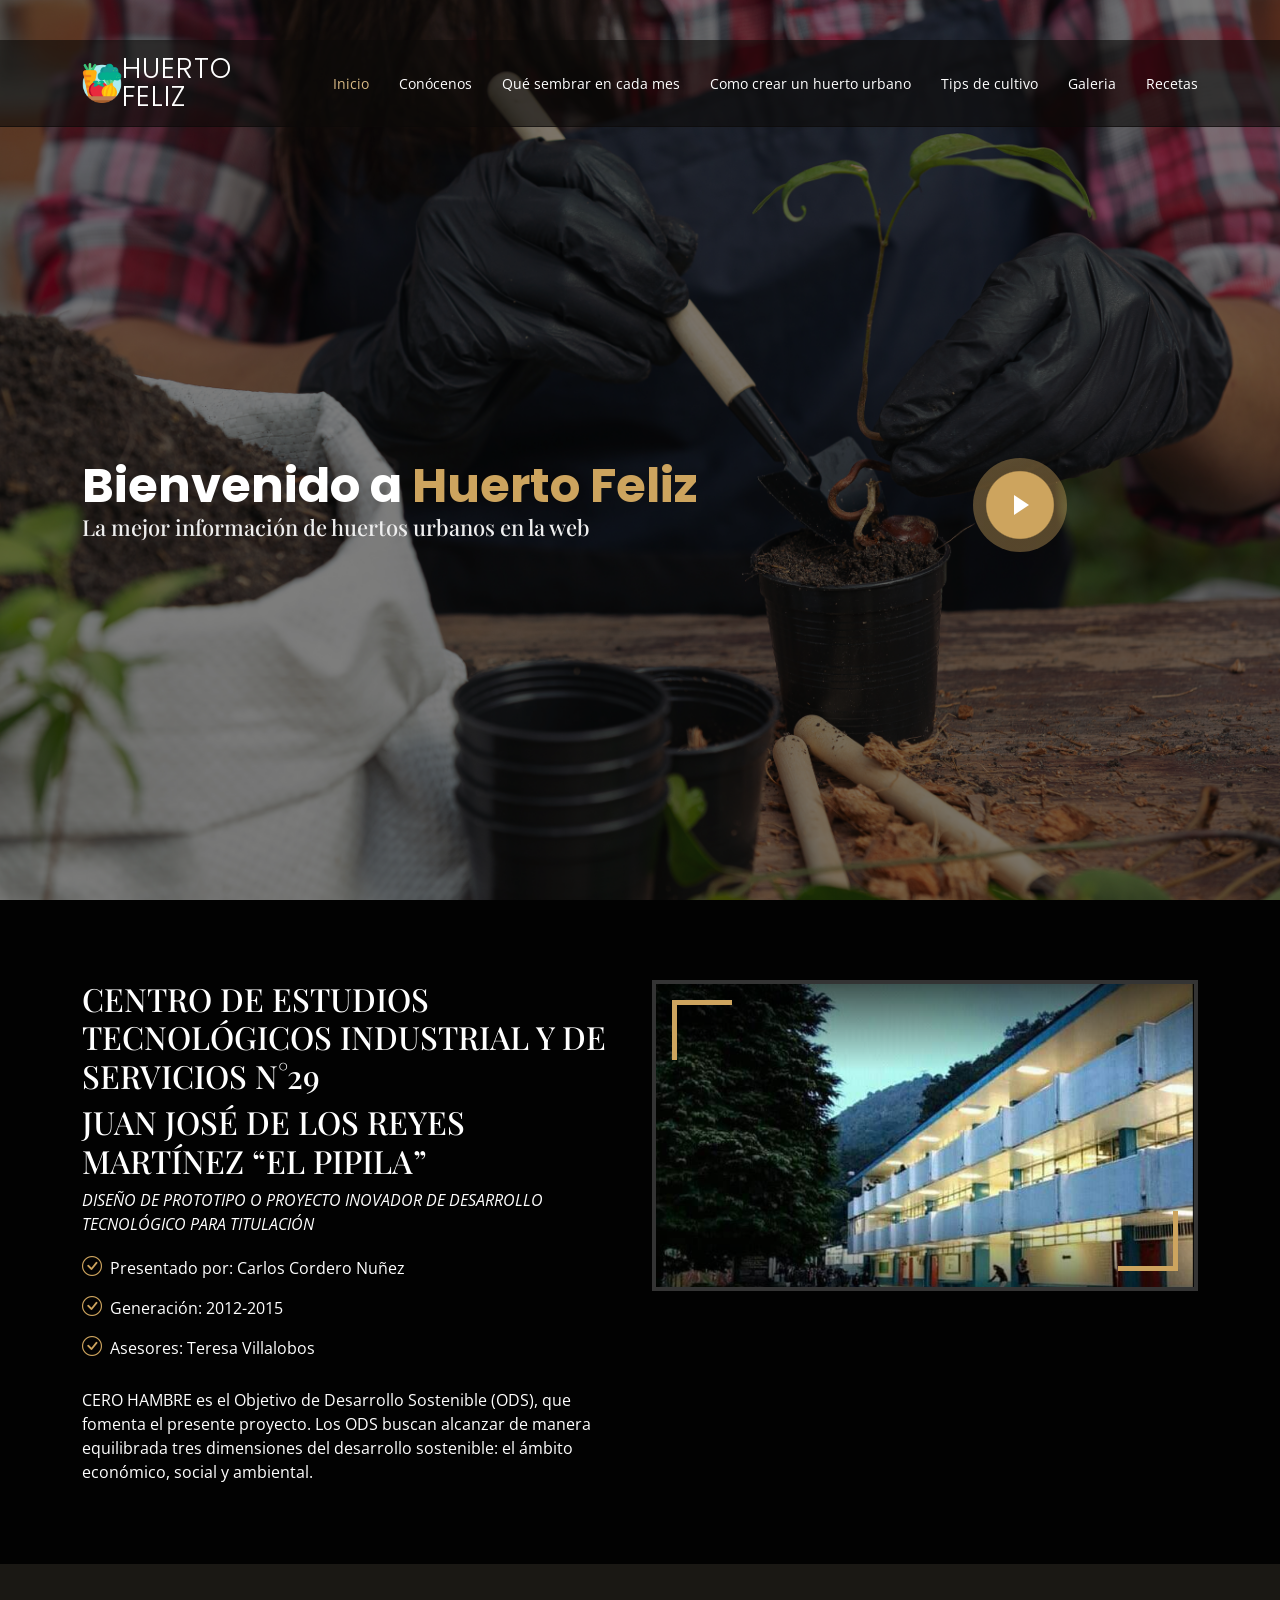
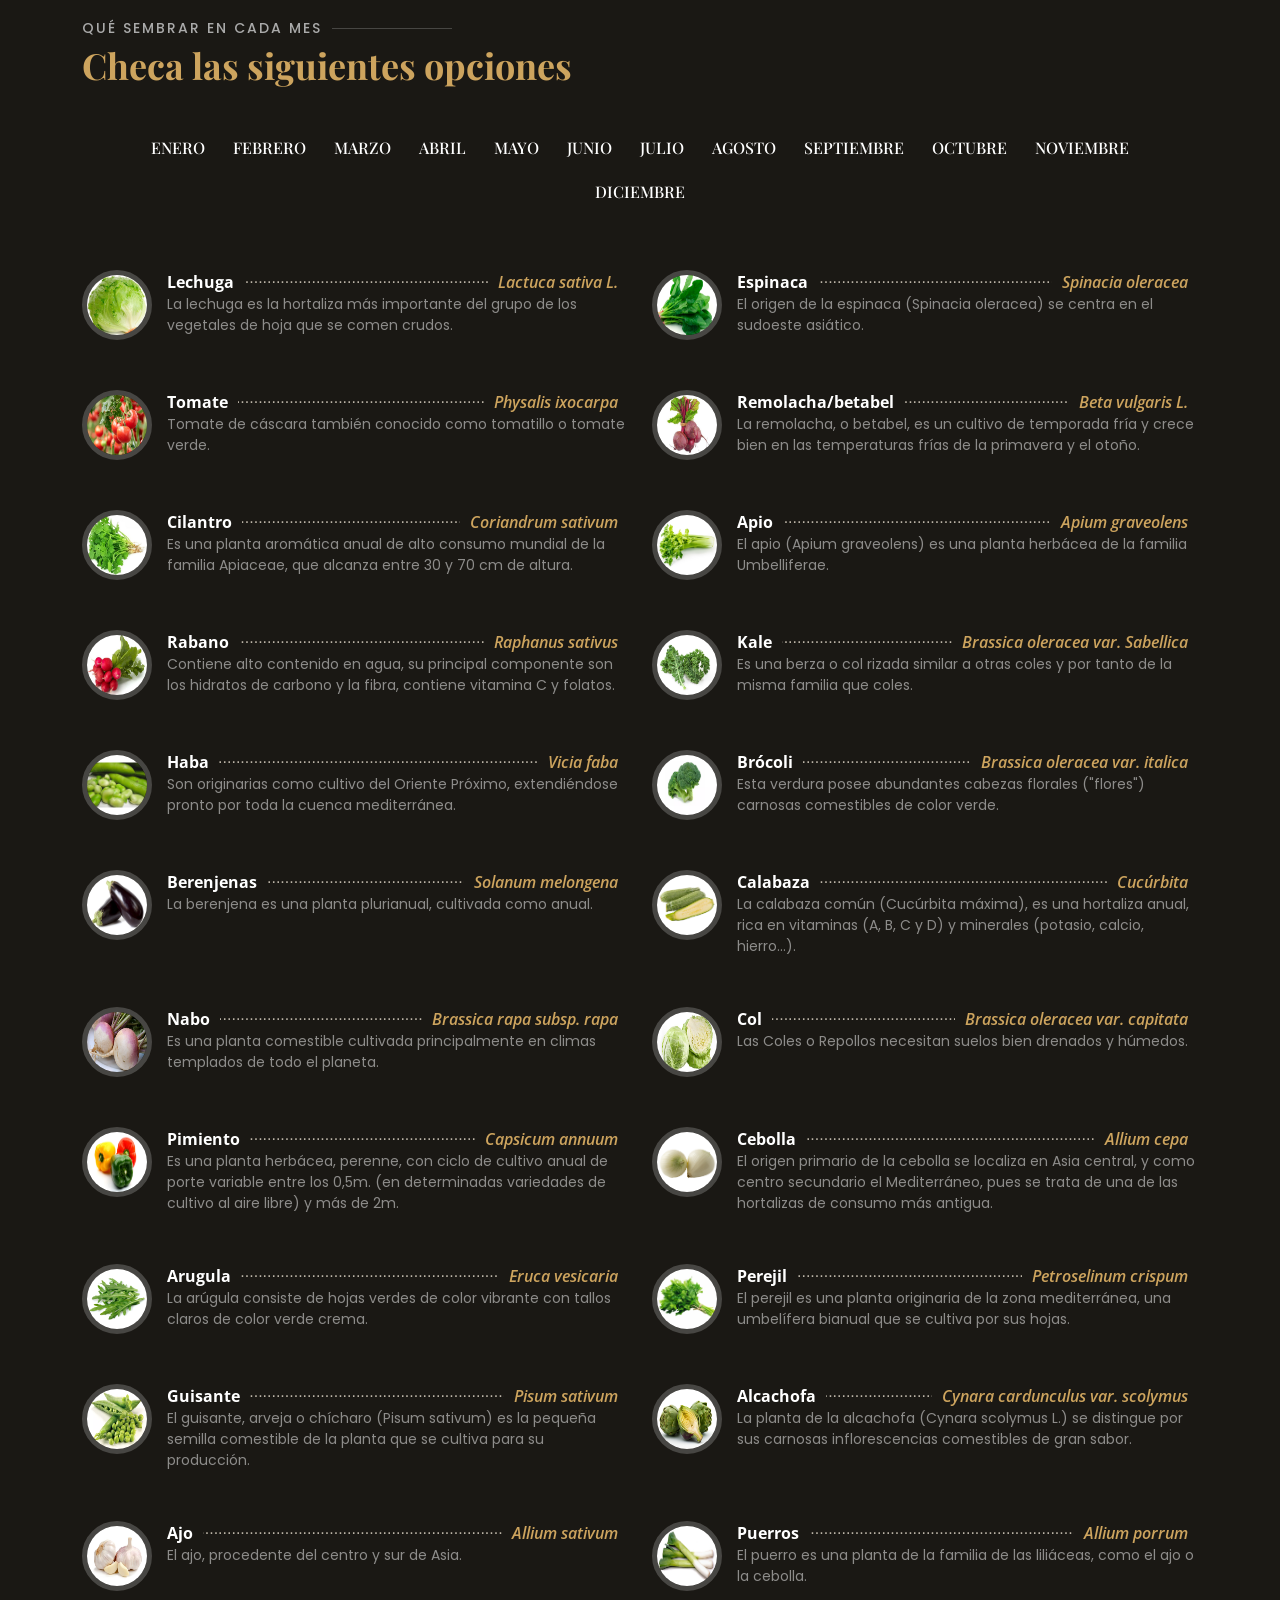
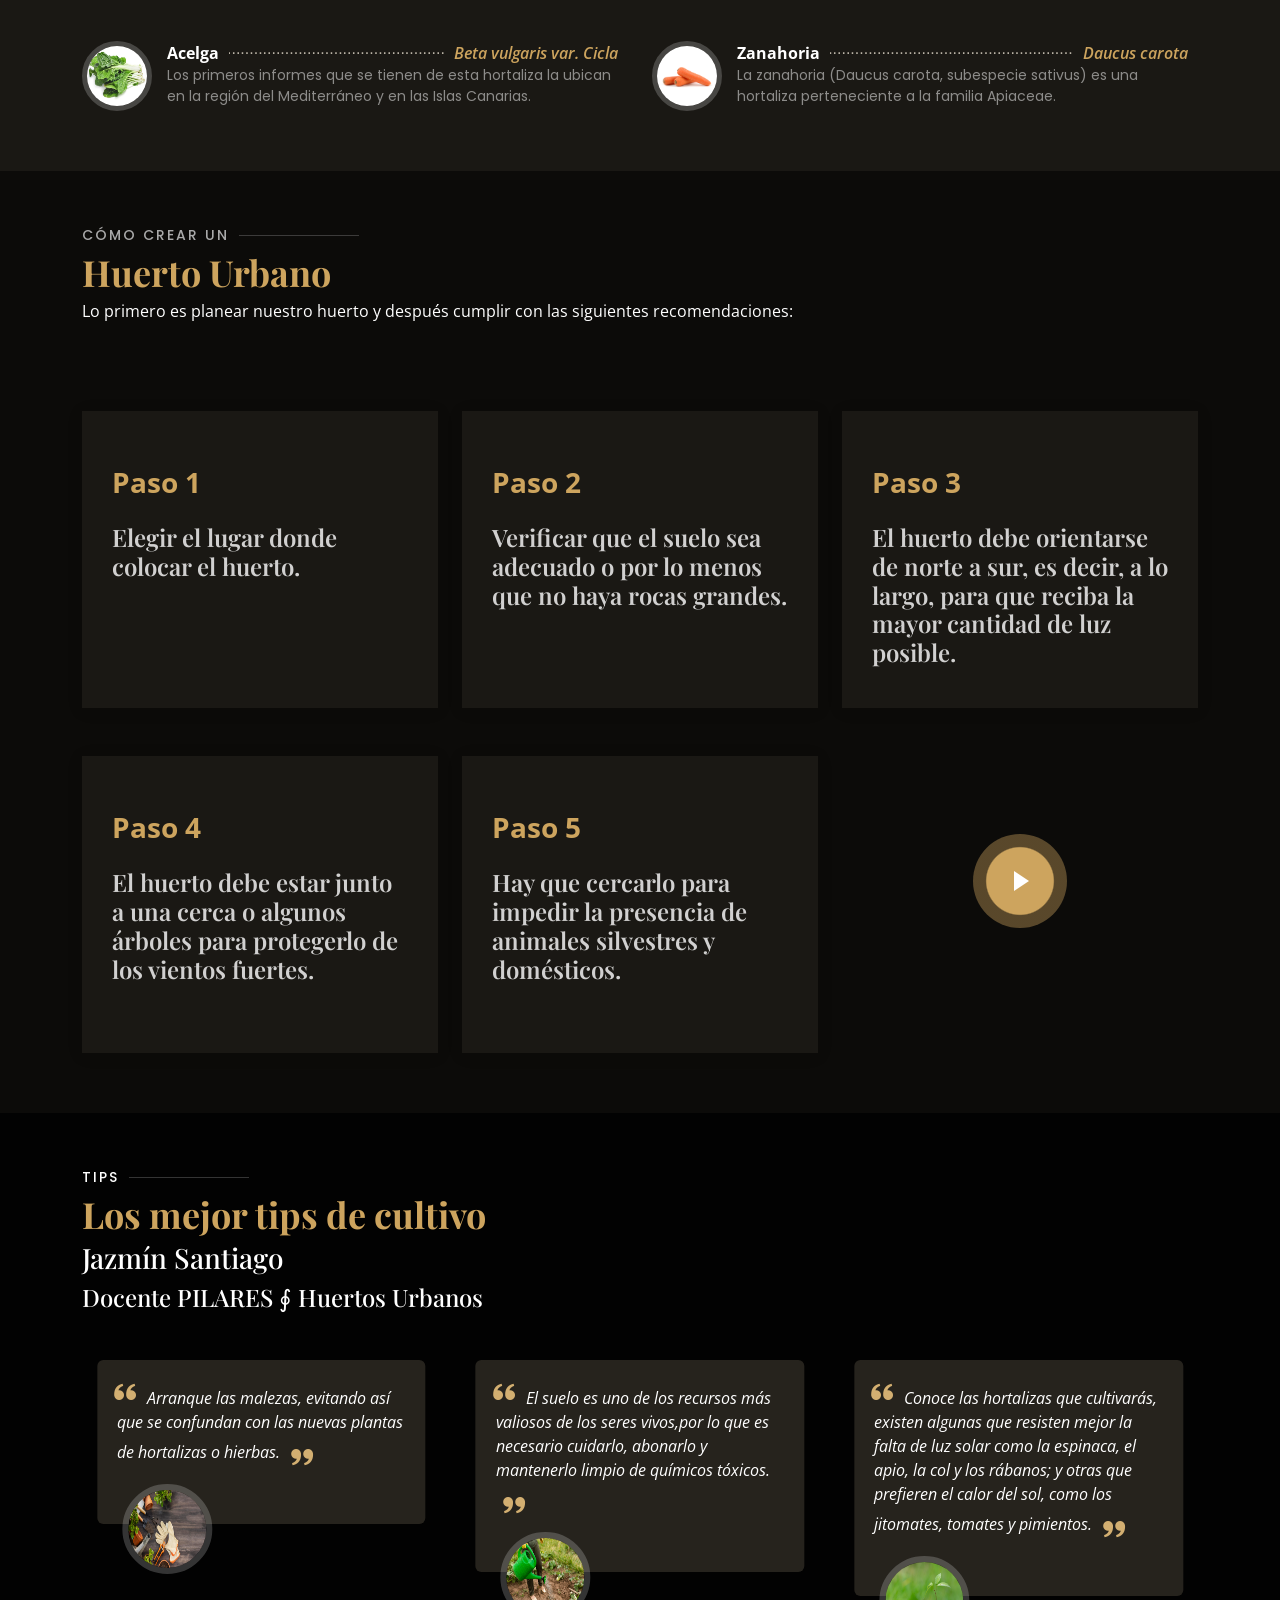
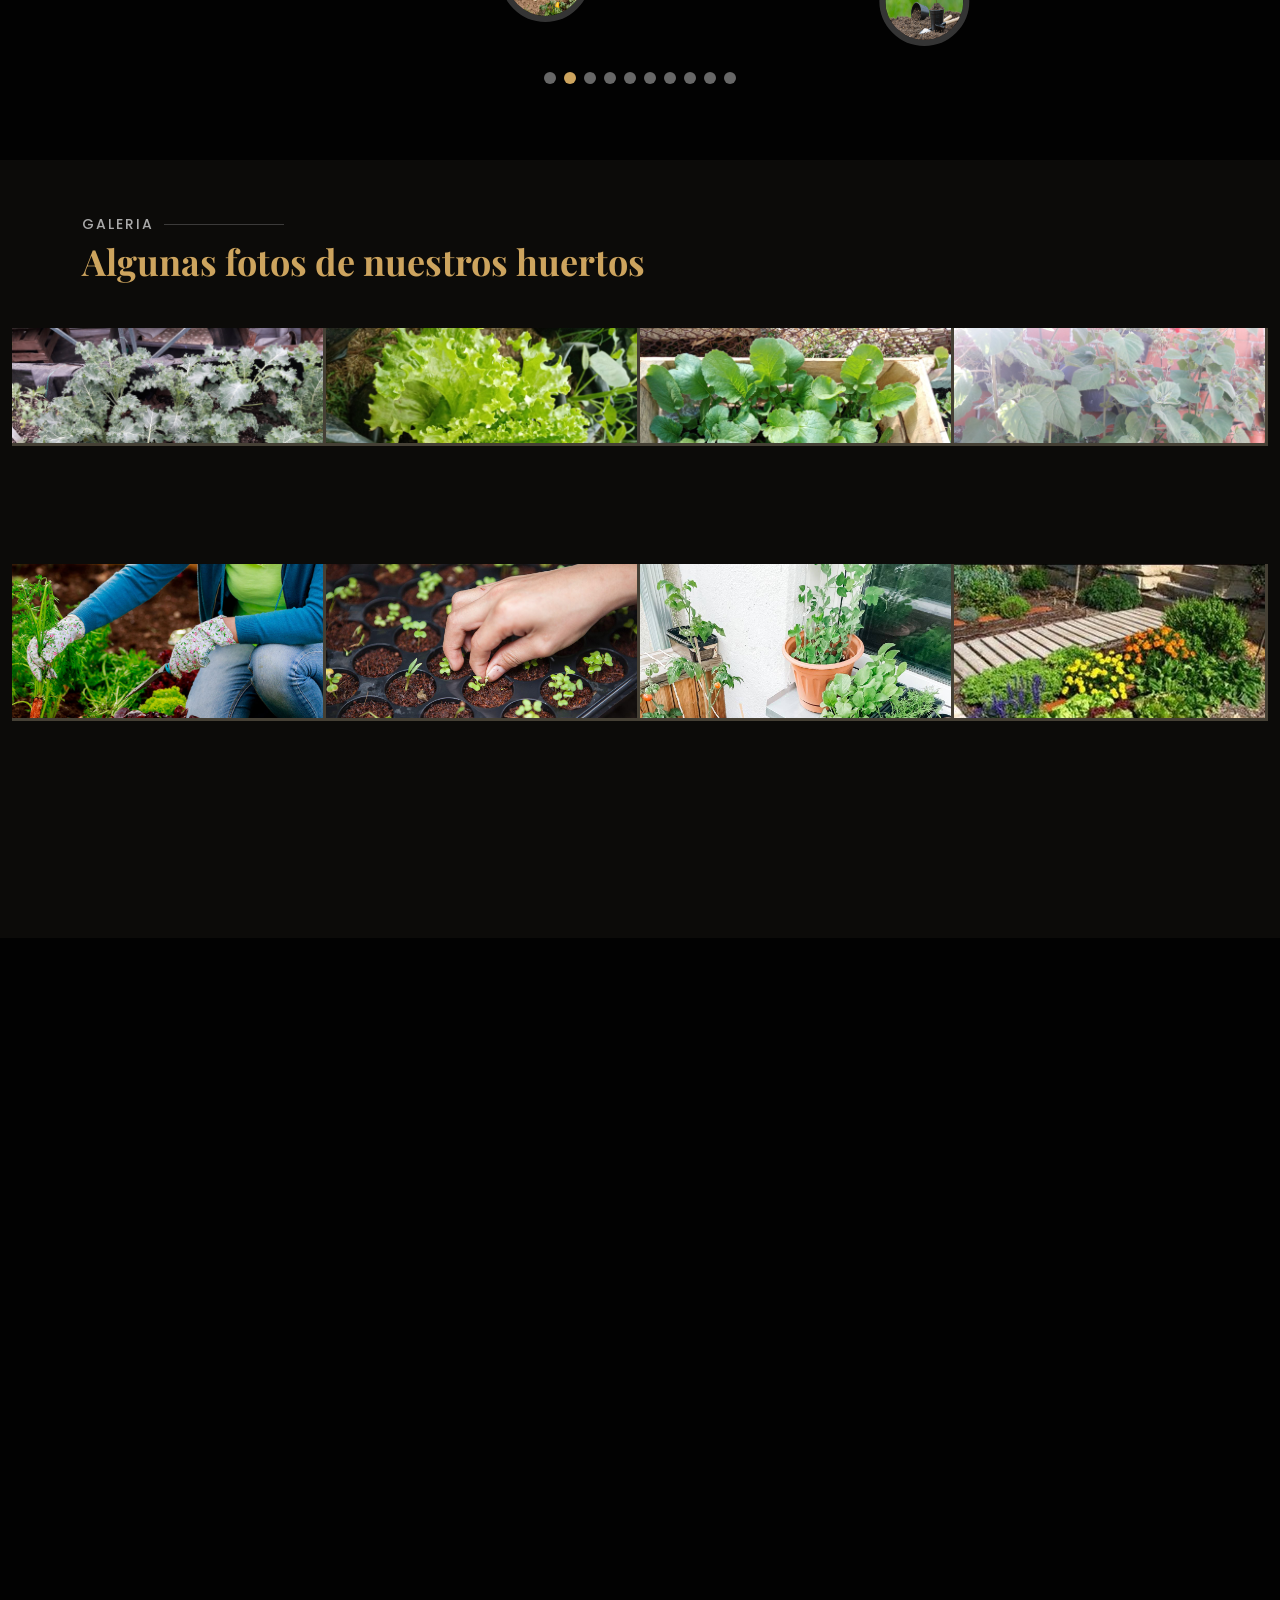
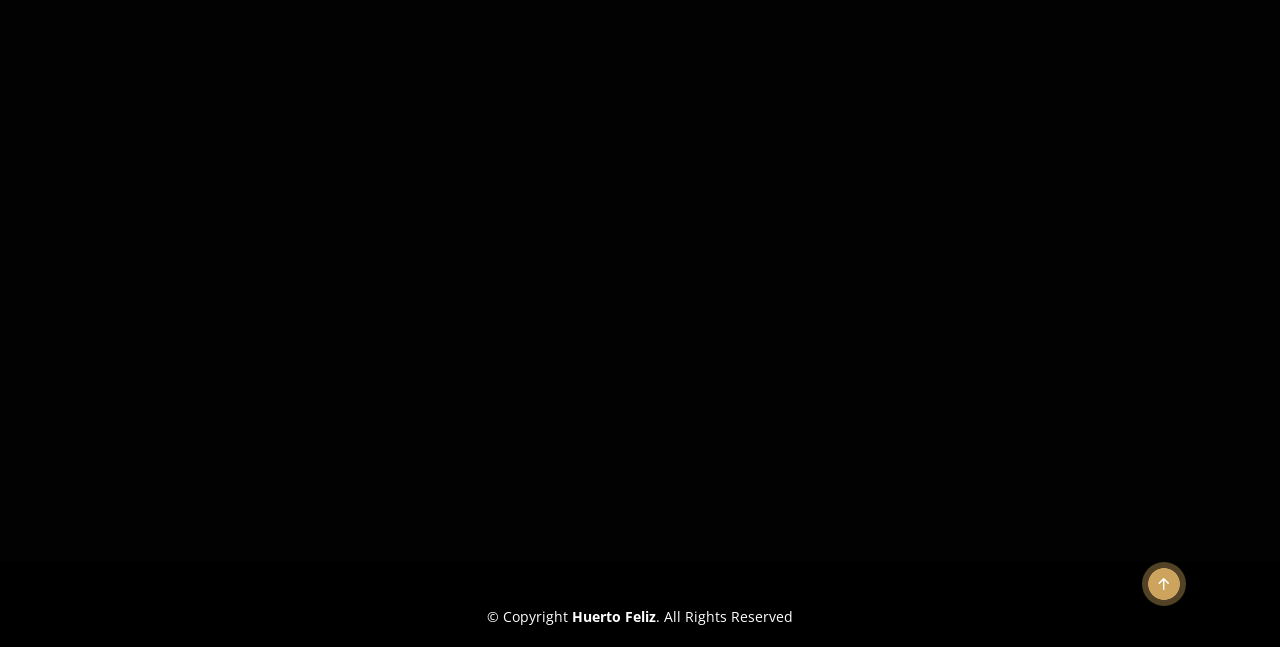
==== Huerto_Feliz.github.io-main/index.html @ 5f6f4ed0 "Cambio mas reciente" ====
<!DOCTYPE html>
<html lang="es">

<head>
  <meta charset="utf-8">
  <meta content="width=device-width, initial-scale=1.0" name="viewport">

  <title>DISEÑO PROTOTIPO - HUERTO FELIZ</title>
  <meta content="" name="description">
  <meta content="" name="keywords">

  <!-- Favicons -->
  <link href="assets/img/favicon.png" rel="icon">

  <!-- Google Fonts -->
  <link href="https://fonts.googleapis.com/css?family=Open+Sans:300,300i,400,400i,600,600i,700,700i|Playfair+Display:ital,wght@0,400;0,500;0,600;0,700;1,400;1,500;1,600;1,700|Poppins:300,300i,400,400i,500,500i,600,600i,700,700i"
    rel="stylesheet">

  <!-- Vendor CSS Files -->
  <link href="assets/vendor/animate.css/animate.min.css" rel="stylesheet">
  <link href="assets/vendor/aos/aos.css" rel="stylesheet">
  <link href="assets/vendor/bootstrap/css/bootstrap.min.css" rel="stylesheet">
  <link href="assets/vendor/bootstrap-icons/bootstrap-icons.css" rel="stylesheet">
  <link href="assets/vendor/boxicons/css/boxicons.min.css" rel="stylesheet">
  <link href="assets/vendor/glightbox/css/glightbox.min.css" rel="stylesheet">
  <link href="assets/vendor/swiper/swiper-bundle.min.css" rel="stylesheet">

  <!-- Bootstrap CSS -->
  <link href="https://cdn.jsdelivr.net/npm/bootstrap@5.0.2/dist/css/bootstrap.min.css" rel="stylesheet" integrity="sha384-EVSTQN3/azprG1Anm3QDgpJLIm9Nao0Yz1ztcQTwFspd3yD65VohhpuuCOmLASjC" crossorigin="anonymous">

  <!-- Link de la CSS de main -->
  <link href="assets/css/style.css" rel="stylesheet">
</head>

<body>
  <!-- ======= Header ======= -->
  <header id="header" class="fixed-top d-flex align-items-cente">
    <div class="container-fluid container-xl d-flex align-items-center justify-content-lg-between">
      <!-- Logo -->
      <a href="index.html" class="logo me-auto me-lg-0"><img src="assets/img/favicon.png" alt="" class="img-fluid"></a>
      <!--Nombre-->
      <h1 class="logo me-auto me-lg-0"><a href="index.html">Huerto Feliz</a></h1>
      <!--Menú-->
      <nav id="navbar" class="navbar order-last order-lg-0">
        <ul>
          <li><a class="nav-link scrollto active" href="#hero">Inicio</a></li>
          <li><a class="nav-link scrollto" href="#about">Conócenos</a></li>
          <li><a class="nav-link scrollto" href="#sembrarMes">Qué sembrar en cada mes</a></li>
          <li><a class="nav-link scrollto" href="#crearHuerto">Como crear un huerto urbano</a></li>
          <li><a class="nav-link scrollto" href="#tips">Tips de cultivo</a></li>
          <li><a class="nav-link scrollto" href="#gallery">Galeria</a></li>
          <li><a class="nav-link scrollto" href="#receta">Recetas</a></li>
        </ul>
        <i class="bi bi-list mobile-nav-toggle"></i>
      </nav><!-- .navbar -->
    </div>
  </header>
  <!-- Fin Header -->

  <!-- ======= Sección Hero  ======= -->
  <section id="hero" class="d-flex align-items-center">
    <div class="container position-relative text-center text-lg-start" data-aos="zoom-in" data-aos-delay="100">
      <div class="row">
        <div class="col-lg-8">
          <h1>Bienvenido a <span>Huerto Feliz</span></h1>
          <h2>La mejor información de huertos urbanos en la web</h2>
        </div>
        <!--Video-->
        <div class="col-lg-4 d-flex align-items-center justify-content-center position-relative" data-aos="zoom-in"
          data-aos-delay="200">
          <a href="https://www.youtube.com/watch?v=n7mdTPshbgM" class="glightbox play-btn"></a>
        </div>
      </div>
    </div>
  </section>
  <!-- Fin Hero -->

  <!-- Inicio Contenido de la página-->
  <main id="main">
    <!-- ======= Sección Conocénos ======= -->
    <section id="about" class="about">
      <div class="container" data-aos="fade-up">
        <div class="row">
          <div class="col-lg-6 order-1 order-lg-2" data-aos="zoom-in" data-aos-delay="100">
            <div class="about-img">
              <img src="assets/img/about.png" alt="">
            </div>
          </div>
          <div class="col-lg-6 pt-4 pt-lg-0 order-2 order-lg-1 content">
            <h2>CENTRO DE ESTUDIOS TECNOLÓGICOS INDUSTRIAL Y DE SERVICIOS N°29</h2>
            <h2>JUAN JOSÉ DE LOS REYES MARTÍNEZ “EL PIPILA”</h2>
            <p class="fst-italic">
              DISEÑO DE PROTOTIPO O PROYECTO INOVADOR DE DESARROLLO TECNOLÓGICO PARA TITULACIÓN
            </p>
            <ul>
              <li><i class="bi bi-check-circle"></i> Presentado por: Carlos Cordero Nuñez</li>
              <li><i class="bi bi-check-circle"></i> Generación: 2012-2015</li>
              <li><i class="bi bi-check-circle"></i> Asesores: Teresa Villalobos </li>
            </ul>
            <p>
              CERO HAMBRE es el Objetivo de Desarrollo Sostenible (ODS), que fomenta el presente proyecto.
              Los ODS buscan alcanzar de manera equilibrada tres dimensiones del desarrollo sostenible: el ámbito
              económico, social y ambiental.
            </p>
          </div>
        </div>
      </div>
    </section>
    <!-- Fin Conocénos -->

    <!-- ======= Sección Qué sembrar en cada mes ======= -->
    <section id="sembrarMes" class="sembrarMes section-bg">
      <div class="container" data-aos="fade-up">
        <div class="section-title">
          <h2>Qué sembrar en cada mes</h2>
          <p>Checa las siguientes opciones</p>
        </div>
        <!-- Meses para sembrar-->
        <div class="row" data-aos="fade-up" data-aos-delay="100">
          <div class="col-lg-12 d-flex justify-content-center">
            <ul id="sembrarMes-flters">
              <!--<li data-filter="*" class="sembrar_enero">ENERO</li>-->
              <li data-filter=".sembrar_enero">ENERO</li>
              <li data-filter=".sembrar_febrero">FEBRERO</li>
              <!--filter active-->
              <li data-filter=".sembrar_marzo">MARZO</li>
              <li data-filter=".sembrar_abril">ABRIL</li>
              <li data-filter=".sembrar_mayo">MAYO</li>
              <li data-filter=".sembrar_junio">JUNIO</li>
              <li data-filter=".sembrar_julio">JULIO</li>
              <li data-filter=".sembrar_agosto">AGOSTO</li>
              <li data-filter=".sembrar_septiembre">SEPTIEMBRE</li>
              <li data-filter=".sembrar_octubre">OCTUBRE</li>
              <li data-filter=".sembrar_noviembre">NOVIEMBRE</li>
              <li data-filter=".sembrar_diciembre">DICIEMBRE</li>
            </ul>
          </div>
        </div>

        <!--Carrusel de opciones-->
        <div class="row sembrarMes-container" data-aos="fade-up" data-aos-delay="200">
          <!--Enero-->
            <!--Lechuga-->
          <div class="col-lg-6 sembrarMes-item sembrar_enero">
            <img src="assets/img/sembrar/lechuga5.jpg" class="sembrarMes-img" alt="lechuga" data-bs-toggle="modal" data-bs-target="#ene_lechuga">
            <div class="sembrarMes-content">
              <a href="#" data-bs-toggle="modal" data-bs-target="#ene_lechuga">Lechuga</a><span>Lactuca sativa L.</span>
            </div>
            <div class="sembrarMes-ingredients">
              La lechuga es la hortaliza más importante del grupo de los vegetales de hoja que se comen crudos.
            </div>
          </div>
            <!--Espinaca-->
          <div class="col-lg-6 sembrarMes-item sembrar_enero">
            <img src="assets/img/sembrar/Espinaca.jpg" class="sembrarMes-img" alt="espinaca" data-bs-toggle="modal" data-bs-target="#ene_espinaca">
            <div class="sembrarMes-content">
              <a href="#" data-bs-toggle="modal" data-bs-target="#ene_espinaca">Espinaca</a><span>Spinacia oleracea</span>
            </div>
            <div class="sembrarMes-ingredients">
              El origen de la espinaca (Spinacia oleracea) se centra en el sudoeste asiático.
            </div>
          </div>
          <!--Febrero-->
            <!--tomate-->
          <div class="col-lg-6 sembrarMes-item sembrar_febrero">
            <img src="assets/img/sembrar/Tomate.webp" class="sembrarMes-img" alt="tomate" data-bs-toggle="modal" data-bs-target="#feb_tomate">
            <div class="sembrarMes-content">
              <a href="#" data-bs-toggle="modal" data-bs-target="#feb_tomate">Tomate</a><span>Physalis ixocarpa</span>
            </div>
            <div class="sembrarMes-ingredients">
              Tomate de cáscara también conocido como tomatillo o tomate verde.
            </div>
          </div>
            <!--Remolacha-->
          <div class="col-lg-6 sembrarMes-item sembrar_febrero">
            <img src="assets/img/sembrar/Remolacha.jpg" class="sembrarMes-img" alt="remolacha/betabel" data-bs-toggle="modal" data-bs-target="#feb_remolacha">
            <div class="sembrarMes-content">
              <a href="#" data-bs-toggle="modal" data-bs-target="#feb_remolacha">Remolacha/betabel</a><span>Beta vulgaris L.</span>
            </div>
            <div class="sembrarMes-ingredients">
              La remolacha, o betabel, es un cultivo de temporada fría y crece bien en las temperaturas frías de la
              primavera y el otoño.
            </div>
          </div>
          <!--Marzo-->
            <!--Cilantro-->
          <div class="col-lg-6 sembrarMes-item sembrar_marzo">
            <img src="assets/img/sembrar/Cilantro.jpg" class="sembrarMes-img" alt="cilantro" data-bs-toggle="modal" data-bs-target="#mar_cilantro">
            <div class="sembrarMes-content">
              <a href="#" data-bs-toggle="modal" data-bs-target="#mar_cilantro">Cilantro</a><span>Coriandrum sativum</span>
            </div>
            <div class="sembrarMes-ingredients">
              Es una planta aromática anual de alto consumo mundial de la familia Apiaceae, que alcanza entre 30 y 70 cm
              de altura.
            </div>
          </div>
            <!--Apio-->
          <div class="col-lg-6 sembrarMes-item sembrar_marzo">
            <img src="assets/img/sembrar/Apio.jpg" class="sembrarMes-img" alt="apio" data-bs-toggle="modal" data-bs-target="#mar_apio">
            <div class="sembrarMes-content">
              <a href="#" data-bs-toggle="modal" data-bs-target="#mar_apio">Apio</a><span>Apium graveolens</span>
            </div>
            <div class="sembrarMes-ingredients">
              El apio (Apium graveolens) es una planta herbácea de la familia Umbelliferae.
            </div>
          </div>
          <!--Abril-->
            <!--Rabano-->
          <div class="col-lg-6 sembrarMes-item sembrar_abril">
            <img src="assets/img/sembrar/Rabanos.jpg" class="sembrarMes-img" alt="rabano" data-bs-toggle="modal" data-bs-target="#abr_rabano">
            <div class="sembrarMes-content">
              <a href="#" data-bs-toggle="modal" data-bs-target="#abr_rabano">Rabano</a><span>Raphanus sativus</span>
            </div>
            <div class="sembrarMes-ingredients">
              Contiene alto contenido en agua, su principal componente son los hidratos de carbono y la fibra, contiene
              vitamina C y folatos.
            </div>
          </div>
            <!--Kale-->
          <div class="col-lg-6 sembrarMes-item sembrar_abril">
            <img src="assets/img/sembrar/Kale.jpg" class="sembrarMes-img" alt="kale" data-bs-toggle="modal" data-bs-target="#abr_kale">
            <div class="sembrarMes-content">
              <a href="#" data-bs-toggle="modal" data-bs-target="#abr_kale">Kale</a><span>Brassica oleracea var. Sabellica</span>
            </div>
            <div class="sembrarMes-ingredients">
              Es una berza o col rizada similar a otras coles y por tanto de la misma familia que coles.
            </div>
          </div>
          <!--Mayo-->
            <!--Haba-->
          <div class="col-lg-6 sembrarMes-item sembrar_mayo">
            <img src="assets/img/sembrar/Haba.jpg" class="sembrarMes-img" alt="haba" data-bs-toggle="modal" data-bs-target="#may_haba">
            <div class="sembrarMes-content">
              <a href="#" data-bs-toggle="modal" data-bs-target="#may_haba">Haba</a><span>Vicia faba</span>
            </div>
            <div class="sembrarMes-ingredients">
              Son originarias como cultivo del Oriente Próximo, extendiéndose pronto por toda la cuenca mediterránea.
            </div>
          </div>
            <!--Brócoli-->
          <div class="col-lg-6 sembrarMes-item sembrar_mayo">
            <img src="assets/img/sembrar/Brocoli.webp" class="sembrarMes-img" alt="brócoli" data-bs-toggle="modal" data-bs-target="#may_brocoli">
            <div class="sembrarMes-content">
              <a href="#" data-bs-toggle="modal" data-bs-target="#may_brocoli">Brócoli</a><span>Brassica oleracea var. italica</span>
            </div>
            <div class="sembrarMes-ingredients">
              Esta verdura posee abundantes cabezas florales ("flores") carnosas comestibles de color verde.
            </div>
          </div>
          <!--Junio-->
            <!--Berenjenas-->
          <div class="col-lg-6 sembrarMes-item sembrar_junio">
            <img src="assets/img/sembrar/berenjenas.jpg" class="sembrarMes-img" alt="berenjenas" data-bs-toggle="modal" data-bs-target="#jun_berenjenas">
            <div class="sembrarMes-content">
              <a href="#" data-bs-toggle="modal" data-bs-target="#jun_berenjenas">Berenjenas</a><span>Solanum melongena</span>
            </div>
            <div class="sembrarMes-ingredients">
              La berenjena es una planta plurianual, cultivada como anual.
            </div>
          </div>
            <!--Calabaza-->
          <div class="col-lg-6 sembrarMes-item sembrar_junio">
            <img src="assets/img/sembrar/Calabaza.jpg" class="sembrarMes-img" alt="Calabaza" data-bs-toggle="modal" data-bs-target="#jun_calabaza">
            <div class="sembrarMes-content">
              <a href="#" data-bs-toggle="modal" data-bs-target="#jun_calabaza">Calabaza</a><span>Cucúrbita</span>
            </div>
            <div class="sembrarMes-ingredients">
              La calabaza común (Cucúrbita máxima), es una hortaliza anual, rica en vitaminas (A, B, C y D) y minerales
              (potasio, calcio, hierro...).
            </div>
          </div>
          <!--Julio-->
            <!--Nabo-->
          <div class="col-lg-6 sembrarMes-item sembrar_julio">
            <img src="assets/img/sembrar/Nabo.jpg" class="sembrarMes-img" alt="nabo" data-bs-toggle="modal" data-bs-target="#jul_nabo">
            <div class="sembrarMes-content">
              <a href="#" data-bs-toggle="modal" data-bs-target="#jul_nabo">Nabo</a><span>Brassica rapa subsp. rapa</span>
            </div>
            <div class="sembrarMes-ingredients">
              Es una planta comestible cultivada principalmente en climas templados de todo el planeta.
            </div>
          </div>
            <!--Col-->
          <div class="col-lg-6 sembrarMes-item sembrar_julio">
            <img src="assets/img/sembrar/col.jpg" class="sembrarMes-img" alt="Col" data-bs-toggle="modal" data-bs-target="#jul_col">
            <div class="sembrarMes-content">
              <a href="#" data-bs-toggle="modal" data-bs-target="#jul_col">Col</a><span>Brassica oleracea var. capitata</span>
            </div>
            <div class="sembrarMes-ingredients">
              Las Coles o Repollos necesitan suelos bien drenados y húmedos.
            </div>
          </div>
          <!--Agosto-->
            <!--Pimiento-->
          <div class="col-lg-6 sembrarMes-item sembrar_agosto">
            <img src="assets/img/sembrar/pimiento.jpg" class="sembrarMes-img" alt="pimiento" data-bs-toggle="modal" data-bs-target="#ago_pimiento">
            <div class="sembrarMes-content">
              <a href="#" data-bs-toggle="modal" data-bs-target="#ago_pimiento">Pimiento</a><span>Capsicum annuum</span>
            </div>
            <div class="sembrarMes-ingredients">
              Es una planta herbácea, perenne, con ciclo de cultivo anual de porte variable entre los 0,5m. (en
              determinadas variedades de cultivo al aire libre) y más de 2m.
            </div>
          </div>
            <!--Cebolla-->
          <div class="col-lg-6 sembrarMes-item sembrar_agosto">
            <img src="assets/img/sembrar/Cebolla.jpg" class="sembrarMes-img" alt="cebolla" data-bs-toggle="modal" data-bs-target="#ago_cebolla">
            <div class="sembrarMes-content">
              <a href="#" data-bs-toggle="modal" data-bs-target="#ago_cebolla">Cebolla</a><span>Allium cepa</span>
            </div>
            <div class="sembrarMes-ingredients">
              El origen primario de la cebolla se localiza en Asia central, y como centro secundario el Mediterráneo,
              pues se trata de una de las hortalizas de consumo más antigua.
            </div>
          </div>
          <!--Septiembre-->
            <!--Arugula-->
          <div class="col-lg-6 sembrarMes-item sembrar_septiembre">
            <img src="assets/img/sembrar/Arugula.jpg" class="sembrarMes-img" alt="arugula" data-bs-toggle="modal" data-bs-target="#sep_arugula">
            <div class="sembrarMes-content">
              <a href="#" data-bs-toggle="modal" data-bs-target="#sep_arugula">Arugula</a><span>Eruca vesicaria</span>
            </div>
            <div class="sembrarMes-ingredients">
              La arúgula consiste de hojas verdes de color vibrante con tallos claros de color verde crema.
            </div>
          </div>
            <!--perejil-->
          <div class="col-lg-6 sembrarMes-item sembrar_septiembre">
            <img src="assets/img/sembrar/perejil.webp" class="sembrarMes-img" alt="perejil" data-bs-toggle="modal" data-bs-target="#sep_perejil">
            <div class="sembrarMes-content">
              <a href="#" data-bs-toggle="modal" data-bs-target="#sep_perejil">Perejil</a><span>Petroselinum crispum</span>
            </div>
            <div class="sembrarMes-ingredients">
              El perejil es una planta originaria de la zona mediterránea, una umbelífera bianual que se cultiva por sus
              hojas.
            </div>
          </div>
          <!--Octubre-->
            <!--Guisante-->
          <div class="col-lg-6 sembrarMes-item sembrar_octubre">
            <img src="assets/img/sembrar/guisante chicharo.webp" class="sembrarMes-img" alt="guisante" data-bs-toggle="modal" data-bs-target="#oct_guisante">
            <div class="sembrarMes-content">
              <a href="#" data-bs-toggle="modal" data-bs-target="#oct_guisante">Guisante</a><span>Pisum sativum</span>
            </div>
            <div class="sembrarMes-ingredients">
              El guisante, arveja o chícharo (Pisum sativum) es la pequeña semilla comestible de la planta que se
              cultiva para su producción.
            </div>
          </div>
            <!--Alcachofa-->
          <div class="col-lg-6 sembrarMes-item sembrar_octubre">
            <img src="assets/img/sembrar/alcachofa.jpg" class="sembrarMes-img" alt="alcachofa" data-bs-toggle="modal" data-bs-target="#oct_alcachofa">
            <div class="sembrarMes-content">
              <a href="#" data-bs-toggle="modal" data-bs-target="#oct_alcachofa">Alcachofa</a><span>Cynara cardunculus var. scolymus</span>
            </div>
            <div class="sembrarMes-ingredients">
              La planta de la alcachofa (Cynara scolymus L.) se distingue por sus carnosas inflorescencias comestibles
              de gran sabor.
            </div>
          </div>
          <!--Noviembre-->
            <!--Ajo-->
          <div class="col-lg-6 sembrarMes-item sembrar_noviembre">
            <img src="assets/img/sembrar/Ajo.webp" class="sembrarMes-img" alt="ajo" data-bs-toggle="modal" data-bs-target="#nov_ajo">
            <div class="sembrarMes-content">
              <a href="#" data-bs-toggle="modal" data-bs-target="#nov_ajo">Ajo</a><span>Allium sativum</span>
            </div>
            <div class="sembrarMes-ingredients">
              El ajo, procedente del centro y sur de Asia.
            </div>
          </div>
            <!--Puerros-->
          <div class="col-lg-6 sembrarMes-item sembrar_noviembre">
            <img src="assets/img/sembrar/puerros.jpeg" class="sembrarMes-img" alt="puerros" data-bs-toggle="modal" data-bs-target="#nov_puerros">
            <div class="sembrarMes-content">
              <a href="#" data-bs-toggle="modal" data-bs-target="#nov_puerros">Puerros</a><span>Allium porrum</span>
            </div>
            <div class="sembrarMes-ingredients">
              El puerro es una planta de la familia de las liliáceas, como el ajo o la cebolla.
            </div>
          </div>
          <!--Diciembre-->
            <!--Acelga-->
          <div class="col-lg-6 sembrarMes-item sembrar_diciembre">
            <img src="assets/img/sembrar/Acelga.jpg" class="sembrarMes-img" alt="acelga" data-bs-toggle="modal" data-bs-target="#dic_acelga">
            <div class="sembrarMes-content">
              <a href="#" data-bs-toggle="modal" data-bs-target="#dic_acelga">Acelga</a><span>Beta vulgaris var. Cicla</span>
            </div>
            <div class="sembrarMes-ingredients">
              Los primeros informes que se tienen de esta hortaliza la ubican en la región del Mediterráneo y en las
              Islas Canarias.
            </div>
          </div>
            <!--Zanahoria-->
          <div class="col-lg-6 sembrarMes-item sembrar_diciembre">
            <img src="assets/img/sembrar/zanahoria.jpg" class="sembrarMes-img" alt="zanahoria" data-bs-toggle="modal" data-bs-target="#dic_zanahoria">
            <div class="sembrarMes-content">
              <a href="#" data-bs-toggle="modal" data-bs-target="#dic_zanahoria">Zanahoria</a><span>Daucus carota</span>
            </div>
            <div class="sembrarMes-ingredients">
              La zanahoria (Daucus carota, subespecie sativus) es una hortaliza perteneciente a la familia Apiaceae.
            </div>
          </div>
        </div>
      </div>
    </section>
    <!-- Fin Qué sembrar en cada mes-->

  <!-- ======= Ficha Modal Cada Mes ======= -->
    <!-- Enero-Lechuga. -->
    <div class="modal fade" id="ene_lechuga" tabindex="-1">
      <div class="modal-dialog modal-xl">
        <div class="modal-content cssModal">
          <div class="modal-header ">
            <div class="container" data-aos="fade-up">
              <div class="section-title">
                <h2>Enero</h2>
                <p>Lechuga</p>
              </div>
            </div>
          </div>
          <div class="modal-body">
            <div class="container" data-aos="fade-up">
              <div class="row" data-aos="fade-up" data-aos-delay="100">
                <div class="col-lg-3">
                  <ul class="nav nav-tabs flex-column">
                    <li class="nav-item">
                      <a class="nav-link active show" data-bs-toggle="tab" href="#tab-1-lechuga">Descripción</a>
                    </li>
                    <li class="nav-item">
                      <a class="nav-link" data-bs-toggle="tab" href="#tab-2-lechuga">Suelo</a>
                    </li>
                    <li class="nav-item">
                      <a class="nav-link" data-bs-toggle="tab" href="#tab-3-lechuga">Temperatura</a>
                    </li>
                    <li class="nav-item">
                      <a class="nav-link" data-bs-toggle="tab" href="#tab-4-lechuga">Siembra</a>
                    </li>
                    <li class="nav-item">
                      <a class="nav-link" data-bs-toggle="tab" href="#tab-5-lechuga">Riego</a>
                    </li>
                  </ul>
                </div>
                <div class="col-lg-9 mt-4 mt-lg-0">
                  <div class="tab-content">
                    <div class="tab-pane active show" id="tab-1-lechuga">
                      <div class="row">
                        <div class="col-lg-8 details order-2 order-lg-1">
                          <h3 class="cursiva">Lactuca sativa L</h3>
                          <p class="justificado">La lechuga es la hortaliza más importante del grupo de los vegetales de hoja que se comen crudos, esta planta proviene de la India y de Asia Central. En 1565 se inició el cultivo en América.
                            Es rica en betacaróteno, pectina, fibra, lactucina y vitaminas como: A, E, C, B1, B2 y B3, además contiene calcio, magnesio, potasio y sodio. Tiene antioxidantes que ayudan a disminuir el envejecimiento celular, los niveles de colesterol y a mejorar la circulación. Es ideal para las personas diabéticas ya que regula los niveles de azúcar en la sangre.</p>
                        </div>
                        <div class="col-lg-4 text-center order-1 order-lg-2">
                          <img src="assets/img/sembrar/lechuga5.jpg" alt="lechuga" class="img-fluid">
                        </div>
                      </div>
                    </div>
                    <div class="tab-pane" id="tab-2-lechuga">
                      <div class="row">
                        <div class="col-lg-8 details order-2 order-lg-1">
                          <p class="justificado">Durante la preparación del suelo se acostumbra a realizar el abonado o la incorporación de materia orgánica a través del voleo, es decir, de esparcir uniformemente en todo el campo el abono y luego mezclar con la tierra.
                            Entre las características que debe tener el suelo para el cultivo, este debe de ser profundo, realizando una mezcla de tierra negra, tierra de hoja y materia orgánica, fácil de trabajar, tener un buen drenaje y buena capacidad para retener nutrientes minerales (ser de color negro).</p>
                        </div>
                        <div class="col-lg-4 text-center order-1 order-lg-2">
                          <img src="assets/img/sembrar/lechuga5.jpg" alt="lechuga" class="img-fluid">
                        </div>
                      </div>
                    </div>
                    <div class="tab-pane" id="tab-3-lechuga">
                      <div class="row">
                        <div class="col-lg-8 details order-2 order-lg-1">
                          <p class="justificado">15°C y 25°C.</p>
                        </div>
                        <div class="col-lg-4 text-center order-1 order-lg-2">
                          <img src="assets/img/sembrar/lechuga5.jpg" alt="lechuga" class="img-fluid">
                        </div>
                      </div>
                    </div>
                    <div class="tab-pane" id="tab-4-lechuga">
                      <div class="row">
                        <div class="col-lg-8 details order-2 order-lg-1">
                          <p class="justificado">El cultivo de lechuga sobre todo en las horas del día donde la temperatura no debe de aumentar a más de 25ºC y una mínima durante la noche de 4°C.</p>
                        </div>
                        <div class="col-lg-4 text-center order-1 order-lg-2">
                          <img src="assets/img/sembrar/lechuga5.jpg" alt="lechuga" class="img-fluid">
                        </div>
                      </div>
                    </div>
                    <div class="tab-pane" id="tab-5-lechuga">
                      <div class="row">
                        <div class="col-lg-8 details order-2 order-lg-1">
                          <p class="justificado">Las semillas deben sembrarse de manera indirecta, en semilleros de plástico (charolas de plástico). Si utilizas charolas, recuerda que requieren de sustrato como tierra negra con hoja bien cernida, previamente humedecidos.
                            Con cuidado, debes colocar de una a dos semillas en cada cavidad del semillero para cubrirlas con un poco de sustrato, por último, riega.
                            El trasplante se realizará después de 30 o 40 días de la siembra o cuando la plántula tenga de 4 a 5 hojas verdaderas.</p>
                        </div>
                        <div class="col-lg-4 text-center order-1 order-lg-2">
                          <img src="assets/img/sembrar/lechuga5.jpg" alt="lechuga" class="img-fluid">
                        </div>
                      </div>
                    </div>
                  </div>
                </div>
              </div>
            </div>
          </div>
          <div class="modal-footer">
            <button class="btn btn-secondary" data-bs-dismiss="modal">Cerrar</button>
          </div>
        </div>
      </div>
    </div>
    <!-- Enero-Espinaca -->
    <div class="modal fade" id="ene_espinaca" tabindex="-1">
      <div class="modal-dialog modal-xl">
        <div class="modal-content cssModal">
          <div class="modal-header ">
            <div class="container" data-aos="fade-up">
              <div class="section-title">
                <h2>Enero</h2>
                <p>Espinaca</p>
              </div>
            </div>
          </div>
          <div class="modal-body">
            <div class="container" data-aos="fade-up">
              <div class="row" data-aos="fade-up" data-aos-delay="100">
                <div class="col-lg-3">
                  <ul class="nav nav-tabs flex-column">
                    <li class="nav-item">
                      <a class="nav-link active show" data-bs-toggle="tab" href="#tab-1-espinaca">Descripción</a>
                    </li>
                    <li class="nav-item">
                      <a class="nav-link" data-bs-toggle="tab" href="#tab-2-espinaca">Suelo</a>
                    </li>
                    <li class="nav-item">
                      <a class="nav-link" data-bs-toggle="tab" href="#tab-3-espinaca">Temperatura</a>
                    </li>
                    <li class="nav-item">
                      <a class="nav-link" data-bs-toggle="tab" href="#tab-4-espinaca">Siembra</a>
                    </li>
                    <li class="nav-item">
                      <a class="nav-link" data-bs-toggle="tab" href="#tab-5-espinaca">Riego</a>
                    </li>
                  </ul>
                </div>
                <div class="col-lg-9 mt-4 mt-lg-0">
                  <div class="tab-content">
                    <div class="tab-pane active show" id="tab-1-espinaca">
                      <div class="row">
                        <div class="col-lg-8 details order-2 order-lg-1">
                          <h3 class="cursiva">Spinacia oleracea</h3>
                          <p class="justificado">El origen de la espinaca (Spinacia oleracea) se centra en el sudoeste asiático. Se estima que la espinaca ha sido cultivada por los árabes y los persas hace 2.000 años. Durante la invasión mora a España la introdujeron en el continente europeo, donde se extendió a otras partes del mundo. El término “espinaca” hace referencia a las espinas que presentan sus frutos maduros. Pertenece a la familia de las Quenopodiáceas, es una verdura con hojas anchas de color verde. Tiene tallo redondo, muy suave y delicado. Las hojas son alternas, suculentas, carnosas, muy suave y de color verde oscuro.</p>
                        </div>
                        <div class="col-lg-4 text-center order-1 order-lg-2">
                          <img src="assets/img/sembrar/Espinaca.jpg" alt="espinaca" class="img-fluid">
                        </div>
                      </div>
                    </div>
                    <div class="tab-pane" id="tab-2-espinaca">
                      <div class="row">
                        <div class="col-lg-8 details order-2 order-lg-1">
                          <p class="justificado">Se puede sembrar en todo tipo de suelos, preferiblemente áridos, secos, ligeros, permeables, bien drenados y ricos en materia orgánica. Se adapta también a suelos más pobres, pero no le convienen suelos arcillosos compactos.</p>
                        </div>
                        <div class="col-lg-4 text-center order-1 order-lg-2">
                          <img src="assets/img/sembrar/Espinaca.jpg" alt="espinaca" class="img-fluid">
                        </div>
                      </div>
                    </div>
                    <div class="tab-pane" id="tab-3-espinaca">
                      <div class="row">
                        <div class="col-lg-8 details order-2 order-lg-1">
                          <p class="justificado">La planta crece y produce en un amplio rango de temperaturas, desde 5 a 24°C, pero el crecimiento es más rápido entre 15 y 18°C; puede también soportar temperaturas de –9 a –6°C sin mayor daño, siempre que no esté muy pequeña o cercana a la madurez.</p>
                        </div>
                        <div class="col-lg-4 text-center order-1 order-lg-2">
                          <img src="assets/img/sembrar/Espinaca.jpg" alt="espinaca" class="img-fluid">
                        </div>
                      </div>
                    </div>
                    <div class="tab-pane" id="tab-4-espinaca">
                      <div class="row">
                        <div class="col-lg-8 details order-2 order-lg-1">
                          <p class="justificado">Se puede realizar la siembra directa o indirecta, en este caso sembraremos indirectamente con ayuda de semilleros. Coloca en cada orificio del semillero un poco de sustrato, el cual debe ser adecuado, entre las características que debe tener el suelo para el cultivo, este debe de ser profundo, realizando una mezcla de tierra negra, tierra de hoja y materia orgánica, fácil de trabajar, tener un buen drenaje y buena capacidad para retener nutrientes minerales (ser de color negro). a continuación, se introduce una semilla por cada cavidad con el sustrato previamente humedecido, cubre la semilla y pon el germinador en un lugar oscuro. Es importante mantener el sustrato siempre húmedo, recuerda que los riegos son solo con agua.</p>
                        </div>
                        <div class="col-lg-4 text-center order-1 order-lg-2">
                          <img src="assets/img/sembrar/Espinaca.jpg" alt="espinaca" class="img-fluid">
                        </div>
                      </div>
                    </div>
                    <div class="tab-pane" id="tab-5-espinaca">
                      <div class="row">
                        <div class="col-lg-8 details order-2 order-lg-1">
                          <p class="justificado">Se recomienda el riego, aproximadamente cada planta debe de recibir 450 ml de agua al día o cada tercer día, este dato depende del clima, del tipo de sustrato, la temporada, entre otros factores, por lo que el riego lo debes adecuar tú, solo asegúrate de tener el sustrato húmedo no inundado, ni muy seco.</p>
                        </div>
                        <div class="col-lg-4 text-center order-1 order-lg-2">
                          <img src="assets/img/sembrar/Espinaca.jpg" alt="espinaca" class="img-fluid">
                        </div>
                      </div>
                    </div>
                  </div>
                </div>
              </div>
            </div>
          </div>
          <div class="modal-footer">
            <button class="btn btn-secondary" data-bs-dismiss="modal">Cerrar</button>
          </div>
        </div>
      </div>
    </div>
    <!-- Febrero-Tomate -->
    <div class="modal fade" id="feb_tomate" tabindex="-1">
      <div class="modal-dialog modal-xl">
        <div class="modal-content cssModal">
          <div class="modal-header ">
            <div class="container" data-aos="fade-up">
              <div class="section-title">
                <h2>Febrero</h2>
                <p>Tomate</p>
              </div>
            </div>
          </div>
          <div class="modal-body">
            <div class="container" data-aos="fade-up">
              <div class="row" data-aos="fade-up" data-aos-delay="100">
                <div class="col-lg-3">
                  <ul class="nav nav-tabs flex-column">
                    <li class="nav-item">
                      <a class="nav-link active show" data-bs-toggle="tab" href="#tab-1-tomate">Descripción</a>
                    </li>
                    <li class="nav-item">
                      <a class="nav-link" data-bs-toggle="tab" href="#tab-2-tomate">Suelo</a>
                    </li>
                    <li class="nav-item">
                      <a class="nav-link" data-bs-toggle="tab" href="#tab-3-tomate">Temperatura</a>
                    </li>
                    <li class="nav-item">
                      <a class="nav-link" data-bs-toggle="tab" href="#tab-4-tomate">Siembra</a>
                    </li>
                    <li class="nav-item">
                      <a class="nav-link" data-bs-toggle="tab" href="#tab-5-tomate">Riego</a>
                    </li>
                  </ul>
                </div>
                <div class="col-lg-9 mt-4 mt-lg-0">
                  <div class="tab-content">
                    <div class="tab-pane active show" id="tab-1-tomate">
                      <div class="row">
                        <div class="col-lg-8 details order-2 order-lg-1">
                          <h3 class="cursiva">Physalis ixocarpa</h3>
                          <p class="justificado">El tomate verde es una especie originaria de México, perteneciente a la familia Solanácea y que también se le conoce con los nombres de tomatillo, tomate de cáscara o tomate de milpa. Los principales estados productores son Sinaloa, Zacatecas y Michoacán. El tomate verde es una planta de tipo arbustivo, de porte bajo y con una altura de 1 m aproximadamente. Tiene un tallo largo y hojas alternas, produce flores de un solo pétalo de color amarillo que aparecen alrededor de 60 días después de la siembra y dan origen a un fruto redondo que varía en tamaño según la variedad.</p>
                        </div>
                        <div class="col-lg-4 text-center order-1 order-lg-2">
                          <img src="assets/img/sembrar/Tomate.webp" alt="tomate" class="img-fluid">
                        </div>
                      </div>
                    </div>
                    <div class="tab-pane" id="tab-2-tomate">
                      <div class="row">
                        <div class="col-lg-8 details order-2 order-lg-1">
                          <p class="justificado">La rúcula no es una planta exigente: requiere un suelo húmedo, permeable y bien abonado. Puedes sembrarla tanto en semillero como en maceta.</p>
                        </div>
                        <div class="col-lg-4 text-center order-1 order-lg-2">
                          <img src="assets/img/sembrar/Tomate.webp" alt="tomate" class="img-fluid">
                        </div>
                      </div>
                    </div>
                    <div class="tab-pane" id="tab-3-tomate">
                      <div class="row">
                        <div class="col-lg-8 details order-2 order-lg-1">
                          <p class="justificado">15°C y 25°C.</p>
                        </div>
                        <div class="col-lg-4 text-center order-1 order-lg-2">
                          <img src="assets/img/sembrar/Tomate.webp" alt="tomate" class="img-fluid">
                        </div>
                      </div>
                    </div>
                    <div class="tab-pane" id="tab-4-tomate">
                      <div class="row">
                        <div class="col-lg-8 details order-2 order-lg-1">
                          <p class="justificado">Hacer una siembra directa y no trasplantar la arúgula aunque no pasa nada, puedes germinar la planta y luego trasplantarla.</p>
                        </div>
                        <div class="col-lg-4 text-center order-1 order-lg-2">
                          <img src="assets/img/sembrar/Tomate.webp" alt="tomate" class="img-fluid">
                        </div>
                      </div>
                    </div>
                    <div class="tab-pane" id="tab-5-tomate">
                      <div class="row">
                        <div class="col-lg-8 details order-2 order-lg-1">
                          <p class="justificado">A principio de la siembra la tierra debe estar muy húmeda, cuando comiencen a salir los brotes riega 1 vez al día o cada dos dependiendo el clima, si la tierra se pone muy dura y seca, riega.</p>
                        </div>
                        <div class="col-lg-4 text-center order-1 order-lg-2">
                          <img src="assets/img/sembrar/Tomate.webp" alt="tomate" class="img-fluid">
                        </div>
                      </div>
                    </div>
                  </div>
                </div>
              </div>
            </div>
          </div>
          <div class="modal-footer">
            <button class="btn btn-secondary" data-bs-dismiss="modal">Cerrar</button>
          </div>
        </div>
      </div>
    </div>
    <!-- Marzo-Cilantro -->
    <div class="modal fade" id="mar_cilantro" tabindex="-1">
      <div class="modal-dialog modal-xl">
        <div class="modal-content cssModal">
          <div class="modal-header ">
            <div class="container" data-aos="fade-up">
              <div class="section-title">
                <h2>Marzo</h2>
                <p>Cilantro</p>
              </div>
            </div>
          </div>
          <div class="modal-body">
            <div class="container" data-aos="fade-up">
              <div class="row" data-aos="fade-up" data-aos-delay="100">
                <div class="col-lg-3">
                  <ul class="nav nav-tabs flex-column">
                    <li class="nav-item">
                      <a class="nav-link active show" data-bs-toggle="tab" href="#tab-1-cilantro">Descripción</a>
                    </li>
                    <li class="nav-item">
                      <a class="nav-link" data-bs-toggle="tab" href="#tab-2-cilantro">Suelo</a>
                    </li>
                    <li class="nav-item">
                      <a class="nav-link" data-bs-toggle="tab" href="#tab-3-cilantro">Temperatura</a>
                    </li>
                    <li class="nav-item">
                      <a class="nav-link" data-bs-toggle="tab" href="#tab-4-cilantro">Siembra</a>
                    </li>
                    <li class="nav-item">
                      <a class="nav-link" data-bs-toggle="tab" href="#tab-5-cilantro">Riego</a>
                    </li>
                  </ul>
                </div>
                <div class="col-lg-9 mt-4 mt-lg-0">
                  <div class="tab-content">
                    <div class="tab-pane active show" id="tab-1-cilantro">
                      <div class="row">
                        <div class="col-lg-8 details order-2 order-lg-1">
                          <h3 class="cursiva">Coriandrum sativum</h3>
                          <!-- Descripción -->
                          <p class="justificado">El cilantro (Coriandrum sativum L.) es una planta aromática anual de alto consumo mundial de la familia Apiaceae, que alcanza entre 30 y 70 cm de altura. Las hojas, tallos y frutos se usan enteros o molidos como saborizante y/o especia. Las hojas también pueden consumirse en fresco en una diversidad de platillos.</p>
                          <p class="justificado">Su sistema radical es fino y sencillo, la raíz principal es pivotante, muy delgada y altamente ramificada. Mientras que el tallo es ramificado, delgado, cilíndrico, hueco, suave, herbáceo y erecto. Las hojas son compuestas, con dos tipos de foliolos: los inferiores, son anchos, ovales y provistos de lóbulos dentados; los superiores, están divididos en cuatro o cinco segmentos largos y estrechos.</p>
                        </div>
                        <div class="col-lg-4 text-center order-1 order-lg-2">
                          <img src="assets/img/sembrar/Cilantro.jpg" alt="cilantro" class="img-fluid">
                        </div>
                      </div>
                    </div>
                    <div class="tab-pane" id="tab-2-cilantro">
                      <div class="row">
                        <div class="col-lg-8 details order-2 order-lg-1">
                          <!-- Suelo -->
                          <p class="justificado">Requiere de un suelo completamente mullido y bien nivelado. La siembra se realiza entre 2 a 5 cm de profundidad y con una densidad que oscila entre los 15 y 25 kg/ha, pero incluso se han reportado densidades de siembra de hasta 50, 80 y 100 kg/ha de semilla. La siembra es directa principalmente en surcos, melgas o en plano. Existen dos principales sistemas para su siembra.</p>
                        </div>
                        <div class="col-lg-4 text-center order-1 order-lg-2">
                          <img src="assets/img/sembrar/Cilantro.jpg" alt="cilantro" class="img-fluid">
                        </div>
                      </div>
                    </div>
                    <div class="tab-pane" id="tab-3-cilantro">
                      <div class="row">
                        <div class="col-lg-8 details order-2 order-lg-1">
                          <!-- Temperatura -->
                          <p class="justificado">Esta planta puede soportar temperaturas de 13 a 24ºC, sin embargo, para un óptimo crecimiento y desarrollo, se recomienda que la siembres en lugares templados preferentemente de 18 a 20ºC.</p>
                        </div>
                        <div class="col-lg-4 text-center order-1 order-lg-2">
                          <img src="assets/img/sembrar/Cilantro.jpg" alt="cilantro" class="img-fluid">
                        </div>
                      </div>
                    </div>
                    <div class="tab-pane" id="tab-4-cilantro">
                      <div class="row">
                        <div class="col-lg-8 details order-2 order-lg-1">
                          <!-- Siembra -->
                          <p class="justificado">La siembra es directa principalmente en surcos, melgas o en plano. Existen dos principales sistemas para su siembra que son: 1) Mateado a doble hilera en un diseño a “tres bolillo” colocando una cantidad indeterminada de semillas por golpe y una separación entre matas de 18 a 25 cm. 2) A “chorrillo” a doble hilera, separada a 20 o 30 cm. Una siembra escalonada permite tener producción de cilantro todo el año.</p>
                        </div>
                        <div class="col-lg-4 text-center order-1 order-lg-2">
                          <img src="assets/img/sembrar/Cilantro.jpg" alt="cilantro" class="img-fluid">
                        </div>
                      </div>
                    </div>
                    <div class="tab-pane" id="tab-5-cilantro">
                      <div class="row">
                        <div class="col-lg-8 details order-2 order-lg-1">
                          <!-- Riego -->
                          <p class="justificado">Se recomiendan realizar los riegos de forma calendarizada, el primero al momento de la siembra, posteriormente se recomiendan riegos ligeros cada 5 o 6 días. Después de los 20 dds, los riegos se aplican una vez por semana; contabilizando entre 6 a 11 riegos en el ciclo, dependiendo de las condiciones ambientales. Se ha reportado que para lograr altos rendimientos de follaje en cilantro se necesita una lámina de riego de 350 mm.</p>
                        </div>
                        <div class="col-lg-4 text-center order-1 order-lg-2">
                          <img src="assets/img/sembrar/Cilantro.jpg" alt="cilantro" class="img-fluid">
                        </div>
                      </div>
                    </div>
                  </div>
                </div>
              </div>
            </div>
          </div>
          <div class="modal-footer">
            <button class="btn btn-secondary" data-bs-dismiss="modal">Cerrar</button>
          </div>
        </div>
      </div>
    </div>
    <!-- Marzo-Apio -->
    <div class="modal fade" id="mar_apio" tabindex="-1">
      <div class="modal-dialog modal-xl">
        <div class="modal-content cssModal">
          <div class="modal-header ">
            <div class="container" data-aos="fade-up">
              <div class="section-title">
                <h2>Marzo</h2>
                <p>Apio</p>
              </div>
            </div>
          </div>
          <div class="modal-body">
            <div class="container" data-aos="fade-up">
              <div class="row" data-aos="fade-up" data-aos-delay="100">
                <div class="col-lg-3">
                  <ul class="nav nav-tabs flex-column">
                    <li class="nav-item">
                      <a class="nav-link active show" data-bs-toggle="tab" href="#tab-1-apio">Descripción</a>
                    </li>
                    <li class="nav-item">
                      <a class="nav-link" data-bs-toggle="tab" href="#tab-2-apio">Suelo</a>
                    </li>
                    <li class="nav-item">
                      <a class="nav-link" data-bs-toggle="tab" href="#tab-3-apio">Temperatura</a>
                    </li>
                    <li class="nav-item">
                      <a class="nav-link" data-bs-toggle="tab" href="#tab-4-apio">Siembra</a>
                    </li>
                    <li class="nav-item">
                      <a class="nav-link" data-bs-toggle="tab" href="#tab-5-apio">Riego</a>
                    </li>
                  </ul>
                </div>
                <div class="col-lg-9 mt-4 mt-lg-0">
                  <div class="tab-content">
                    <div class="tab-pane active show" id="tab-1-apio">
                      <div class="row">
                        <div class="col-lg-8 details order-2 order-lg-1">
                          <h3 class="cursiva">Apium graveolens</h3>
                          <!-- Descripción -->
                          <p class="justificado">El apio (Apium graveolens) es una planta herbácea de la familia Umbelliferae. Es un cultivo de alto valor comercial y nutricional por sus hojas y tallos comestibles ricos en fibra dietética, vitaminas y minerales; además de ser considerado un buen diurético debido al alto porcentaje de agua. En México el apio se encuentra entre las 37 hortalizas más importantes. Los principales estados productores de apio son: Guanajuato, Sinaloa, Puebla y Baja California Norte.</p>
                        </div>
                        <div class="col-lg-4 text-center order-1 order-lg-2">
                          <img src="assets/img/sembrar/Apio.jpg" alt="apio" class="img-fluid">
                        </div>
                      </div>
                    </div>
                    <div class="tab-pane" id="tab-2-apio">
                      <div class="row">
                        <div class="col-lg-8 details order-2 order-lg-1">
                          <!-- Suelo -->
                          <p class="justificado">El apio se desarrolla mejor en suelos arcillosos, ya que requiere de mucha humedad.</p>
                        </div>
                        <div class="col-lg-4 text-center order-1 order-lg-2">
                          <img src="assets/img/sembrar/Apio.jpg" alt="apio" class="img-fluid">
                        </div>
                      </div>
                    </div>
                    <div class="tab-pane" id="tab-3-apio">
                      <div class="row">
                        <div class="col-lg-8 details order-2 order-lg-1">
                          <!-- Temperatura -->
                          <p class="justificado">El apio es una hortaliza de clima templado, que puede llegar a tolerar heladas muy ligeras. Debe contar con una temperatura media mensual de 16 a 21 °C para un buen crecimiento y desarrollo del apio.</p>
                        </div>
                        <div class="col-lg-4 text-center order-1 order-lg-2">
                          <img src="assets/img/sembrar/Apio.jpg" alt="apio" class="img-fluid">
                        </div>
                      </div>
                    </div>
                    <div class="tab-pane" id="tab-4-apio">
                      <div class="row">
                        <div class="col-lg-8 details order-2 order-lg-1">
                          <!-- Siembra -->
                          <p class="justificado">Debido a las dificultades en la germinación de la semilla de apio prácticamente no se realiza en siembra directa, las semillas deben sembrarse de manera indirecta, en semilleros de plástico si utilizas charolas, recuerda que requieren de sustrato previamente humedecidos. Coloca con cuidado dos semillas en cada cavidad del semillero, según la información disponible en bajas temperaturas (10-15º) las semillas de apio germinan en oscuridad; a temperaturas mayores a los 18 ºC, las semillas permanecen dormidas en la oscuridad y la germinación requiere de luz.</p>
                          <p class="justificado">Entre las características que debe tener el suelo para el cultivo, este debe de ser profundo, realizando una mezcla de tierra negra, tierra de hoja y materia orgánica, fácil de trabajar, tener un buen drenaje y buena capacidad para retener nutrientes minerales (ser de color negro).</p>
                        </div>
                        <div class="col-lg-4 text-center order-1 order-lg-2">
                          <img src="assets/img/sembrar/Apio.jpg" alt="apio" class="img-fluid">
                        </div>
                      </div>
                    </div>
                    <div class="tab-pane" id="tab-5-apio">
                      <div class="row">
                        <div class="col-lg-8 details order-2 order-lg-1">
                          <!-- Riego -->
                          <p class="justificado">Los requerimientos de humedad para el apio son elevados, por lo que los riegos pesados son usuales. Aunque en algunas ocasiones y solo en algunas variedades, pueden producir un ahuecado de peciolos como consecuencia de un exceso de humedad en el suelo. Cuando está en las primeras fases del desarrollo, el riego debe ser abundante y regular, ya que la plántula debe tener un crecimiento continuo.</p>
                        </div>
                        <div class="col-lg-4 text-center order-1 order-lg-2">
                          <img src="assets/img/sembrar/Apio.jpg" alt="apio" class="img-fluid">
                        </div>
                      </div>
                    </div>
                  </div>
                </div>
              </div>
            </div>
          </div>
          <div class="modal-footer">
            <button class="btn btn-secondary" data-bs-dismiss="modal">Cerrar</button>
          </div>
        </div>
      </div>
    </div>
    <!-- Abril-Rabano repite fotografia en suelo-->
    <div class="modal fade" id="abr_rabano" tabindex="-1">
      <div class="modal-dialog modal-xl">
        <div class="modal-content cssModal">
          <div class="modal-header ">
            <div class="container" data-aos="fade-up">
              <div class="section-title">
                <h2>Abril</h2>
                <p>Rabano</p>
              </div>
            </div>
          </div>
          <div class="modal-body">
            <div class="container" data-aos="fade-up">
              <div class="row" data-aos="fade-up" data-aos-delay="100">
                <div class="col-lg-3">
                  <ul class="nav nav-tabs flex-column">
                    <li class="nav-item">
                      <a class="nav-link active show" data-bs-toggle="tab" href="#tab-1-rabajo">Descripción</a>
                    </li>
                    <li class="nav-item">
                      <a class="nav-link" data-bs-toggle="tab" href="#tab-2-rabano">Suelo</a>
                    </li>
                    <li class="nav-item">
                      <a class="nav-link" data-bs-toggle="tab" href="#tab-3-rabano">Temperatura</a>
                    </li>
                    <li class="nav-item">
                      <a class="nav-link" data-bs-toggle="tab" href="#tab-4-rabano">Siembra</a>
                    </li>
                    <li class="nav-item">
                      <a class="nav-link" data-bs-toggle="tab" href="#tab-5-rabano">Riego</a>
                    </li>
                  </ul>
                </div>
                <div class="col-lg-9 mt-4 mt-lg-0">
                  <div class="tab-content">
                    <div class="tab-pane active show" id="tab-1-rabano">
                      <div class="row">
                        <div class="col-lg-8 details order-2 order-lg-1">
                          <h3 class="cursiva">Raphanus sativus</h3>
                          <!-- Descripción -->
                          <p class="justificado">El origen y la procedencia de los rábanos aún se investiga, sin embargo, existen numerosas hipótesis que consideran a China como la posible cuna de este alimento. Se cultivan desde la antigüedad tanto en Grecia como en Egipto, en la actualidad es una hortaliza que se cultiva a nivel mundial.</p>
                          <p class="justificado">El rábano es un alimento con un bajo aporte calórico, gracias a su alto contenido en agua, su principal componente son los hidratos de carbono y la fibra, contiene vitamina C y folatos. Los minerales más abundantes en su composición son el potasio y el yodo, además contiene cantidades significativas de calcio y fósforo. El magnesio está presente, pero en menor proporción. En la composición de los rábanos destaca la presencia de compuestos de azufre de acción antioxidante.</p>
                        </div>
                        <div class="col-lg-4 text-center order-1 order-lg-2">
                          <img src="assets/img/sembrar/Rabanos.jpg" alt="rabano" class="img-fluid">
                        </div>
                      </div>
                    </div>
                    <div class="tab-pane" id="tab-2-rabano">
                      <div class="row">
                        <div class="col-lg-8 details order-2 order-lg-1">
                          <!-- Suelo -->
                          <p class="justificado">Entre las características que debe tener el suelo para el cultivo, este debe de ser profundo, realizando una mezcla de tierra negra, tierra de hoja y materia orgánica, fácil de trabajar, tener un buen drenaje y buena capacidad para retener nutrientes minerales (ser de color negro).</p>
                        </div>
                        <div class="col-lg-4 text-center order-1 order-lg-2">
                          <img src="assets/img/sembrar/Rabanos.jpg" alt="rabano" class="img-fluid">
                        </div>
                      </div>
                    </div>
                    <div class="tab-pane" id="tab-3-rabano">
                      <div class="row">
                        <div class="col-lg-8 details order-2 order-lg-1">
                          <!-- Temperatura -->
                          <p class="justificado">El desarrollo vegetativo tiene lugar entre los 6 y los 30º C. La temperatura óptima de germinación está entre 20 y 25º C.</p>
                        </div>
                        <div class="col-lg-4 text-center order-1 order-lg-2">
                          <img src="assets/img/sembrar/Rabanos.jpg" alt="rabano" class="img-fluid">
                        </div>
                      </div>
                    </div>
                    <div class="tab-pane" id="tab-4-rabano">
                      <div class="row">
                        <div class="col-lg-8 details order-2 order-lg-1">
                          <!-- Siembra -->
                          <p class="justificado">Una vez elegidas las semillas procederemos a sembrarla, puedes hacerlo de dos formas:
                            Siembra directa: Colocar en un contenedor (bolsa, cama de cultivo u otro) con sustrato previamente humedecido las semillas, esparciéndose de manera uniforme (como si espolvorearas las semillas en el sustrato), después se deben cubrir con un poco más de sustrato.
                            En campo, la semilla de rabanito generalmente se esparce a voleo a razón de 12 kg de semilla por hectárea. En cambio, los rábanos se suelen sembrar en líneas a 50 cm, empleando unos 8 kg por hectárea.
                            Cuando se cultivan rabanitos debido a su rápido crecimiento, es frecuente que se hagan asociaciones, intercalando otras hortalizas de ciclo más largo, tales como zanahoria, remolacha, etc.
                            Siembra indirecta: Se utilizará una charola germinadora, la cual tendrá como sustrato Peat moss o Fibra de Coco especial para germinación, colocando una o dos semillas por cada orificio de la charola.
                            Puedes colocar el contenedor o la charola en un lugar oscuro para estimular la germinación. Se riegan únicamente con agua, por medio de un aspersor o atomizador, procurando mantener el sustrato siempre húmedo. La temperatura óptima de germinación está entre 20-25ºC.
                            </p>
                        </div>
                        <div class="col-lg-4 text-center order-1 order-lg-2">
                          <img src="assets/img/sembrar/Rabanos.jpg" alt="rabano" class="img-fluid">
                        </div>
                      </div>
                    </div>
                    <div class="tab-pane" id="tab-5-rabano">
                      <div class="row">
                        <div class="col-lg-8 details order-2 order-lg-1">
                          <!-- Riego -->
                          <p class="justificado">Se recomiendan realizar los riegos de forma calendarizada, el primero al momento de la siembra, posteriormente se recomiendan riegos ligeros cada 5 o 6 días. Después de los 20 dds, los riegos se aplican una vez por semana; contabilizando entre 6 a 11 riegos en el ciclo, dependiendo de las condiciones ambientales. Se ha reportado que para lograr altos rendimientos de follaje en cilantro se necesita una lámina de riego de 350 mm.</p>
                        </div>
                        <div class="col-lg-4 text-center order-1 order-lg-2">
                          <img src="assets/img/sembrar/Rabanos.jpg" alt="rabano" class="img-fluid">
                        </div>
                      </div>
                    </div>
                  </div>
                </div>
              </div>
            </div>
          </div>
          <div class="modal-footer">
            <button class="btn btn-secondary" data-bs-dismiss="modal">Cerrar</button>
          </div>
        </div>
      </div>
    </div>
    <!-- Abril-Kale -->
    <div class="modal fade" id="abr_kale" tabindex="-1">
      <div class="modal-dialog modal-xl">
        <div class="modal-content cssModal">
          <div class="modal-header ">
            <div class="container" data-aos="fade-up">
              <div class="section-title">
                <h2>Abril</h2>
                <p>Kale</p>
              </div>
            </div>
          </div>
          <div class="modal-body">
            <div class="container" data-aos="fade-up">
              <div class="row" data-aos="fade-up" data-aos-delay="100">
                <div class="col-lg-3">
                  <ul class="nav nav-tabs flex-column">
                    <li class="nav-item">
                      <a class="nav-link active show" data-bs-toggle="tab" href="#tab-1-kale">Descripción</a>
                    </li>
                    <li class="nav-item">
                      <a class="nav-link" data-bs-toggle="tab" href="#tab-2-kale">Suelo</a>
                    </li>
                    <li class="nav-item">
                      <a class="nav-link" data-bs-toggle="tab" href="#tab-3-kale">Temperatura</a>
                    </li>
                    <li class="nav-item">
                      <a class="nav-link" data-bs-toggle="tab" href="#tab-4-kale">Siembra</a>
                    </li>
                    <li class="nav-item">
                      <a class="nav-link" data-bs-toggle="tab" href="#tab-5-kale">Riego</a>
                    </li>
                  </ul>
                </div>
                <div class="col-lg-9 mt-4 mt-lg-0">
                  <div class="tab-content">
                    <div class="tab-pane active show" id="tab-1-kale">
                      <div class="row">
                        <div class="col-lg-8 details order-2 order-lg-1">
                          <h3 class="cursiva">Brassica oleracea var. Sabellica</h3>
                          <!-- Descripción -->
                          <p class="justificado">La kale (Brassica oleracea) es una berza o col rizada similar a otras coles y por tanto de la misma familia que coles, repollos, brócolis o coliflores por ejemplo (familia Crucíferas), que podemos cultivar en el huerto de forma sencilla. Sus múltiples propiedades nutricionales la han puesto de moda últimamente y algunos hablan de esta col rizada como un superalimento. Si aun no la conoces, te contamos cómo cultivar kale en tu huerto urbano para que puedas disfrutar de sus múltiples beneficios.</p>
                        </div>
                        <div class="col-lg-4 text-center order-1 order-lg-2">
                          <img src="assets/img/sembrar/Kale.jpg" alt="kale" class="img-fluid">
                        </div>
                      </div>
                    </div>
                    <div class="tab-pane" id="tab-2-kale">
                      <div class="row">
                        <div class="col-lg-8 details order-2 order-lg-1">
                          <!-- Suelo -->
                          <p class="justificado">Entre las características que debe tener el suelo para el cultivo, este debe de ser profundo, realizando una mezcla de tierra negra, tierra de hoja y materia orgánica, fácil de trabajar, tener un buen drenaje y buena capacidad para retener nutrientes minerales (ser de color negro).</p>
                        </div>
                        <div class="col-lg-4 text-center order-1 order-lg-2">
                          <img src="assets/img/sembrar/Kale.jpg" alt="kale" class="img-fluid">
                        </div>
                      </div>
                    </div>
                    <div class="tab-pane" id="tab-3-kale">
                      <div class="row">
                        <div class="col-lg-8 details order-2 order-lg-1">
                          <!-- Temperatura -->
                          <p class="justificado">La kale es un cultivo típico del otoño y el invierno, que prefiere climas templados y fríos con una temperatura óptima de cultivo entre los 10 y los 20ºC, si bien soporta las heladas del invierno. Lo que no le gusta al kale es el calor y la sequía.
                            Si deseas plantarla en pleno verano, ubícala en zonas sombrías, orientadas al norte, ya que le gusta la luz pero no las temperaturas elevadas. Se desarrollará bien si vives en zonas templadas o frías.
                            </p>
                        </div>
                        <div class="col-lg-4 text-center order-1 order-lg-2">
                          <img src="assets/img/sembrar/Kale.jpg" alt="kale" class="img-fluid">
                        </div>
                      </div>
                    </div>
                    <div class="tab-pane" id="tab-4-kale">
                      <div class="row">
                        <div class="col-lg-8 details order-2 order-lg-1">
                          <!-- Siembra -->
                          <p class="justificado">Existen diversas variedades de kale aunque todas comparten su forma de siembra y cultivo.
                            Si vas a cultivar en macetas, existe una variedad de kale más compacta, ideal para cultivar en macetas de tan solo unos 25 litros de sustrato. Elige en este caso
                            Si vas a cultivar en bancales sobre el terreno cualquier variedad será apropiada para este espacio.</p>
                        </div>
                        <div class="col-lg-4 text-center order-1 order-lg-2">
                          <img src="assets/img/sembrar/Kale.jpg" alt="kale" class="img-fluid">
                        </div>
                      </div>
                    </div>
                    <div class="tab-pane" id="tab-5-kale">
                      <div class="row">
                        <div class="col-lg-8 details order-2 order-lg-1">
                          <!-- Riego -->
                          <p class="justificado">Es importante mantener la humedad del sustrato o terreno, ya que no soporta la sequía pero sin encharcarlo porque podrían pudrirse las raíces. El riego es importante sobre todo al principio del cultivo, hasta que las temperaturas del día disminuyan.</p>
                        </div>
                        <div class="col-lg-4 text-center order-1 order-lg-2">
                          <img src="assets/img/sembrar/Kale.jpg" alt="kale" class="img-fluid">
                        </div>
                      </div>
                    </div>
                  </div>
                </div>
              </div>
            </div>
          </div>
          <div class="modal-footer">
            <button class="btn btn-secondary" data-bs-dismiss="modal">Cerrar</button>
          </div>
        </div>
      </div>
    </div>
    <!-- Mayo-Haba -->
    <div class="modal fade" id="may_haba" tabindex="-1">
      <div class="modal-dialog modal-xl">
        <div class="modal-content cssModal">
          <div class="modal-header ">
            <div class="container" data-aos="fade-up">
              <div class="section-title">
                <h2>Mayo</h2>
                <p>Haba</p>
              </div>
            </div>
          </div>
          <div class="modal-body">
            <div class="container" data-aos="fade-up">
              <div class="row" data-aos="fade-up" data-aos-delay="100">
                <div class="col-lg-3">
                  <ul class="nav nav-tabs flex-column">
                    <li class="nav-item">
                      <a class="nav-link active show" data-bs-toggle="tab" href="#tab-1-haba">Descripción</a>
                    </li>
                    <li class="nav-item">
                      <a class="nav-link" data-bs-toggle="tab" href="#tab-2-haba">Suelo</a>
                    </li>
                    <li class="nav-item">
                      <a class="nav-link" data-bs-toggle="tab" href="#tab-3-haba">Temperatura</a>
                    </li>
                    <li class="nav-item">
                      <a class="nav-link" data-bs-toggle="tab" href="#tab-4-haba">Siembra</a>
                    </li>
                    <li class="nav-item">
                      <a class="nav-link" data-bs-toggle="tab" href="#tab-5-haba">Riego</a>
                    </li>
                  </ul>
                </div>
                <div class="col-lg-9 mt-4 mt-lg-0">
                  <div class="tab-content">
                    <div class="tab-pane active show" id="tab-1-haba">
                      <div class="row">
                        <div class="col-lg-8 details order-2 order-lg-1">
                          <h3 class="cursiva">Vicia faba</h3>
                          <!-- Descripción -->
                          <p class="justificado">Son originarias como cultivo del Oriente Próximo, extendiéndose pronto por toda la cuenca mediterránea, casi desde el mismo comienzo de la agricultura. Los romanos fueron los que seleccionaron el tipo de haba de grano grande y aplanado que es el que actualmente se emplea para consumo en verde, extendiéndose a través de la Ruta de la Seda hasta China, e introducido en América, tras el descubrimiento del Nuevo Mundo.</p>
                        </div>
                        <div class="col-lg-4 text-center order-1 order-lg-2">
                          <img src="assets/img/sembrar/Haba.jpg" alt="haba" class="img-fluid">
                        </div>
                      </div>
                    </div>
                    <div class="tab-pane" id="tab-2-haba">
                      <div class="row">
                        <div class="col-lg-8 details order-2 order-lg-1">
                          <!-- Suelo -->
                          <p class="justificado">Entre las características que debe tener el suelo para el cultivo, este debe de ser profundo, realizando una mezcla de tierra negra, tierra de hoja y materia orgánica,
                            fácil de trabajar, tener un buen drenaje y buena capacidad para retener nutrientes minerales (ser de color negro)</p>
                        </div>
                        <div class="col-lg-4 text-center order-1 order-lg-2">
                          <img src="assets/img/sembrar/Haba.jpg" alt="haba" class="img-fluid">
                        </div>
                      </div>
                    </div>
                    <div class="tab-pane" id="tab-3-haba">
                      <div class="row">
                        <div class="col-lg-8 details order-2 order-lg-1">
                          <!-- Temperatura -->
                          <p class="justificado">Aunque no es de las más exigentes prefiere temperaturas uniformes templado-cálidas y los climas marítimos mejor que los continentales. En climas fríos su siembra se realiza en primavera.</p>
                        </div>
                        <div class="col-lg-4 text-center order-1 order-lg-2">
                          <img src="assets/img/sembrar/Haba.jpg" alt="haba" class="img-fluid">
                        </div>
                      </div>
                    </div>
                    <div class="tab-pane" id="tab-4-haba">
                      <div class="row">
                        <div class="col-lg-8 details order-2 order-lg-1">
                          <!-- Siembra -->
                          <p class="justificado">Como las semillas son muy gruesas y secas, es conveniente ponerlas a remojo el día anterior, para facilitar su germinación. Se realiza siembra directa, con 2-4 semillas por hoyo a una distancia de 30-40 cm y a una profundidad de 3-5 cm. En 10-12 días germinarán nuestras semillas.</p>
                        </div>
                        <div class="col-lg-4 text-center order-1 order-lg-2">
                          <img src="assets/img/sembrar/Haba.jpg" alt="haba" class="img-fluid">
                        </div>
                      </div>
                    </div>
                    <div class="tab-pane" id="tab-5-haba">
                      <div class="row">
                        <div class="col-lg-8 details order-2 order-lg-1">
                          <!-- Riego -->
                          <p class="justificado">Cómo regar las Habas: las habas no son muy exigente en agua, pero no les gusta pasar sed ni tampoco ahogarse. Lo mejor son los riegos frecuentes y moderados. Hay que tener cuidado con no dejarlas secar, sobre todo entre la floración y el cuajado del fruto (el paso de flor a fruto) pues podemos perder la cosecha.</p>
                        </div>
                        <div class="col-lg-4 text-center order-1 order-lg-2">
                          <img src="assets/img/sembrar/Haba.jpg" alt="haba" class="img-fluid">
                        </div>
                      </div>
                    </div>
                  </div>
                </div>
              </div>
            </div>
          </div>
          <div class="modal-footer">
            <button class="btn btn-secondary" data-bs-dismiss="modal">Cerrar</button>
          </div>
        </div>
      </div>
    </div>
    <!-- Mayo-Brocoli -->
    <div class="modal fade" id="may_brocoli" tabindex="-1">
      <div class="modal-dialog modal-xl">
        <div class="modal-content cssModal">
          <div class="modal-header ">
            <div class="container" data-aos="fade-up">
              <div class="section-title">
                <h2>Mayo</h2>
                <p>Brócoli</p>
              </div>
            </div>
          </div>
          <div class="modal-body">
            <div class="container" data-aos="fade-up">
              <div class="row" data-aos="fade-up" data-aos-delay="100">
                <div class="col-lg-3">
                  <ul class="nav nav-tabs flex-column">
                    <li class="nav-item">
                      <a class="nav-link active show" data-bs-toggle="tab" href="#tab-1-brocoli">Descripción</a>
                    </li>
                    <li class="nav-item">
                      <a class="nav-link" data-bs-toggle="tab" href="#tab-2-brocoli">Suelo</a>
                    </li>
                    <li class="nav-item">
                      <a class="nav-link" data-bs-toggle="tab" href="#tab-3-brocoli">Temperatura</a>
                    </li>
                    <li class="nav-item">
                      <a class="nav-link" data-bs-toggle="tab" href="#tab-4-brocoli">Siembra</a>
                    </li>
                    <li class="nav-item">
                      <a class="nav-link" data-bs-toggle="tab" href="#tab-5-brocoli">Riego</a>
                    </li>
                  </ul>
                </div>
                <div class="col-lg-9 mt-4 mt-lg-0">
                  <div class="tab-content">
                    <div class="tab-pane active show" id="tab-1-brocoli">
                      <div class="row">
                        <div class="col-lg-8 details order-2 order-lg-1">
                          <h3 class="cursiva">Brassica oleracea var. italica</h3>
                          <!-- Descripción -->
                          <p class="justificado">Esta verdura posee abundantes cabezas florales ("flores") carnosos comestibles de color verde, puestas en forma de árbol, sobre ramas que nacen de un grueso tallo; la gran masa de cabezuelas está rodeada de hojas. Es muy parecido a otra variedad botánica de la especie coliflor, pero es de color verde.</p>
                        </div>
                        <div class="col-lg-4 text-center order-1 order-lg-2">
                          <img src="assets/img/sembrar/Brocoli.webp" alt="brócoli" class="img-fluid">
                        </div>
                      </div>
                    </div>
                    <div class="tab-pane" id="tab-2-brocoli">
                      <div class="row">
                        <div class="col-lg-8 details order-2 order-lg-1">
                          <!-- Suelo -->
                          <p class="justificado">Requiere suelos de textura media. Soporta mal la salinidad excesiva del suelo y del agua de riego. En el caso de variedades tempranas pueden emplearse suelos ligeros y son más
                            adecuados los fuertes para las variedades tardías. Es conveniente que el suelo esté en un estado perfecto de humedad de tempero.</p>
                        </div>
                        <div class="col-lg-4 text-center order-1 order-lg-2">
                          <img src="assets/img/sembrar/Brocoli.webp" alt="brócoli" class="img-fluid">
                        </div>
                      </div>
                    </div>
                    <div class="tab-pane" id="tab-3-brocoli">
                      <div class="row">
                        <div class="col-lg-8 details order-2 order-lg-1">
                          <!-- Temperatura -->
                          <p class="justificado">El brócoli se adapta a temperaturas promedio de entre 15 a 25 °C, soportando hasta -2 °C cuando aún no emerge la inflorescencia. Temperaturas muy elevadas pueden ocasionar plantas de tamaño pequeño y cabezas deformes o de color púrpura.</p>
                        </div>
                        <div class="col-lg-4 text-center order-1 order-lg-2">
                          <img src="assets/img/sembrar/Brocoli.webp" alt="brócoli" class="img-fluid">
                        </div>
                      </div>
                    </div>
                    <div class="tab-pane" id="tab-4-brocoli">
                      <div class="row">
                        <div class="col-lg-8 details order-2 order-lg-1">
                          <!-- Siembra -->
                          <p class="justificado">El brócoli es una hortaliza relativamente sencilla de sembrar. Se puede hacer trasplantando plántulas directamente desde el invernadero o mediante semilla. Normalmente, se pueden plantar a unos 2 cm de la superficie del suelo, dejando unos 15 cm entre planta y planta.</p>
                        </div>
                        <div class="col-lg-4 text-center order-1 order-lg-2">
                          <img src="assets/img/sembrar/Brocoli.webp" alt="brócoli" class="img-fluid">
                        </div>
                      </div>
                    </div>
                    <div class="tab-pane" id="tab-5-brocoli">
                      <div class="row">
                        <div class="col-lg-8 details order-2 order-lg-1">
                          <!-- Riego -->
                          <p class="justificado">El riego debe ser abundante y regular en la fase de crecimiento. En la fase de inducción floral y formación de pella, conviene que el suelo esté sin excesiva humedad, pero sí en estado de tempero.</p>
                        </div>
                        <div class="col-lg-4 text-center order-1 order-lg-2">
                          <img src="assets/img/sembrar/Brocoli.webp" alt="brócoli" class="img-fluid">
                        </div>
                      </div>
                    </div>
                  </div>
                </div>
              </div>
            </div>
          </div>
          <div class="modal-footer">
            <button class="btn btn-secondary" data-bs-dismiss="modal">Cerrar</button>
          </div>
        </div>
      </div>
    </div>
    <!-- Junio-Berenjenas -->
    <div class="modal fade" id="jun_berenjenas" tabindex="-1">
      <div class="modal-dialog modal-xl">
        <div class="modal-content cssModal">
          <div class="modal-header ">
            <div class="container" data-aos="fade-up">
              <div class="section-title">
                <h2>Junio</h2>
                <p>Berenjenas</p>
              </div>
            </div>
          </div>
          <div class="modal-body">
            <div class="container" data-aos="fade-up">
              <div class="row" data-aos="fade-up" data-aos-delay="100">
                <div class="col-lg-3">
                  <ul class="nav nav-tabs flex-column">
                    <li class="nav-item">
                      <a class="nav-link active show" data-bs-toggle="tab" href="#tab-1-berenjenas">Descripción</a>
                    </li>
                    <li class="nav-item">
                      <a class="nav-link" data-bs-toggle="tab" href="#tab-2-berenjenas">Suelo</a>
                    </li>
                    <li class="nav-item">
                      <a class="nav-link" data-bs-toggle="tab" href="#tab-3-berenjenas">Temperatura</a>
                    </li>
                    <li class="nav-item">
                      <a class="nav-link" data-bs-toggle="tab" href="#tab-4-berenjenas">Siembra</a>
                    </li>
                    <li class="nav-item">
                      <a class="nav-link" data-bs-toggle="tab" href="#tab-5-berenjenas">Riego</a>
                    </li>
                  </ul>
                </div>
                <div class="col-lg-9 mt-4 mt-lg-0">
                  <div class="tab-content">
                    <div class="tab-pane active show" id="tab-1-berenjenas">
                      <div class="row">
                        <div class="col-lg-8 details order-2 order-lg-1">
                          <h3 class="cursiva">Solanum melongena</h3>
                          <!-- Descripción -->
                          <p class="justificado">La berenjena (Solanum melongena L.) pertenece a la familia Solanaceae, cuyo origen se encuentra en India, Birmania y China.
                            La berenjena es una planta plurianual, cultivada como anual. En lugares donde las condiciones son favorables puede rebrotar y mantenerse más de un año, pero su producción y calidad de frutos es menor. Es una planta que tiene un crecimiento lento y de crecimiento indeterminado, llegando a alcanzar de 2 a 3 m de altura en campo abierto y hasta 4 m bajo invernadero.</p>
                        </div>
                        <div class="col-lg-4 text-center order-1 order-lg-2">
                          <<img src="assets/img/sembrar/berenjenas.jpg" alt="berenjenas" class="img-fluid">
                        </div>
                      </div>
                    </div>
                    <div class="tab-pane" id="tab-2-berenjenas">
                      <div class="row">
                        <div class="col-lg-8 details order-2 order-lg-1">
                          <!-- Suelo -->
                          <p class="justificado">Prefiere suelos sueltos, laboreados en profundidad y bien drenados, con buena presencia de materia orgánica.
                              Es poco exigente en suelo, debido a que posee un potente y profundo sistema radicular. No obstante, los suelos más adecuados son los francos y profundos.</p>
                        </div>
                        <div class="col-lg-4 text-center order-1 order-lg-2">
                          <img src="assets/img/sembrar/berenjenas.jpg" alt="berenjenas" class="img-fluid">
                        </div>
                      </div>
                    </div>
                    <div class="tab-pane" id="tab-3-berenjenas">
                      <div class="row">
                        <div class="col-lg-8 details order-2 order-lg-1">
                          <!-- Temperatura -->
                          <p class="justificado">Necesita unos 25°C de temperatura óptima.</p>
                        </div>
                        <div class="col-lg-4 text-center order-1 order-lg-2">
                          <img src="assets/img/sembrar/berenjenas.jpg" alt="berenjenas" class="img-fluid">
                        </div>
                      </div>
                    </div>
                    <div class="tab-pane" id="tab-4-berenjenas">
                      <div class="row">
                        <div class="col-lg-8 details order-2 order-lg-1">
                          <!-- Siembra -->
                          <p class="justificado">Se transplanta a 35 o 50 cm entre plantas, ya que se trata de una planta grande que forma un tipo de arbusto. El ciclo de plantación a cosecha es de
                            con temperaturas adecuadas (templado cálidas). Se mantiene en cosecha a lo largo de muchos meses si se logra mantenerla erguida mediante tutores.</p>
                        </div>
                        <div class="col-lg-4 text-center order-1 order-lg-2">
                          <img src="assets/img/sembrar/berenjenas.jpg" alt="berenjenas" class="img-fluid">
                        </div>
                      </div>
                    </div>
                    <div class="tab-pane" id="tab-5-berenjenas">
                      <div class="row">
                        <div class="col-lg-8 details order-2 order-lg-1">
                          <!-- Riego -->
                          <p class="justificado">El cultivo de berenjena requiere entre 600 y 900 mm de agua en todo su ciclo. El mejor riego es el localizado, pues permite utilizar mejor el agua y no origina problemas de encharcamiento.</p>
                        </div>
                        <div class="col-lg-4 text-center order-1 order-lg-2">
                          <img src="assets/img/sembrar/berenjenas.jpg" alt="berenjenas" class="img-fluid">
                        </div>
                      </div>
                    </div>
                  </div>
                </div>
              </div>
            </div>
          </div>
          <div class="modal-footer">
            <button class="btn btn-secondary" data-bs-dismiss="modal">Cerrar</button>
          </div>
        </div>
      </div>
    </div>
    <!-- Junio-Calabaza -->
    <div class="modal fade" id="jun_calabaza" tabindex="-1">
      <div class="modal-dialog modal-xl">
        <div class="modal-content cssModal">
          <div class="modal-header ">
            <div class="container" data-aos="fade-up">
              <div class="section-title">
                <h2>Junio</h2>
                <p>Calabaza</p>
              </div>
            </div>
          </div>
          <div class="modal-body">
            <div class="container" data-aos="fade-up">
              <div class="row" data-aos="fade-up" data-aos-delay="100">
                <div class="col-lg-3">
                  <ul class="nav nav-tabs flex-column">
                    <li class="nav-item">
                      <a class="nav-link active show" data-bs-toggle="tab" href="#tab-1-calabaza">Descripción</a>
                    </li>
                    <li class="nav-item">
                      <a class="nav-link" data-bs-toggle="tab" href="#tab-2-calabaza">Suelo</a>
                    </li>
                    <li class="nav-item">
                      <a class="nav-link" data-bs-toggle="tab" href="#tab-3-calabaza">Temperatura</a>
                    </li>
                    <li class="nav-item">
                      <a class="nav-link" data-bs-toggle="tab" href="#tab-4-calabaza">Siembra</a>
                    </li>
                    <li class="nav-item">
                      <a class="nav-link" data-bs-toggle="tab" href="#tab-5-calabaza">Riego</a>
                    </li>
                  </ul>
                </div>
                <div class="col-lg-9 mt-4 mt-lg-0">
                  <div class="tab-content">
                    <div class="tab-pane active show" id="tab-1-calabaza">
                      <div class="row">
                        <div class="col-lg-8 details order-2 order-lg-1">
                          <h3 class="cursiva">Cucúrbita</h3>
                          <!-- Descripción -->
                          <p class="justificado">La calabaza común (Cucúrbita máxima), es una hortaliza anual, rica en vitaminas (A, B, C y D) y minerales (potasio, calcio, hierro...) y cuyo interés radica en sus múltiples propiedades y usos.</p>
                        </div>
                        <div class="col-lg-4 text-center order-1 order-lg-2">
                          <img src="assets/img/sembrar/Calabaza.jpg" alt="calabaza" class="img-fluid">
                        </div>
                      </div>
                    </div>
                    <div class="tab-pane" id="tab-2-calabaza">
                      <div class="row">
                        <div class="col-lg-8 details order-2 order-lg-1">
                          <!-- Suelo -->
                          <p class="justificado">Pese a que tampoco es muy exigente en cuanto al tipo de suelo que necesita, esta planta se desarrolla y crece mejor en suelos ligeros, blandos, bien labrados y frescos.</p>
                        </div>
                        <div class="col-lg-4 text-center order-1 order-lg-2">
                          <img src="assets/img/sembrar/Calabaza.jpg" alt="calabaza" class="img-fluid">
                        </div>
                      </div>
                    </div>
                    <div class="tab-pane" id="tab-3-calabaza">
                      <div class="row">
                        <div class="col-lg-8 details order-2 order-lg-1">
                          <!-- Temperatura -->
                          <p class="justificado">Para su ubicación deberemos escoger un lugar bien soleado.</p>
                        </div>
                        <div class="col-lg-4 text-center order-1 order-lg-2">
                          <img src="assets/img/sembrar/Calabaza.jpg" alt="calabaza" class="img-fluid">
                        </div>
                      </div>
                    </div>
                    <div class="tab-pane" id="tab-4-calabaza">
                      <div class="row">
                        <div class="col-lg-8 details order-2 order-lg-1">
                          <!-- Siembra -->
                          <p class="justificado">Si se vive en regiones templadas o frías, la siembra se llevará a cabo en mayo, y será necesario sembrar en semillero de plastico,
                              Por otro lado, si vivimos en zonas más cálidas, sembraremos los grupos de 2-3 semillas hasta finales de mayo, directamente en el lugar definitivo o bien en semilleros al aire libre. El marco de plantación será de 1 x 2m. Dejando un metro entre hileras y aproximadamente 2 metros entre cada planta ya que las calabazas necesitan mucho espacio.</p>
                        </div>
                        <div class="col-lg-4 text-center order-1 order-lg-2">
                          <img src="assets/img/sembrar/Calabaza.jpg" alt="calabaza" class="img-fluid">
                        </div>
                      </div>
                    </div>
                    <div class="tab-pane" id="tab-5-calabaza">
                      <div class="row">
                        <div class="col-lg-8 details order-2 order-lg-1">
                          <!-- Riego -->
                          <p class="justificado">El riego debe de ser frecuente y regular. Es importante que durante su desarrollo no les falte agua, pero también deberemos tener cuidado de no encharcar el suelo para evitar que las raíces se pudran.</p>
                        </div>
                        <div class="col-lg-4 text-center order-1 order-lg-2">
                          <img src="assets/img/sembrar/Calabaza.jpg" alt="calabaza" class="img-fluid">
                        </div>
                      </div>
                    </div>
                  </div>
                </div>
              </div>
            </div>
          </div>
          <div class="modal-footer">
            <button class="btn btn-secondary" data-bs-dismiss="modal">Cerrar</button>
          </div>
        </div>
      </div>
    </div>
    <!-- Julio-Nabo -->
    <div class="modal fade" id="jul_nabo" tabindex="-1">
      <div class="modal-dialog modal-xl">
        <div class="modal-content cssModal">
          <div class="modal-header ">
            <div class="container" data-aos="fade-up">
              <div class="section-title">
                <h2>Julio</h2>
                <p>Nabo</p>
              </div>
            </div>
          </div>
          <div class="modal-body">
            <div class="container" data-aos="fade-up">
              <div class="row" data-aos="fade-up" data-aos-delay="100">
                <div class="col-lg-3">
                  <ul class="nav nav-tabs flex-column">
                    <li class="nav-item">
                      <a class="nav-link active show" data-bs-toggle="tab" href="#tab-1-nabo">Descripción</a>
                    </li>
                    <li class="nav-item">
                      <a class="nav-link" data-bs-toggle="tab" href="#tab-2-nabo">Suelo</a>
                    </li>
                    <li class="nav-item">
                      <a class="nav-link" data-bs-toggle="tab" href="#tab-3-nabo">Temperatura</a>
                    </li>
                    <li class="nav-item">
                      <a class="nav-link" data-bs-toggle="tab" href="#tab-4-nabo">Siembra</a>
                    </li>
                    <li class="nav-item">
                      <a class="nav-link" data-bs-toggle="tab" href="#tab-5-nabo">Riego</a>
                    </li>
                  </ul>
                </div>
                <div class="col-lg-9 mt-4 mt-lg-0">
                  <div class="tab-content">
                    <div class="tab-pane active show" id="tab-1-nabo">
                      <div class="row">
                        <div class="col-lg-8 details order-2 order-lg-1">
                          <h3 class="cursiva">Brassica rapa subsp. rapa</h3>
                          <!-- Descripción -->
                          <p class="justificado">El nabo (Brassica rapa rapa), también llamado berza, colza, naba, raba, rábano blanco, es una planta comestible cultivada principalmente en climas templados de todo el planeta como alimento de ganado, planta de intersiembra y consumo humano, principalmente por su tallo bulboso.</p>
                        </div>
                        <div class="col-lg-4 text-center order-1 order-lg-2">
                          <img src="assets/img/sembrar/Nabo.jpg" alt="nabo" class="img-fluid">
                        </div>
                      </div>
                    </div>
                    <div class="tab-pane" id="tab-2-nabo">
                      <div class="row">
                        <div class="col-lg-8 details order-2 order-lg-1">
                          <!-- Suelo -->
                          <p class="justificado">Un suelo rico y bien drenado asegurará que sus bulbos crezcan rápidamente y no se pudran.</p>
                        </div>
                        <div class="col-lg-4 text-center order-1 order-lg-2">
                          <img src="assets/img/sembrar/Nabo.jpg" alt="nabo" class="img-fluid">
                        </div>
                      </div>
                    </div>
                    <div class="tab-pane" id="tab-3-nabo">
                      <div class="row">
                        <div class="col-lg-8 details order-2 order-lg-1">
                          <!-- Temperatura -->
                          <p class="justificado">La temperatura óptima diurna va de los 13ºC a los 18ºC.</p>
                          <p class="justificado">La temperatura óptima nocturna se sitúa entre los 10ºC a los 12ºC.</p>
                        </div>
                        <div class="col-lg-4 text-center order-1 order-lg-2">
                          <img src="assets/img/sembrar/Nabo.jpg" alt="nabo" class="img-fluid">
                        </div>
                      </div>
                    </div>
                    <div class="tab-pane" id="tab-4-nabo">
                      <div class="row">
                        <div class="col-lg-8 details order-2 order-lg-1">
                          <!-- Siembra -->
                          <p class="justificado">Los periodos de siembra más comunes del nabo son a finales de verano y en primavera. A la hora de realizar la siembra del nabo es importante que la tierra esté húmeda (antes y después de sembrar). Los nabos no soportan bien los trasplantes por lo que se realizará siempre una siembra directa. Aproximadamente a 1 centímetro de profundidad.</p>
                        </div>
                        <div class="col-lg-4 text-center order-1 order-lg-2">
                          <img src="assets/img/sembrar/Nabo.jpg" alt="nabo" class="img-fluid">
                        </div>
                      </div>
                    </div>
                    <div class="tab-pane" id="tab-5-nabo">
                      <div class="row">
                        <div class="col-lg-8 details order-2 order-lg-1">
                          <!-- Riego -->
                          <p class="justificado">En cuanto al riego de los nabos, es importante que la tierra siempre se mantenga húmeda pero nunca encharcada.</p>
                        </div>
                        <div class="col-lg-4 text-center order-1 order-lg-2">
                          <img src="assets/img/sembrar/Nabo.jpg" alt="nabo" class="img-fluid">
                        </div>
                      </div>
                    </div>
                  </div>
                </div>
              </div>
            </div>
          </div>
          <div class="modal-footer">
            <button class="btn btn-secondary" data-bs-dismiss="modal">Cerrar</button>
          </div>
        </div>
      </div>
    </div>
    <!-- Julio-Col -->
    <div class="modal fade" id="jul_col" tabindex="-1">
      <div class="modal-dialog modal-xl">
        <div class="modal-content cssModal">
          <div class="modal-header ">
            <div class="container" data-aos="fade-up">
              <div class="section-title">
                <h2>Julio</h2>
                <p>Col</p>
              </div>
            </div>
          </div>
          <div class="modal-body">
            <div class="container" data-aos="fade-up">
              <div class="row" data-aos="fade-up" data-aos-delay="100">
                <div class="col-lg-3">
                  <ul class="nav nav-tabs flex-column">
                    <li class="nav-item">
                      <a class="nav-link active show" data-bs-toggle="tab" href="#tab-1-col">Descripción</a>
                    </li>
                    <li class="nav-item">
                      <a class="nav-link" data-bs-toggle="tab" href="#tab-2-col">Suelo</a>
                    </li>
                    <li class="nav-item">
                      <a class="nav-link" data-bs-toggle="tab" href="#tab-3-col">Temperatura</a>
                    </li>
                    <li class="nav-item">
                      <a class="nav-link" data-bs-toggle="tab" href="#tab-4-col">Siembra</a>
                    </li>
                    <li class="nav-item">
                      <a class="nav-link" data-bs-toggle="tab" href="#tab-5-col">Riego</a>
                    </li>
                  </ul>
                </div>
                <div class="col-lg-9 mt-4 mt-lg-0">
                  <div class="tab-content">
                    <div class="tab-pane active show" id="tab-1-col">
                      <div class="row">
                        <div class="col-lg-8 details order-2 order-lg-1">
                          <h3 class="cursiva">Brassica oleracea var. capitata</h3>
                          <!-- Descripción -->
                          <p class="justificado">Planta herbáceas, anuales o perennes, de la familia de las crucíferas. Dependiendo de la variedad, puede llegar a los 300 cm de altura, tallos glabros ascendentes leñosos, con señales foliares.</p>
                        </div>
                        <div class="col-lg-4 text-center order-1 order-lg-2">
                          <img src="assets/img/sembrar/col.jpg" alt="col" class="img-fluid">
                        </div>
                      </div>
                    </div>
                    <div class="tab-pane" id="tab-2-col">
                      <div class="row">
                        <div class="col-lg-8 details order-2 order-lg-1">
                          <!-- Suelo -->
                          <p class="justificado">Las Coles o Repollos necesitan suelos bien drenados y húmedos.</p>
                        </div>
                        <div class="col-lg-4 text-center order-1 order-lg-2">
                          <img src="assets/img/sembrar/col.jpg" alt="col" class="img-fluid">
                        </div>
                      </div>
                    </div>
                    <div class="tab-pane" id="tab-3-col">
                      <div class="row">
                        <div class="col-lg-8 details order-2 order-lg-1">
                          <!-- Temperatura -->
                          <p class="justificado">Las coles gustan de estar a pleno Sol, pero no tienen ningún problema si se la pone en lugares que tengan sombra en algún momento del día.</p>
                        </div>
                        <div class="col-lg-4 text-center order-1 order-lg-2">
                          <img src="assets/img/sembrar/col.jpg" alt="col" class="img-fluid">
                        </div>
                      </div>
                    </div>
                    <div class="tab-pane" id="tab-4-col">
                      <div class="row">
                        <div class="col-lg-8 details order-2 order-lg-1">
                          <!-- Siembra -->
                          <p class="justificado">La col se planta, según la variedad, en primavera o otoño, a temperatura entre 15-28ºC y mantener una distancia de 15 y 30 cm entre plantas.</p>
                        </div>
                        <div class="col-lg-4 text-center order-1 order-lg-2">
                          <img src="assets/img/sembrar/col.jpg" alt="col" class="img-fluid">
                        </div>
                      </div>
                    </div>
                    <div class="tab-pane" id="tab-5-col">
                      <div class="row">
                        <div class="col-lg-8 details order-2 order-lg-1">
                          <!-- Riego -->
                          <p class="justificado">Los Repollos o Coles deben tener agua en abundancia, son plantas que como ya se mencionó gustan de suelos húmedos.</p>
                        </div>
                        <div class="col-lg-4 text-center order-1 order-lg-2">
                          <img src="assets/img/sembrar/col.jpg" alt="col" class="img-fluid">
                        </div>
                      </div>
                    </div>
                  </div>
                </div>
              </div>
            </div>
          </div>
          <div class="modal-footer">
            <button class="btn btn-secondary" data-bs-dismiss="modal">Cerrar</button>
          </div>
        </div>
      </div>
    </div>
    <!-- Agosto-Pimiento -->
    <div class="modal fade" id="ago_pimiento" tabindex="-1">
      <div class="modal-dialog modal-xl">
        <div class="modal-content cssModal">
          <div class="modal-header ">
            <div class="container" data-aos="fade-up">
              <div class="section-title">
                <h2>Agosto</h2>
                <p>Pimiento</p>
              </div>
            </div>
          </div>
          <div class="modal-body">
            <div class="container" data-aos="fade-up">
              <div class="row" data-aos="fade-up" data-aos-delay="100">
                <div class="col-lg-3">
                  <ul class="nav nav-tabs flex-column">
                    <li class="nav-item">
                      <a class="nav-link active show" data-bs-toggle="tab" href="#tab-1-pimiento">Descripción</a>
                    </li>
                    <li class="nav-item">
                      <a class="nav-link" data-bs-toggle="tab" href="#tab-2-pimiento">Suelo</a>
                    </li>
                    <li class="nav-item">
                      <a class="nav-link" data-bs-toggle="tab" href="#tab-3-pimiento">Temperatura</a>
                    </li>
                    <li class="nav-item">
                      <a class="nav-link" data-bs-toggle="tab" href="#tab-4-pimiento">Siembra</a>
                    </li>
                    <li class="nav-item">
                      <a class="nav-link" data-bs-toggle="tab" href="#tab-5-pimiento">Riego</a>
                    </li>
                  </ul>
                </div>
                <div class="col-lg-9 mt-4 mt-lg-0">
                  <div class="tab-content">
                    <div class="tab-pane active show" id="tab-1-pimiento">
                      <div class="row">
                        <div class="col-lg-8 details order-2 order-lg-1">
                          <h3 class="cursiva">Capsicum annuum</h3>
                          <!-- Descripción -->
                          <p class="justificado">Es una planta herbácea, perenne, con ciclo de cultivo anual de porte variable entre los 0,5m. (en determinadas variedades de cultivo al aire libre) y más de 2m.</p>
                        </div>
                        <div class="col-lg-4 text-center order-1 order-lg-2">
                          <img src="assets/img/sembrar/pimiento.jpg" alt="pimiento" class="img-fluid">
                        </div>
                      </div>
                    </div>
                    <div class="tab-pane" id="tab-2-pimiento">
                      <div class="row">
                        <div class="col-lg-8 details order-2 order-lg-1">
                          <!-- Suelo -->
                          <p class="justificado">Prefiere los suelos profundos ricos en materia orgánica, sueltos, bien aireados y permeables.</p>
                        </div>
                        <div class="col-lg-4 text-center order-1 order-lg-2">
                          <img src="assets/img/sembrar/pimiento.jpg" alt="pimiento" class="img-fluid">
                        </div>
                      </div>
                    </div>
                    <div class="tab-pane" id="tab-3-pimiento">
                      <div class="row">
                        <div class="col-lg-8 details order-2 order-lg-1">
                          <!-- Temperatura -->
                          <p class="justificado">La temperatura mínima para germinar y crecer es de 15ºC mientras que para florecer y fructificar es de 18ºC. Las temperaturas óptimas oscilan entre los 20 y 26ºC.</p>
                        </div>
                        <div class="col-lg-4 text-center order-1 order-lg-2">
                          <img src="assets/img/sembrar/pimiento.jpg" alt="pimiento" class="img-fluid">
                        </div>
                      </div>
                    </div>
                    <div class="tab-pane" id="tab-4-pimiento">
                      <div class="row">
                        <div class="col-lg-8 details order-2 order-lg-1">
                          <!-- Siembra -->
                          <p class="justificado">Los pimientos se plantan a mediados de primavera a una distancia entre planta y planta de 40 a 50 centímetros y una distancia entre hileras de plantación de 70 centímetros. Si queremos plantarlas en macetas tendrán una profundidad mínima de 20 centímetros.</p>
                        </div>
                        <div class="col-lg-4 text-center order-1 order-lg-2">
                          <img src="assets/img/sembrar/pimiento.jpg" alt="pimiento" class="img-fluid">
                        </div>
                      </div>
                    </div>
                    <div class="tab-pane" id="tab-5-pimiento">
                      <div class="row">
                        <div class="col-lg-8 details order-2 order-lg-1">
                          <!-- Riego -->
                          <p class="justificado">En cuanto a la gestión del riego del pimiento, es recomendable regar de forma más abundante en el momento del trasplante y volver a regar a los pocos días para que las plantas arraiguen. Seguidamente, el riego debe recortarse manteniendo el terreno con niveles mínimos de humedad hasta el cuajado de la primera flor</p>
                        </div>
                        <div class="col-lg-4 text-center order-1 order-lg-2">
                          <img src="assets/img/sembrar/pimiento.jpg" alt="pimiento" class="img-fluid">
                        </div>
                      </div>
                    </div>
                  </div>
                </div>
              </div>
            </div>
          </div>
          <div class="modal-footer">
            <button class="btn btn-secondary" data-bs-dismiss="modal">Cerrar</button>
          </div>
        </div>
      </div>
    </div>
    <!-- Agosto-Cebolla-->
    <div class="modal fade" id="ago_cebolla" tabindex="-1">
      <div class="modal-dialog modal-xl">
        <div class="modal-content cssModal">
          <div class="modal-header ">
            <div class="container" data-aos="fade-up">
              <div class="section-title">
                <h2>Agosto</h2>
                <p>Cebolla</p>
              </div>
            </div>
          </div>
          <div class="modal-body">
            <div class="container" data-aos="fade-up">
              <div class="row" data-aos="fade-up" data-aos-delay="100">
                <div class="col-lg-3">
                  <ul class="nav nav-tabs flex-column">
                    <li class="nav-item">
                      <a class="nav-link active show" data-bs-toggle="tab" href="#tab-1-cebolla">Descripción</a>
                    </li>
                    <li class="nav-item">
                      <a class="nav-link" data-bs-toggle="tab" href="#tab-2-cebolla">Suelo</a>
                    </li>
                    <li class="nav-item">
                      <a class="nav-link" data-bs-toggle="tab" href="#tab-3-cebolla">Temperatura</a>
                    </li>
                    <li class="nav-item">
                      <a class="nav-link" data-bs-toggle="tab" href="#tab-4-cebolla">Siembra</a>
                    </li>
                    <li class="nav-item">
                      <a class="nav-link" data-bs-toggle="tab" href="#tab-5-cebolla">Riego</a>
                    </li>
                  </ul>
                </div>
                <div class="col-lg-9 mt-4 mt-lg-0">
                  <div class="tab-content">
                    <div class="tab-pane active show" id="tab-1-cebolla">
                      <div class="row">
                        <div class="col-lg-8 details order-2 order-lg-1">
                          <h3 class="cursiva">Allium cepa</h3>
                          <!-- Descripción -->
                          <p class="justificado">El origen primario de la cebolla se localiza en Asia central, y como centro secundario el Mediterráneo, pues se trata de una de las hortalizas de consumo más antigua.</p>
                        </div>
                        <div class="col-lg-4 text-center order-1 order-lg-2">
                          <img src="assets/img/sembrar/Cebolla.jpg" alt="cebolla" class="img-fluid">
                        </div>
                      </div>
                    </div>
                    <div class="tab-pane" id="tab-2-cebolla">
                      <div class="row">
                        <div class="col-lg-8 details order-2 order-lg-1">
                          <!-- Suelo -->
                          <p class="justificado">Prefiere suelos sueltos, sanos, profundos, ricos en materia orgánica.</p>
                        </div>
                        <div class="col-lg-4 text-center order-1 order-lg-2">
                          <img src="assets/img/sembrar/Cebolla.jpg" alt="cebolla" class="img-fluid">
                        </div>
                      </div>
                    </div>
                    <div class="tab-pane" id="tab-3-cebolla">
                      <div class="row">
                        <div class="col-lg-8 details order-2 order-lg-1">
                          <!-- Temperatura -->
                          <p class="justificado">Es una planta de climas templados, aunque en las primeras fases de cultivo tolera temperaturas bajo cero, para la formación y maduración del bulbo, pero requiere temperaturas más altas y días largos, cumpliéndose en primavera para las variedades precoces o de día corto, y en verano-otoño para las tardías o de día largo.</p>
                        </div>
                        <div class="col-lg-4 text-center order-1 order-lg-2">
                          <img src="assets/img/sembrar/Cebolla.jpg" alt="cebolla" class="img-fluid">
                        </div>
                      </div>
                    </div>
                    <div class="tab-pane" id="tab-4-cebolla">
                      <div class="row">
                        <div class="col-lg-8 details order-2 order-lg-1">
                          <!-- Siembra -->
                          <p class="justificado">La siembra de la cebolla puede hacerse de forma directa o en semillero de plástico para posterior trasplante.</p>
                        </div>
                        <div class="col-lg-4 text-center order-1 order-lg-2">
                          <img src="assets/img/sembrar/Cebolla.jpg" alt="cebolla" class="img-fluid">
                        </div>
                      </div>
                    </div>
                    <div class="tab-pane" id="tab-5-cebolla">
                      <div class="row">
                        <div class="col-lg-8 details order-2 order-lg-1">
                          <!-- Riego -->
                          <p class="justificado">El primer riego se debe efectuar inmediatamente después de la plantación. Posteriormente los riegos serán indispensables a intervalos de 15-20 días.</p>
                        </div>
                        <div class="col-lg-4 text-center order-1 order-lg-2">
                          <img src="assets/img/sembrar/Cebolla.jpg" alt="cebolla" class="img-fluid">
                        </div>
                      </div>
                    </div>
                  </div>
                </div>
              </div>
            </div>
          </div>
          <div class="modal-footer">
            <button class="btn btn-secondary" data-bs-dismiss="modal">Cerrar</button>
          </div>
        </div>
      </div>
    </div>
    <!-- Septiembre-Arugula -->
    <div class="modal fade" id="sep_arugula" tabindex="-1">
      <div class="modal-dialog modal-xl">
        <div class="modal-content cssModal">
          <div class="modal-header ">
            <div class="container" data-aos="fade-up">
              <div class="section-title">
                <h2>Septiembre</h2>
                <p>Arugula</p>
              </div>
            </div>
          </div>
          <div class="modal-body">
            <div class="container" data-aos="fade-up">
              <div class="row" data-aos="fade-up" data-aos-delay="100">
                <div class="col-lg-3">
                  <ul class="nav nav-tabs flex-column">
                    <li class="nav-item">
                      <a class="nav-link active show" data-bs-toggle="tab" href="#tab-1-arugula">Descripción</a>
                    </li>
                    <li class="nav-item">
                      <a class="nav-link" data-bs-toggle="tab" href="#tab-2-arugula">Suelo</a>
                    </li>
                    <li class="nav-item">
                      <a class="nav-link" data-bs-toggle="tab" href="#tab-3-arugula">Temperatura</a>
                    </li>
                    <li class="nav-item">
                      <a class="nav-link" data-bs-toggle="tab" href="#tab-4-arugula">Siembra</a>
                    </li>
                    <li class="nav-item">
                      <a class="nav-link" data-bs-toggle="tab" href="#tab-5-arugula">Riego</a>
                    </li>
                  </ul>
                </div>
                <div class="col-lg-9 mt-4 mt-lg-0">
                  <div class="tab-content">
                    <div class="tab-pane active show" id="tab-1-arugula">
                      <div class="row">
                        <div class="col-lg-8 details order-2 order-lg-1">
                          <h3 class="cursiva">Eruca vesicaria</h3>
                          <p class="justificado">La arúgula consiste de hojas verdes de color vibrante con tallos claros de color verde crema. Las hojas jóvenes son puntiagudas pero las añejas son un poco más redondeadas y contienen más sabor.</p>
                        </div>
                        <div class="col-lg-4 text-center order-1 order-lg-2">
                          <img src="assets/img/sembrar/Arugula.jpg" alt="arugula" class="img-fluid">
                        </div>
                      </div>
                    </div>
                    <div class="tab-pane" id="tab-2-arugula">
                      <div class="row">
                        <div class="col-lg-8 details order-2 order-lg-1">
                          <p class="justificado">La rúcula no es una planta exigente: requiere un suelo húmedo, permeable y bien abonado. Puedes sembrarla tanto en semillero como en maceta.</p>
                        </div>
                        <div class="col-lg-4 text-center order-1 order-lg-2">
                          <img src="assets/img/sembrar/Arugula.jpg" alt="arugula" class="img-fluid">
                        </div>
                      </div>
                    </div>
                    <div class="tab-pane" id="tab-3-arugula">
                      <div class="row">
                        <div class="col-lg-8 details order-2 order-lg-1">
                          <p class="justificado">15°C y 25°C.</p>
                        </div>
                        <div class="col-lg-4 text-center order-1 order-lg-2">
                          <img src="assets/img/sembrar/Arugula.jpg" alt="arugula" class="img-fluid">
                        </div>
                      </div>
                    </div>
                    <div class="tab-pane" id="tab-4-arugula">
                      <div class="row">
                        <div class="col-lg-8 details order-2 order-lg-1">
                          <p class="justificado">Hacer una siembra directa y no trasplantar la arúgula aunque no pasa nada, puedes germinar la planta y luego trasplantarla.</p>
                        </div>
                        <div class="col-lg-4 text-center order-1 order-lg-2">
                          <img src="assets/img/sembrar/Arugula.jpg" alt="arugula" class="img-fluid">
                        </div>
                      </div>
                    </div>
                    <div class="tab-pane" id="tab-5-arugula">
                      <div class="row">
                        <div class="col-lg-8 details order-2 order-lg-1">
                          <p class="justificado">A principio de la siembra la tierra debe estar muy húmeda, cuando comiencen a salir los brotes riega 1 vez al día o cada dos dependiendo el clima, si la tierra se pone muy dura y seca, riega.</p>
                        </div>
                        <div class="col-lg-4 text-center order-1 order-lg-2">
                          <img src="assets/img/sembrar/Arugula.jpg" alt="arugula" class="img-fluid">
                        </div>
                      </div>
                    </div>
                  </div>
                </div>
              </div>
            </div>
          </div>
          <div class="modal-footer">
            <button class="btn btn-secondary" data-bs-dismiss="modal">Cerrar</button>
          </div>
        </div>
      </div>
    </div>
    <!-- Septiembre-Perejil -->
    <div class="modal fade" id="sep_perejil" tabindex="-1">
      <div class="modal-dialog modal-xl">
        <div class="modal-content cssModal">
          <div class="modal-header ">
            <div class="container" data-aos="fade-up">
              <div class="section-title">
                <h2>Septiembre</h2>
                <p>Perefil</p>
              </div>
            </div>
          </div>
          <div class="modal-body">
            <div class="container" data-aos="fade-up">
              <div class="row" data-aos="fade-up" data-aos-delay="100">
                <div class="col-lg-3">
                  <ul class="nav nav-tabs flex-column">
                    <li class="nav-item">
                      <a class="nav-link active show" data-bs-toggle="tab" href="#tab-1-perejil">Descripción</a>
                    </li>
                    <li class="nav-item">
                      <a class="nav-link" data-bs-toggle="tab" href="#tab-2-perejil">Suelo</a>
                    </li>
                    <li class="nav-item">
                      <a class="nav-link" data-bs-toggle="tab" href="#tab-3-perejil">Temperatura</a>
                    </li>
                    <li class="nav-item">
                      <a class="nav-link" data-bs-toggle="tab" href="#tab-4-perejil">Siembra</a>
                    </li>
                    <li class="nav-item">
                      <a class="nav-link" data-bs-toggle="tab" href="#tab-5-perejil">Riego</a>
                    </li>
                  </ul>
                </div>
                <div class="col-lg-9 mt-4 mt-lg-0">
                  <div class="tab-content">
                    <div class="tab-pane active show" id="tab-1-perejil">
                      <div class="row">
                        <div class="col-lg-8 details order-2 order-lg-1">
                          <h3 class="cursiva">Petroselinum crispum</h3>
                          <p class="justificado">El perejil es una planta originaria de la zona mediterránea, una umbelífera bianual que se cultiva por sus hojas. Además, es una de las hierbas aromáticas más usadas en la cocina, ya sea como condimento en ensaladas o para potenciar el sabor de algunos platos.</p>
                        </div>
                        <div class="col-lg-4 text-center order-1 order-lg-2">
                          <img src="assets/img/sembrar/perejil.webp" alt="perejil" class="img-fluid">
                        </div>
                      </div>
                    </div>
                    <div class="tab-pane" id="tab-2-perejil">
                      <div class="row">
                        <div class="col-lg-8 details order-2 order-lg-1">
                          <p class="justificado">El perejil se adapta con comodidad a todo tipo de suelos, aunque prefiere los que son profundos, ricos en humus, sueltos, frescos y muy bien abonados.</p>
                        </div>
                        <div class="col-lg-4 text-center order-1 order-lg-2">
                          <img src="assets/img/sembrar/perejil.webp" alt="perejil" class="img-fluid">
                        </div>
                      </div>
                    </div>
                    <div class="tab-pane" id="tab-3-perejil">
                      <div class="row">
                        <div class="col-lg-8 details order-2 order-lg-1">
                          <p class="justificado">Este cultivo resiste cualquier tipo de clima, aunque se adapta mejor a los cálidos.</p>
                        </div>
                        <div class="col-lg-4 text-center order-1 order-lg-2">
                          <img src="assets/img/sembrar/perejil.webp" alt="perejil" class="img-fluid">
                        </div>
                      </div>
                    </div>
                    <div class="tab-pane" id="tab-4-perejil">
                      <div class="row">
                        <div class="col-lg-8 details order-2 order-lg-1">
                          <p class="justificado">La siembra del perejil dependerá de cuando queramos obtener las plantas, aunque se suele realizar de febrero a septiembre. Se puede realizar en líneas que estén separadas entre sí de 15 a 20 cm, dejando de 5 a 8 cm entre plantas.</p>
                        </div>
                        <div class="col-lg-4 text-center order-1 order-lg-2">
                          <img src="assets/img/sembrar/perejil.webp" alt="perejil" class="img-fluid">
                        </div>
                      </div>
                    </div>
                    <div class="tab-pane" id="tab-5-perejil">
                      <div class="row">
                        <div class="col-lg-8 details order-2 order-lg-1">
                          <p class="justificado">El perejil necesita de un riego frecuente, pero en pocas cantidades, para asegurar una humedad constante.</p>
                        </div>
                        <div class="col-lg-4 text-center order-1 order-lg-2">
                          <img src="assets/img/sembrar/perejil.webp" alt="perejil" class="img-fluid">
                        </div>
                      </div>
                    </div>
                  </div>
                </div>
              </div>
            </div>
          </div>
          <div class="modal-footer">
            <button class="btn btn-secondary" data-bs-dismiss="modal">Cerrar</button>
          </div>
        </div>
      </div>
    </div>
    <!-- Octubre-Guisante -->
    <div class="modal fade" id="oct_guisante" tabindex="-1">
      <div class="modal-dialog modal-xl">
        <div class="modal-content cssModal">
          <div class="modal-header ">
            <div class="container" data-aos="fade-up">
              <div class="section-title">
                <h2>Octubre</h2>
                <p>Guisante</p>
              </div>
            </div>
          </div>
          <div class="modal-body">
            <div class="container" data-aos="fade-up">
              <div class="row" data-aos="fade-up" data-aos-delay="100">
                <div class="col-lg-3">
                  <ul class="nav nav-tabs flex-column">
                    <li class="nav-item">
                      <a class="nav-link active show" data-bs-toggle="tab" href="#tab-1-guisante">Descripción</a>
                    </li>
                    <li class="nav-item">
                      <a class="nav-link" data-bs-toggle="tab" href="#tab-2-guisante">Suelo</a>
                    </li>
                    <li class="nav-item">
                      <a class="nav-link" data-bs-toggle="tab" href="#tab-3-guisante">Temperatura</a>
                    </li>
                    <li class="nav-item">
                      <a class="nav-link" data-bs-toggle="tab" href="#tab-4-guisante">Siembra</a>
                    </li>
                    <li class="nav-item">
                      <a class="nav-link" data-bs-toggle="tab" href="#tab-5-guisante">Riego</a>
                    </li>
                  </ul>
                </div>
                <div class="col-lg-9 mt-4 mt-lg-0">
                  <div class="tab-content">
                    <div class="tab-pane active show" id="tab-1-guisante">
                      <div class="row">
                        <div class="col-lg-8 details order-2 order-lg-1">
                          <h3 class="cursiva">Pisum sativum</h3>
                          <p class="justificado">El ajo, procedente del centro y sur de Asia desde donde se propagó al área mediterránea y de ahí al resto del mundo, se cultiva desde hace miles de años.</p>
                        </div>
                        <div class="col-lg-4 text-center order-1 order-lg-2">
                          <img src="assets/img/sembrar/guisante chicharo.webp" alt="guisante" class="img-fluid">
                        </div>
                      </div>
                    </div>
                    <div class="tab-pane" id="tab-2-guisante">
                      <div class="row">
                        <div class="col-lg-8 details order-2 order-lg-1">
                          <p class="justificado">Los suelos deben tener un buen drenaje. Una humedad en el suelo un poco por debajo de la capacidad de campo es óptima para el desarrollo del cultivo.</p>
                        </div>
                        <div class="col-lg-4 text-center order-1 order-lg-2">
                          <img src="assets/img/sembrar/guisante chicharo.webp" alt="guisante" class="img-fluid">
                        </div>
                      </div>
                    </div>
                    <div class="tab-pane" id="tab-3-guisante">
                      <div class="row">
                        <div class="col-lg-8 details order-2 order-lg-1">
                          <p class="justificado">No es una planta muy exigente en clima, aunque adquiere un sabor más picante en climas fríos. El cero vegetativo del ajo corresponde a 0ºC. A partir de esta temperatura se inicia el desarrollo vegetativo de la planta. Hasta que la planta tiene 2-3 hojas soporta bien las bajas temperaturas. Para conseguir un desarrollo vegetativo vigoroso es necesario que las temperaturas nocturnas permanezcan por debajo de 16ºC. En pleno desarrollo vegetativo tolera altas temperaturas (por encima de 40ºC) siempre que tenga suficiente humedad en el suelo.</p>
                        </div>
                        <div class="col-lg-4 text-center order-1 order-lg-2">
                          <img src="assets/img/sembrar/guisante chicharo.webp" alt="guisante" class="img-fluid">
                        </div>
                      </div>
                    </div>
                    <div class="tab-pane" id="tab-4-guisante">
                      <div class="row">
                        <div class="col-lg-8 details order-2 order-lg-1">
                          <p class="justificado">Para plantar los dientes basta con enterrarlos unos 2-3 cm y taparlos con tierra sin apisonar. A su vez, los sembramos a una distancia de 10 a 15 cm entre ellos. Una vez enterrados se les da un primer riego suave y a partir de ese momento, suelen tardar unas 2 semanas sólo en germinar.</p>
                        </div>
                        <div class="col-lg-4 text-center order-1 order-lg-2">
                          <img src="assets/img/sembrar/guisante chicharo.webp" alt="guisante" class="img-fluid">
                        </div>
                      </div>
                    </div>
                    <div class="tab-pane" id="tab-5-guisante">
                      <div class="row">
                        <div class="col-lg-8 details order-2 order-lg-1">
                          <p class="justificado">El riego no es necesario y en la mayoría de los casos puede considerarse perjudicial, salvo en inviernos y primaveras muy secas y terrenos muy sueltos. Los riegos suelen realizarse por aspersión o por gravedad. Las necesidades desde la brotación hasta el inicio de la bulbificación son las menores y suelen estar suficientemente cubiertas por las lluvias. Las necesidades más importantes de agua se producen durante la formación del bulbo.</p>
                        </div>
                        <div class="col-lg-4 text-center order-1 order-lg-2">
                          <img src="assets/img/sembrar/guisante chicharo.webp" alt="guisante" class="img-fluid">
                        </div>
                      </div>
                    </div>
                  </div>
                </div>
              </div>
            </div>
          </div>
          <div class="modal-footer">
            <button class="btn btn-secondary" data-bs-dismiss="modal">Cerrar</button>
          </div>
        </div>
      </div>
    </div>
    <!-- Octubre-Alcachofa -->
    <div class="modal fade" id="oct_alcachofa" tabindex="-1">
      <div class="modal-dialog modal-xl">
        <div class="modal-content cssModal">
          <div class="modal-header ">
            <div class="container" data-aos="fade-up">
              <div class="section-title">
                <h2>Octubre</h2>
                <p>Alcachofa</p>
              </div>
            </div>
          </div>
          <div class="modal-body">
            <div class="container" data-aos="fade-up">
              <div class="row" data-aos="fade-up" data-aos-delay="100">
                <div class="col-lg-3">
                  <ul class="nav nav-tabs flex-column">
                    <li class="nav-item">
                      <a class="nav-link active show" data-bs-toggle="tab" href="#tab-1-alcachofa">Descripción</a>
                    </li>
                    <li class="nav-item">
                      <a class="nav-link" data-bs-toggle="tab" href="#tab-2-alcachofa">Suelo</a>
                    </li>
                    <li class="nav-item">
                      <a class="nav-link" data-bs-toggle="tab" href="#tab-3-alcachofa">Temperatura</a>
                    </li>
                    <li class="nav-item">
                      <a class="nav-link" data-bs-toggle="tab" href="#tab-4-alcachofa">Siembra</a>
                    </li>
                    <li class="nav-item">
                      <a class="nav-link" data-bs-toggle="tab" href="#tab-5-alcachofa">Riego</a>
                    </li>
                  </ul>
                </div>
                <div class="col-lg-9 mt-4 mt-lg-0">
                  <div class="tab-content">
                    <div class="tab-pane active show" id="tab-1-alcachofa">
                      <div class="row">
                        <div class="col-lg-8 details order-2 order-lg-1">
                          <h3 class="cursiva">Cynara cardunculus var. scolymus</h3>
                          <p class="justificado">La planta de la alcachofa (Cynara scolymus L.) se distingue por sus carnosas inflorescencias comestibles de gran sabor. Se puede decir que la alcachofa es la adaptación hecha por los agricultores a partir de cardos silvestres.</p>
                        </div>
                        <div class="col-lg-4 text-center order-1 order-lg-2">
                          <img src="assets/img/sembrar/alcachofa.jpg" alt="alcachofa" class="img-fluid">
                        </div>
                      </div>
                    </div>
                    <div class="tab-pane" id="tab-2-alcachofa">
                      <div class="row">
                        <div class="col-lg-8 details order-2 order-lg-1">
                          <p class="justificado">Necesita suelos sanos, aireados en profundidad y muy ricos en materia orgánica y en humus. Hay que evitar los muy pesados y húmedos y los muy ligeros o secos.</p>
                        </div>
                        <div class="col-lg-4 text-center order-1 order-lg-2">
                          <img src="assets/img/sembrar/alcachofa.jpg" alt="alcachofa" class="img-fluid">
                        </div>
                      </div>
                    </div>
                    <div class="tab-pane" id="tab-3-alcachofa">
                      <div class="row">
                        <div class="col-lg-8 details order-2 order-lg-1">
                          <p class="justificado">Las alcachofas necesitan un ambiente frío para desarrollarse, pero no soportan el frío intenso, ni tampoco el excesivo calor.</p>
                        </div>
                        <div class="col-lg-4 text-center order-1 order-lg-2">
                          <img src="assets/img/sembrar/alcachofa.jpg" alt="alcachofa" class="img-fluid">
                        </div>
                      </div>
                    </div>
                    <div class="tab-pane" id="tab-4-alcachofa">
                      <div class="row">
                        <div class="col-lg-8 details order-2 order-lg-1">
                          <p class="justificado">El cultivo de alcachofas mediante semilla permite tanto el trasplante como la siembra directa, siendo este último el método más extendido en las zonas productoras americanas. Los agricultores utilizan sembradoras de precisión que dejan caer de 2 a 3 semillas cada dos centímetros, con espacios de 60-90 cm en línea.</p>
                        </div>
                        <div class="col-lg-4 text-center order-1 order-lg-2">
                          <img src="assets/img/sembrar/alcachofa.jpg" alt="alcachofa" class="img-fluid">
                        </div>
                      </div>
                    </div>
                    <div class="tab-pane" id="tab-5-alcachofa">
                      <div class="row">
                        <div class="col-lg-8 details order-2 order-lg-1">
                          <p class="justificado">Necesitan una humedad regular, pero no soportan el exceso de agua o el encharcamiento de las raíces</p>
                        </div>
                        <div class="col-lg-4 text-center order-1 order-lg-2">
                          <img src="assets/img/sembrar/alcachofa.jpg" alt="alcachofa" class="img-fluid">
                        </div>
                      </div>
                    </div>
                  </div>
                </div>
              </div>
            </div>
          </div>
          <div class="modal-footer">
            <button class="btn btn-secondary" data-bs-dismiss="modal">Cerrar</button>
          </div>
        </div>
      </div>
    </div>
    <!-- Noviembre-Ajo -->
    <div class="modal fade" id="nov_ajo" tabindex="-1">
      <div class="modal-dialog modal-xl">
        <div class="modal-content cssModal">
          <div class="modal-header ">
            <div class="container" data-aos="fade-up">
              <div class="section-title">
                <h2>Noviembre</h2>
                <p>Ajo</p>
              </div>
            </div>
          </div>
          <div class="modal-body">
            <div class="container" data-aos="fade-up">
              <div class="row" data-aos="fade-up" data-aos-delay="100">
                <div class="col-lg-3">
                  <ul class="nav nav-tabs flex-column">
                    <li class="nav-item">
                      <a class="nav-link active show" data-bs-toggle="tab" href="#tab-1-ajo">Descripción</a>
                    </li>
                    <li class="nav-item">
                      <a class="nav-link" data-bs-toggle="tab" href="#tab-2-ajo">Suelo</a>
                    </li>
                    <li class="nav-item">
                      <a class="nav-link" data-bs-toggle="tab" href="#tab-3-ajo">Temperatura</a>
                    </li>
                    <li class="nav-item">
                      <a class="nav-link" data-bs-toggle="tab" href="#tab-4-ajo">Siembra</a>
                    </li>
                    <li class="nav-item">
                      <a class="nav-link" data-bs-toggle="tab" href="#tab-5-ajo">Riego</a>
                    </li>
                  </ul>
                </div>
                <div class="col-lg-9 mt-4 mt-lg-0">
                  <div class="tab-content">
                    <div class="tab-pane active show" id="tab-1-ajo">
                      <div class="row">
                        <div class="col-lg-8 details order-2 order-lg-1">
                          <h3 class="cursiva">Allium sativum</h3>
                          <p class="justificado">El ajo, procedente del centro y sur de Asia desde donde se propagó al área mediterránea y de ahí al resto del mundo, se cultiva desde hace miles de años.</p>
                        </div>
                        <div class="col-lg-4 text-center order-1 order-lg-2">
                          <img src="assets/img/sembrar/Ajo.webp" alt="ajo" class="img-fluid">
                        </div>
                      </div>
                    </div>
                    <div class="tab-pane" id="tab-2-ajo">
                      <div class="row">
                        <div class="col-lg-8 details order-2 order-lg-1">
                          <p class="justificado">Los suelos deben tener un buen drenaje. Una humedad en el suelo un poco por debajo de la capacidad de campo es óptima para el desarrollo del cultivo.</p>
                        </div>
                        <div class="col-lg-4 text-center order-1 order-lg-2">
                          <img src="assets/img/sembrar/Ajo.webp" alt="ajo" class="img-fluid">
                        </div>
                      </div>
                    </div>
                    <div class="tab-pane" id="tab-3-ajo">
                      <div class="row">
                        <div class="col-lg-8 details order-2 order-lg-1">
                          <p class="justificado">No es una planta muy exigente en clima, aunque adquiere un sabor más picante en climas fríos. El cero vegetativo del ajo corresponde a 0ºC. A partir de esta temperatura se inicia el desarrollo vegetativo de la planta. Hasta que la planta tiene 2-3 hojas soporta bien las bajas temperaturas. Para conseguir un desarrollo vegetativo vigoroso es necesario que las temperaturas nocturnas permanezcan por debajo de 16ºC. En pleno desarrollo vegetativo tolera altas temperaturas (por encima de 40ºC) siempre que tenga suficiente humedad en el suelo.</p>
                        </div>
                        <div class="col-lg-4 text-center order-1 order-lg-2">
                          <img src="assets/img/sembrar/Ajo.webp" alt="ajo" class="img-fluid">
                        </div>
                      </div>
                    </div>
                    <div class="tab-pane" id="tab-4-ajo">
                      <div class="row">
                        <div class="col-lg-8 details order-2 order-lg-1">
                          <p class="justificado">Para plantar los dientes basta con enterrarlos unos 2-3 cm y taparlos con tierra sin apisonar. A su vez, los sembramos a una distancia de 10 a 15 cm entre ellos. Una vez enterrados se les da un primer riego suave y a partir de ese momento, suelen tardar unas 2 semanas sólo en germinar.</p>
                        </div>
                        <div class="col-lg-4 text-center order-1 order-lg-2">
                          <img src="assets/img/sembrar/Ajo.webp" alt="ajo" class="img-fluid">
                        </div>
                      </div>
                    </div>
                    <div class="tab-pane" id="tab-5-ajo">
                      <div class="row">
                        <div class="col-lg-8 details order-2 order-lg-1">
                          <p class="justificado">El riego no es necesario y en la mayoría de los casos puede considerarse perjudicial, salvo en inviernos y primaveras muy secas y terrenos muy sueltos. Los riegos suelen realizarse por aspersión o por gravedad. Las necesidades desde la brotación hasta el inicio de la bulbificación son las menores y suelen estar suficientemente cubiertas por las lluvias. Las necesidades más importantes de agua se producen durante la formación del bulbo.</p>
                        </div>
                        <div class="col-lg-4 text-center order-1 order-lg-2">
                          <img src="assets/img/sembrar/Ajo.webp" alt="ajo" class="img-fluid">
                        </div>
                      </div>
                    </div>
                  </div>
                </div>
              </div>
            </div>
          </div>
          <div class="modal-footer">
            <button class="btn btn-secondary" data-bs-dismiss="modal">Cerrar</button>
          </div>
        </div>
      </div>
    </div>
    <!-- Noviembre-Puerros -->
    <div class="modal fade" id="nov_puerros" tabindex="-1">
      <div class="modal-dialog modal-xl">
        <div class="modal-content cssModal">
          <div class="modal-header ">
            <div class="container" data-aos="fade-up">
              <div class="section-title">
                <h2>Noviembre</h2>
                <p>Puerros</p>
              </div>
            </div>
          </div>
          <div class="modal-body">
            <div class="container" data-aos="fade-up">
              <div class="row" data-aos="fade-up" data-aos-delay="100">
                <div class="col-lg-3">
                  <ul class="nav nav-tabs flex-column">
                    <li class="nav-item">
                      <a class="nav-link active show" data-bs-toggle="tab" href="#tab-1-puerros">Descripción</a>
                    </li>
                    <li class="nav-item">
                      <a class="nav-link" data-bs-toggle="tab" href="#tab-2-puerros">Suelo</a>
                    </li>
                    <li class="nav-item">
                      <a class="nav-link" data-bs-toggle="tab" href="#tab-3-puerros">Temperatura</a>
                    </li>
                    <li class="nav-item">
                      <a class="nav-link" data-bs-toggle="tab" href="#tab-4-puerros">Siembra</a>
                    </li>
                    <li class="nav-item">
                      <a class="nav-link" data-bs-toggle="tab" href="#tab-5-puerros">Riego</a>
                    </li>
                  </ul>
                </div>
                <div class="col-lg-9 mt-4 mt-lg-0">
                  <div class="tab-content">
                    <div class="tab-pane active show" id="tab-1-puerros">
                      <div class="row">
                        <div class="col-lg-8 details order-2 order-lg-1">
                          <h3 class="cursiva">Allium porrum</h3>
                          <p class="justificado">El puerro es una planta de la familia de las liliáceas, como el ajo o la cebolla; son fáciles de cultivar y poco exigentes. No ocupan mucho espacio y se pueden recolectar durante un largo periodo de tiempo.</p>
                        </div>
                        <div class="col-lg-4 text-center order-1 order-lg-2">
                          <img src="assets/img/sembrar/puerros.jpeg" alt="puerros" class="img-fluid">
                        </div>
                      </div>
                    </div>
                    <div class="tab-pane" id="tab-2-puerros">
                      <div class="row">
                        <div class="col-lg-8 details order-2 order-lg-1">
                          <p class="justificado">Le conviene una tierra bien cavada, rica en humus y muy suelta. No se desarrolla bien en tierras pesadas y compactas, y hay que vigilar que no le falte humedad en los meses secos y calurosos.</p>
                        </div>
                        <div class="col-lg-4 text-center order-1 order-lg-2">
                          <img src="assets/img/sembrar/puerros.jpeg" alt="puerros" class="img-fluid">
                        </div>
                      </div>
                    </div>
                    <div class="tab-pane" id="tab-3-puerros">
                      <div class="row">
                        <div class="col-lg-8 details order-2 order-lg-1">
                          <p class="justificado">Se adapta bien a la mayoría de las condiciones climáticas, siendo bastante resistente al frío. Aun así, le convienen zonas con climas templados y suaves, con una buena humedad. Si nos encontramos en una zona de mucho calor, le buscaremos una zona sombreada.</p>
                        </div>
                        <div class="col-lg-4 text-center order-1 order-lg-2">
                          <img src="assets/img/sembrar/puerros.jpeg" alt="puerros" class="img-fluid">
                        </div>
                      </div>
                    </div>
                    <div class="tab-pane" id="tab-4-puerros">
                      <div class="row">
                        <div class="col-lg-8 details order-2 order-lg-1">
                          <p class="justificado">Se siembra a 1-2 cm de profundidad, a unos 10-15 cm entre plantas y 30-40 cm entre filas, por lo que se obtienen entre 17 a 25 plantas por metro cuadrado. La duración del cultivo es de 4 a 6 meses.</p>
                        </div>
                        <div class="col-lg-4 text-center order-1 order-lg-2">
                          <img src="assets/img/sembrar/puerros.jpeg" alt="puerros" class="img-fluid">
                        </div>
                      </div>
                    </div>
                    <div class="tab-pane" id="tab-5-puerros">
                      <div class="row">
                        <div class="col-lg-8 details order-2 order-lg-1">
                          <p class="justificado">Si hemos plantado el puerro en una zona del norte, con un clima húmedo, no nos preocuparemos por el riego; pero si los plantamos en un lugar con un clima más cálido y seco, procuraremos que no les falte humedad.</p>
                        </div>
                        <div class="col-lg-4 text-center order-1 order-lg-2">
                          <img src="assets/img/sembrar/puerros.jpeg" alt="puerros" class="img-fluid">
                        </div>
                      </div>
                    </div>
                  </div>
                </div>
              </div>
            </div>
          </div>
          <div class="modal-footer">
            <button class="btn btn-secondary" data-bs-dismiss="modal">Cerrar</button>
          </div>
        </div>
      </div>
    </div>
    <!-- Diciembre-Acelga -->
    <div class="modal fade" id="dic_acelga" tabindex="-1">
      <div class="modal-dialog modal-xl">
        <div class="modal-content cssModal">
          <div class="modal-header ">
            <div class="container" data-aos="fade-up">
              <div class="section-title">
                <h2>Diciembre</h2>
                <p>Acelga</p>
              </div>
            </div>
          </div>
          <div class="modal-body">
            <div class="container" data-aos="fade-up">
              <div class="row" data-aos="fade-up" data-aos-delay="100">
                <div class="col-lg-3">
                  <ul class="nav nav-tabs flex-column">
                    <li class="nav-item">
                      <a class="nav-link active show" data-bs-toggle="tab" href="#tab-1-acelga">Descripción</a>
                    </li>
                    <li class="nav-item">
                      <a class="nav-link" data-bs-toggle="tab" href="#tab-2-acelga">Suelo</a>
                    </li>
                    <li class="nav-item">
                      <a class="nav-link" data-bs-toggle="tab" href="#tab-3-acelga">Temperatura</a>
                    </li>
                    <li class="nav-item">
                      <a class="nav-link" data-bs-toggle="tab" href="#tab-4-acelga">Siembra</a>
                    </li>
                    <li class="nav-item">
                      <a class="nav-link" data-bs-toggle="tab" href="#tab-5-acelga">Riego</a>
                    </li>
                  </ul>
                </div>
                <div class="col-lg-9 mt-4 mt-lg-0">
                  <div class="tab-content">
                    <div class="tab-pane active show" id="tab-1-acelga">
                      <div class="row">
                        <div class="col-lg-8 details order-2 order-lg-1">
                          <h3 class="cursiva">Beta vulgaris var. Cicla</h3>
                          <p class="justificado">Los primeros informes que se tienen de esta hortaliza la ubican en la región del Mediterráneo y en las Islas Canarias (Vavilov, 1951). Aristóteles hace mención de la acelga en el siglo IV a.C.</p>
                        </div>
                        <div class="col-lg-4 text-center order-1 order-lg-2">
                          <img src="assets/img/sembrar/Acelga.jpg" alt="acelga" class="img-fluid">
                        </div>
                      </div>
                    </div>
                    <div class="tab-pane" id="tab-2-acelga">
                      <div class="row">
                        <div class="col-lg-8 details order-2 order-lg-1">
                          <p class="justificado">La acelga necesita suelos de consistencia media; vegeta mejor cuando la textura tiende a arcillosa que cuando es arenosa. Requiere suelos profundos, permeables, con gran poder de absorción y ricos en materia orgánica en estado de humificación.</p>
                        </div>
                        <div class="col-lg-4 text-center order-1 order-lg-2">
                          <img src="assets/img/sembrar/Acelga.jpg" alt="acelga" class="img-fluid">
                        </div>
                      </div>
                    </div>
                    <div class="tab-pane" id="tab-3-acelga">
                      <div class="row">
                        <div class="col-lg-8 details order-2 order-lg-1">
                          <p class="justificado">La acelga es una planta de clima templado, que vegeta bien con temperaturas medias; le perjudica bastante los cambios bruscos de temperatura. Las variaciones bruscas de temperatura, cuando las bajas siguen a las elevadas, pueden hacer que se inicie el segundo periodo de desarrollo, subiéndose a flor la planta. La planta se hiela cuando las temperaturas son menores de -5ºC y detiene su desarrollo cuando las temperaturas bajan de 5ºC. En el desarrollo vegetativo las temperaturas están comprendidas entre un mínimo de 6ºC y un máximo de 27 a 33º C, con un medio óptimo entre 15 y 25º C. Las temperaturas de germinación están entre 5ºC de mínima y 30 a 35ºC de máxima, con un óptimo entre 18 y 22ºC.</p>
                        </div>
                        <div class="col-lg-4 text-center order-1 order-lg-2">
                          <img src="assets/img/sembrar/Acelga.jpg" alt="acelga" class="img-fluid">
                        </div>
                      </div>
                    </div>
                    <div class="tab-pane" id="tab-4-acelga">
                      <div class="row">
                        <div class="col-lg-8 details order-2 order-lg-1">
                          <p class="justificado">En la acelga se utiliza normalmente la siembra directa, colocando de 2 a 3 semillas por golpe, distantes 0,35 cm sobre líneas espaciadas de 0,4 a 0,5 m, ya sea en surco sencillo o doble.</p>
                        </div>
                        <div class="col-lg-4 text-center order-1 order-lg-2">
                          <img src="assets/img/sembrar/Acelga.jpg" alt="acelga" class="img-fluid">
                        </div>
                      </div>
                    </div>
                    <div class="tab-pane" id="tab-5-acelga">
                      <div class="row">
                        <div class="col-lg-8 details order-2 order-lg-1">
                          <p class="justificado">La acelga es un cultivo que debido a su gran masa foliar necesita en todo momento mantener en el suelo un estado óptimo de humedad. Para obtener una hortaliza de buena calidad no conviene que la planta acuse síntomas de deshidratación, durante las horas de mayor temperatura en el invierno, para evitar que los tejidos se embastezcan.</p>
                        </div>
                        <div class="col-lg-4 text-center order-1 order-lg-2">
                          <img src="assets/img/sembrar/Acelga.jpg" alt="acelga" class="img-fluid">
                        </div>
                      </div>
                    </div>
                  </div>
                </div>
              </div>
            </div>
          </div>
          <div class="modal-footer">
            <button class="btn btn-secondary" data-bs-dismiss="modal">Cerrar</button>
          </div>
        </div>
      </div>
    </div>
    <!-- Diciembre-Zanahoria -->
    <div class="modal fade" id="dic_zanahoria" tabindex="-1">
    <div class="modal-dialog modal-xl">
      <div class="modal-content cssModal">
        <div class="modal-header ">
          <div class="container" data-aos="fade-up">
            <div class="section-title">
              <h2>Diciembre</h2>
              <p>Zanahoria</p>
            </div>
          </div>
        </div>
        <div class="modal-body">
          <div class="container" data-aos="fade-up">
            <div class="row" data-aos="fade-up" data-aos-delay="100">
              <div class="col-lg-3">
                <ul class="nav nav-tabs flex-column">
                  <li class="nav-item">
                    <a class="nav-link active show" data-bs-toggle="tab" href="#tab-1-zanahoria">Descripción</a>
                  </li>
                  <li class="nav-item">
                    <a class="nav-link" data-bs-toggle="tab" href="#tab-2-zanahoria">Suelo</a>
                  </li>
                  <li class="nav-item">
                    <a class="nav-link" data-bs-toggle="tab" href="#tab-3-zanahoria">Temperatura</a>
                  </li>
                  <li class="nav-item">
                    <a class="nav-link" data-bs-toggle="tab" href="#tab-4-zanahoria">Siembra</a>
                  </li>
                  <li class="nav-item">
                    <a class="nav-link" data-bs-toggle="tab" href="#tab-5-zanahoria">Riego</a>
                  </li>
                </ul>
              </div>
              <div class="col-lg-9 mt-4 mt-lg-0">
                <div class="tab-content">
                  <div class="tab-pane active show" id="tab-1-zanahoria">
                    <div class="row">
                      <div class="col-lg-8 details order-2 order-lg-1">
                        <h3 class="cursiva">Lactuca sativa L.</h3>
                        <p class="justificado">La zanahoria (Daucus carota, subespecie sativus) es una hortaliza perteneciente a la familia Apiaceae. Originaria del Centro de Asía y del Mediterráneo, se ha convertido en uno de los vegetales más conocidos y consumidos a nivel mundial. En México se producen más de 331 mil toneladas de zanahoria al año.</p>
                      </div>
                      <div class="col-lg-4 text-center order-1 order-lg-2">
                        <img src="assets/img/sembrar/zanahoria.jpg" alt="zanahoria" class="img-fluid">
                      </div>
                    </div>
                  </div>
                  <div class="tab-pane" id="tab-2-zanahoria">
                    <div class="row">
                      <div class="col-lg-8 details order-2 order-lg-1">
                        <p class="justificado">Suelos arcillo-calizos, aireados, frescos, ricos en materia orgánica y con un pH entre 5.8 y 7 son óptimos para el cultivo. La zanahoria es un cultivo muy exigente de la fertilidad del suelo, por lo que no se recomienda repetir el cultivo por al menos 4 o 5 años. Los terrenos compactos y pesados pueden provocar raíces fibrosas, con menor peso y longitud; además de incrementar el riesgo de podredumbres. Por otra parte, suelos pedregosos originan raíces deformes o bifurcadas y suelos con un exceso de residuos orgánicos dan lugar a zanahorias corchosas.</p>
                      </div>
                      <div class="col-lg-4 text-center order-1 order-lg-2">
                        <img src="assets/img/sembrar/zanahoria.jpg" alt="zanahoria" class="img-fluid">
                      </div>
                    </div>
                  </div>
                  <div class="tab-pane" id="tab-3-zanahoria">
                    <div class="row">
                      <div class="col-lg-8 details order-2 order-lg-1">
                        <p class="justificado">La zanahoria es una planta rústica, aunque prefiere climas templados. La temperatura mínima de crecimiento está entorno a los 9°C y un óptimo de entre 16 y 18°C. El cultivo puede soportar heladas ligeras y en reposo las raíces no se ven afectadas hasta los -5°C; lo que permite su conservación en el terreno.</p>
                      </div>
                      <div class="col-lg-4 text-center order-1 order-lg-2">
                        <img src="assets/img/sembrar/zanahoria.jpg" alt="zanahoria" class="img-fluid">
                      </div>
                    </div>
                  </div>
                  <div class="tab-pane" id="tab-4-zanahoria">
                    <div class="row">
                      <div class="col-lg-8 details order-2 order-lg-1">
                        <p class="justificado">Se realiza prácticamente durante todo el año. Se puede realizar al voleo o en hilera doble, con surcos de 85 a 90 cm de ancho y 25 cm entre hileras. de podredumbres. Por otra parte, suelos pedregosos originan raíces deformes o bifurcadas y suelos con un exceso de residuos orgánicos dan lugar a zanahorias corchosas.</p>
                      </div>
                      <div class="col-lg-4 text-center order-1 order-lg-2">
                        <img src="assets/img/sembrar/zanahoria.jpg" alt="zanahoria" class="img-fluid">
                      </div>
                    </div>
                  </div>
                  <div class="tab-pane" id="tab-5-zanahoria">
                    <div class="row">
                      <div class="col-lg-8 details order-2 order-lg-1">
                        <p class="justificado">Se debe regar todos los días hasta que las zanahorias tengan 4 hojitas. Incluso un día sin riego puede matar la semilla germinada. Las zanahorias pueden demorar hasta 21 días en germinar. Cuando las hojas de las zanahorias midan unos 8 cm.</p>
                      </div>
                      <div class="col-lg-4 text-center order-1 order-lg-2">
                        <img src="assets/img/sembrar/zanahoria.jpg" alt="zanahoria" class="img-fluid">
                      </div>
                    </div>
                  </div>
                </div>
              </div>
            </div>
          </div>
        </div>
        <div class="modal-footer">
          <button class="btn btn-secondary" data-bs-dismiss="modal">Cerrar</button>
        </div>
      </div>
    </div>
    </div>
  <!-- Final Modal-->

  <!-- ======= Sección Crear huerto urbano ======= -->
    <section id="crearHuerto" class="crearHuerto">
      <div class="container" data-aos="fade-up">
        <div class="section-title">
          <h2>Cómo crear un</h2>
          <p>Huerto Urbano</p>
          <span>Lo primero es planear nuestro huerto y después cumplir con las siguientes recomendaciones:</span>
        </div>
        <div class="row">
          <!-- Paso 1 -->
          <div class="col-lg-4  mt-4 mt-lg-0">
            <div class="box" data-aos="zoom-in" data-aos-delay="100">
              <span>Paso 1</span>
              <h4>Elegir el lugar donde colocar el huerto.</h4>
            </div>
          </div>
          <!-- Paso 2 -->
          <div class="col-lg-4 mt-4 mt-lg-0">
            <div class="box" data-aos="zoom-in" data-aos-delay="200">
              <span>Paso 2</span>
              <h4>Verificar que el suelo sea adecuado o por lo menos que no haya rocas grandes.</h4>
            </div>
          </div>
          <!-- Paso 3 -->
          <div class="col-lg-4 mt-4 mt-lg-0">
            <div class="box" data-aos="zoom-in" data-aos-delay="300">
              <span>Paso 3</span>
              <h4>El huerto debe orientarse de norte a sur, es decir, a lo largo, para que reciba la mayor cantidad de
                luz posible.</h4>
            </div>
          </div>
          <!-- Paso 4 -->
          <div class="col-lg-4 mt-4 mt-lg-0">
            <div class="box" data-aos="zoom-in" data-aos-delay="300">
              <span>Paso 4</span>
              <h4>El huerto debe estar junto a una cerca o algunos árboles para protegerlo de los vientos fuertes.</h4>
            </div>
          </div>
          <!-- Paso 5 -->
          <div class="col-lg-4 mt-4 mt-lg-0">
            <div class="box" data-aos="zoom-in" data-aos-delay="300">
              <span>Paso 5</span>
              <h4>Hay que cercarlo para impedir la presencia de animales silvestres y domésticos.</h4>
            </div>
          </div>
           <!--Video-->
          <div class="col-lg-4 d-flex align-items-center justify-content-center position-relative" data-aos="zoom-in" data-aos-delay="200">
            <a href="https://www.youtube.com/watch?v=kx-tGf3CcGg" class="glightbox play-btn"></a>
          </div>
        </div>
      </div>
    </section>
    <!-- Fin Huerto urbano -->

    <!-- ======= Tips Section ======= -->
    <section id="tips" class="tips">
      <div class="container" data-aos="fade-up">
        <div class="section-title">
          <h2>Tips</h2>
          <p>Los mejor tips de cultivo</p>
          <h3>Jazmín Santiago</h3>
          <h4>Docente PILARES  &#8750;  Huertos Urbanos</h4>
        </div>
        <!--Tips ficha-->
        <div class="tips-slider swiper" data-aos="fade-up" data-aos-delay="100">
          <div class="swiper-wrapper">
            <div class="swiper-slide">
              <div class="tips-item">
                <p>
                  <i class="bx bxs-quote-alt-left quote-icon-left"></i>
                  Elige un área donde tus plantas tendrán luz natural.
                  <i class="bx bxs-quote-alt-right quote-icon-right"></i>
                </p>
                <img src="assets/img/tips/tip1.jpg" class="tips-img" alt="">
              </div>
            </div><!-- End tips item -->
            <!--Tips ficha-->
            <div class="swiper-slide">
              <div class="tips-item">
                <p>
                  <i class="bx bxs-quote-alt-left quote-icon-left"></i>
                  Arranque las malezas, evitando así que se confundan con las nuevas plantas de hortalizas o hierbas.
                  <i class="bx bxs-quote-alt-right quote-icon-right"></i>
                </p>
                <img src="assets/img/tips/tip2.jpg" class="tips-img" alt="">
              </div>
            </div><!-- End tips item -->
            <!--Tips ficha-->
            <div class="swiper-slide">
              <div class="tips-item">
                <p>
                  <i class="bx bxs-quote-alt-left quote-icon-left"></i>
                  El suelo es uno de los recursos más valiosos de los seres vivos,por lo que es necesario cuidarlo, abonarlo y mantenerlo limpio de químicos tóxicos.
                  <i class="bx bxs-quote-alt-right quote-icon-right"></i>
                </p>
                <img src="assets/img/tips/tip3.jpg" class="tips-img" alt="">
              </div>
            </div><!-- End tips item -->
            <!--Tips ficha-->
            <div class="swiper-slide">
              <div class="tips-item">
                <p>
                  <i class="bx bxs-quote-alt-left quote-icon-left"></i>
                  Conoce las hortalizas que cultivarás, existen algunas que resisten mejor la falta de luz solar como la espinaca, el apio, la col y los rábanos; y otras que prefieren el calor del sol, como los jitomates, tomates y pimientos.
                  <i class="bx bxs-quote-alt-right quote-icon-right"></i>
                </p>
                <img src="assets/img/tips/tip4.jpg" class="tips-img" alt="">
              </div>
            </div><!-- End tips item -->
            <!--Tips ficha-->
            <div class="swiper-slide">
              <div class="tips-item">
                <p>
                  <i class="bx bxs-quote-alt-left quote-icon-left"></i>
                  Utiliza los residuos de plantas y verduras, así como otros residuos orgánicos para crear una composta que después podrás añadir al cultivo.
                  <i class="bx bxs-quote-alt-right quote-icon-right"></i>
                </p>
                <img src="assets/img/tips/tip5.jpg" class="tips-img" alt="">
              </div>
            </div><!-- End tips item -->
            <!--Tips ficha-->
            <div class="swiper-slide">
              <div class="tips-item">
                <p>
                  <i class="bx bxs-quote-alt-left quote-icon-left"></i>
                  Riega las plantas por el atardecer para evitar la evaporación y favorecer la infiltración del agua en el sustrato.
                  <i class="bx bxs-quote-alt-right quote-icon-right"></i>
                </p>
                <img src="assets/img/tips/tip6.jpg" class="tips-img" alt="">
              </div>
            </div><!-- End tips item -->
            <!--Tips ficha-->
            <div class="swiper-slide">
              <div class="tips-item">
                <p>
                  <i class="bx bxs-quote-alt-left quote-icon-left"></i>
                  Rota de lugar los cultivos que tengas de acuerdo a la temporada, así los nutrientes del suelo no se agotarán.
                  <i class="bx bxs-quote-alt-right quote-icon-right"></i>
                </p>
                <img src="assets/img/tips/tip7.jpg" class="tips-img" alt="">
              </div>
            </div><!-- End tips item -->
            <!--Tips ficha-->
            <div class="swiper-slide">
              <div class="tips-item">
                <p>
                  <i class="bx bxs-quote-alt-left quote-icon-left"></i>
                  Considera el clima del lugar donde vives para que tengas mejores resultados.
                  <i class="bx bxs-quote-alt-right quote-icon-right"></i>
                </p>
                <img src="assets/img/tips/tip8.jpg" class="tips-img" alt="">
              </div>
            </div><!-- End tips item -->
            <!--Tips ficha-->
            <div class="swiper-slide">
              <div class="tips-item">
                <p>
                  <i class="bx bxs-quote-alt-left quote-icon-left"></i>
                  Control de  insectos, con preparaciones orgánicas.
                  <i class="bx bxs-quote-alt-right quote-icon-right"></i>
                </p>
                <img src="assets/img/tips/tip9.jpg" class="tips-img" alt="">
              </div>
            </div><!-- End tips item -->
            <!--Tips ficha-->
            <div class="swiper-slide">
              <div class="tips-item">
                <p>
                  <i class="bx bxs-quote-alt-left quote-icon-left"></i>
                  Utiliza recipientes reciclados, como cajas de madera para hortalizas medianas y recuerda que necesitan tener filtro en la base para que drenar.
                  <i class="bx bxs-quote-alt-right quote-icon-right"></i>
                </p>
                <img src="assets/img/tips/tip10.jpg" class="tips-img" alt="">
              </div>
            </div><!-- End tips item -->
          </div>
          <div class="swiper-pagination"></div>
        </div>
        <!--Video-->
        <!--<div class="d-flex align-items-center justify-content-center position-relative" data-aos="zoom-in" data-aos-delay="200">
          <a href="https://www.youtube.com/watch?v=jcmBRjo0Q1A" class="glightbox play-btn"></a>
        </div>-->
      </div>
    </section>
    <!-- Fin Tips -->

    <!-- ======= Galeria Section ======= -->
    <section id="gallery" class="gallery">
      <div class="container" data-aos="fade-up">
        <div class="section-title">
          <h2>Galeria</h2>
          <p>Algunas fotos de nuestros huertos</p>
        </div>
      </div>
      <div class="container-fluid" data-aos="fade-up" data-aos-delay="100">
        <div class="row g-0">
          <!--Foto ficha-->
          <div class="col-lg-3 col-md-4">
            <div class="gallery-item">
              <a href="assets/img/galeria/galeria1.jpeg" class="gallery-lightbox" data-gall="gallery-item">
                <img src="assets/img/galeria/galeria1.jpeg" alt="" class="img-fluid">
              </a>
            </div>
          </div>
          <!--Foto ficha-->
          <div class="col-lg-3 col-md-4">
            <div class="gallery-item">
              <a href="assets/img/galeria/galeria2.jpeg" class="gallery-lightbox" data-gall="gallery-item">
                <img src="assets/img/galeria/galeria2.jpeg" alt="" class="img-fluid">
              </a>
            </div>
          </div>
          <!--Foto ficha-->
          <div class="col-lg-3 col-md-4">
            <div class="gallery-item">
              <a href="assets/img/galeria/galeria3.jpeg" class="gallery-lightbox" data-gall="gallery-item">
                <img src="assets/img/galeria/galeria3.jpeg" alt="" class="img-fluid">
              </a>
            </div>
          </div>
          <!--Foto ficha-->
          <div class="col-lg-3 col-md-4">
            <div class="gallery-item">
              <a href="assets/img/galeria/galeria4.jpeg" class="gallery-lightbox" data-gall="gallery-item">
                <img src="assets/img/galeria/galeria4.jpeg" alt="" class="img-fluid">
              </a>
            </div>
          </div>
          <!--Foto ficha-->
          <div class="col-lg-3 col-md-4">
            <div class="gallery-item">
              <a href="assets/img/galeria/galeria5.jpg" class="gallery-lightbox" data-gall="gallery-item">
                <img src="assets/img/galeria/galeria5.jpg" alt="" class="img-fluid">
              </a>
            </div>
          </div>
          <!--Foto ficha-->
          <div class="col-lg-3 col-md-4">
            <div class="gallery-item">
              <a href="assets/img/galeria/galeria6.jpg" class="gallery-lightbox" data-gall="gallery-item">
                <img src="assets/img/galeria/galeria6.jpg" alt="" class="img-fluid">
              </a>
            </div>
          </div>
          <!--Foto ficha-->
          <div class="col-lg-3 col-md-4">
            <div class="gallery-item">
              <a href="assets/img/galeria/galeria7.jpg" class="gallery-lightbox" data-gall="gallery-item">
                <img src="assets/img/galeria/galeria7.jpg" alt="" class="img-fluid">
              </a>
            </div>
          </div>
          <!--Foto ficha-->
          <div class="col-lg-3 col-md-4">
            <div class="gallery-item">
              <a href="assets/img/galeria/galeria8.jpg" class="gallery-lightbox" data-gall="gallery-item">
                <img src="assets/img/galeria/galeria8.jpg" alt="" class="img-fluid">
              </a>
            </div>
          </div>
        </div>
      </div>
    </section>
    <!-- Fin Galeria -->

    <!-- ======= Recetas Section ======= -->
    <section id="receta" class="recetas">
      <div class="container" data-aos="fade-up">

        <div class="section-title">
          <h2>Recetas</h2>
          <p>Huerto urbano</p>
        </div>

        <div class="recetas-slider swiper" data-aos="fade-up" data-aos-delay="100">
          <div class="swiper-wrapper">
            <!--Receta 1-->
            <div class="swiper-slide">
              <div class="row recetas-item">
                <div class="col-lg-6">
                  <img src="assets/img/recetas/receta1.jpeg" class="img-fluid imgReceta" alt="receta1">
                </div>
                <div class="col-lg-6 pt-4 pt-lg-0 content">
                  <h3>Ensalada de lechuga con manzana y nuez</h3>
                  <div class="ingredientesProceso">
                    <p><span>Ingredientes</span></p>
                  </div>
                  <p class="fst-italic">
                    <ul>
                      <li>4 cucharadas de jugo de naranja</li>
                      <li>1 cucharada de mostaza Dijon</li>
                      <li>1/4 tazas de aceite de oliva</li>
                      <li>2 manzanas rojas, Red Delicious</li>
                      <li>3/4 tazas de nuez, en trozo</li>
                      <li>1/4 tazas de apio, rebanado delgadito</li>
                      <li>1 lechuga romana</li>
                    </ul>
                  </p>
                  <div class="ingredientesProceso">
                    <p><span>Preparación</span></p>
                  </div>
                  <ol>
                    <li>Con un batidor de globo mezcla 2 cucharadas de jugo de naranja con mostaza, ponga poco a poco el aceite para emulsionar. Sazona con sal y pimienta.</li>
                    <li>Rebana las manzanas delgadas sin pelar e intégralas con el resto del jugo de naranja en una ensaladera.</li>
                    <li>Separa las hojas de lechuga y córtalas si es necesario. Mezcla con el apio, las nueces y coloca en el recipiente con las manzanas.</li>
                    <li>Vierte la vinagreta, mezcla y sirve inmediatamente.</li>
                  </ol>
                </div>
              </div>
            </div><!-- Fin receta 1 -->

            <!--Receta 2-->
            <div class="swiper-slide">
              <div class="row recetas-item">
                <div class="col-lg-6">
                  <img src="assets/img/recetas/zanahoria.jpg" class="img-fluid imgReceta" alt="receta1">
                </div>
                <div class="col-lg-6 pt-4 pt-lg-0 content">
                  <h3>Puré de zanahorias con microondas</h3>
                  <div class="ingredientesProceso">
                    <p><span>Ingredientes</span></p>
                  </div>
                  <p class="fst-italic">
                    <ul>
                      <li>1 kg de zanahorias</li>
                      <li>2 yogures o 1 vaso de nata o crema de leche</li>
                      <li>4 cubitos de caldo de pollo</li>
                      <li>3/4 litro de agua</li>
                      <li>Sal</li>
                    </ul>
                  </p>
                  <div class="ingredientesProceso">
                    <p><span>Preparación</span></p>
                  </div>
                  <ol>
                    <li>Lavar las zanahorias, pelarlas y cortarlas en rodajitas finas.</li>
                    <li>Ponerlas a cocer con el agua y los cuatro cubitos (o con la misma cantidad de caldo de pollo) en un recipiente apto para microondas.</li>
                    <li>Dejar 8 minutos a la máxima potencia. A mitad de cocción, sacar y remover las zanahorias.</li>
                    <li>Cuando estén tiernas pasar por la batidora. Añadir los yogures o la nata. Si te gusta más bien espeso agrega tan sólo la mitad de nata o yogur</li>
                  </ol>
                </div>
              </div>
            </div><!-- Fin receta 2 -->

            <!--Receta 3-->
            <div class="swiper-slide">
              <div class="row recetas-item">
                <div class="col-lg-6">
                  <img src="assets/img/recetas/tomatitos.webp" class="img-fluid imgReceta" alt="receta1">
                </div>
                <div class="col-lg-6 pt-4 pt-lg-0 content">
                  <h3>Ensalada de tomate y aguacate</h3>
                  <div class="ingredientesProceso">
                    <p><span>Ingredientes</span></p>
                  </div>
                  <p class="fst-italic">
                    <ul>
                      <li>1-2 tomates maduros cortados en rodajas</li>
                      <li>1 aguacate maduro pelado y cortado en rodajas</li>
                      <li>¼ cebolla roja o blanca, picada en cubitos o en rodajas finas (las puede enjuagar en agua fría si están fuertes)</li>
                      <li>Hojas de cilantro cortadas o enteras (también puede usar perejil, albahaca, orégano o las hierbitas que usted guste)</li>
                      <li>El jugo de un limón</li>
                      <li>1 a 2 cucharadas de aceite de oliva</li>
                      <li>Sal al gusto</li>
                    </ul>
                  </p>
                  <div class="ingredientesProceso">
                    <p><span>Preparación</span></p>
                  </div>
                  <ol>
                    <li>Ponga las rodajas de tomate en un plato o fuente para servir, agregue las cebollas picadas, y luego las rodajas de aguacate.</li>
                    <li>Rocié con el jugo de limón y el aceite de oliva.</li>
                    <li>Dejar 8 minutos a la máxima potencia. A mitad de cocción, sacar y remover las zanahorias.</li>
                    <li>Agregue el cilantro y sal al gusto</li>
                  </ol>
                </div>
              </div>
            </div><!-- Fin receta 3 -->

            <!--Receta 4-->
            <div class="swiper-slide">
              <div class="row recetas-item">
                <div class="col-lg-6">
                  <img src="assets/img/recetas/calabacitas.webp" class="img-fluid imgReceta" alt="receta1">
                </div>
                <div class="col-lg-6 pt-4 pt-lg-0 content">
                  <h3>Calabacitas con queso</h3>
                  <div class="ingredientesProceso">
                    <p><span>Ingredientes</span></p>
                  </div>
                  <p class="fst-italic">
                    <ul>
                      <li>300 gramos Tomates de bola o unos 3 tomates roma</li>
                      <li>1 diente de ajo pequeño pelado</li>
                      <li>¼ taza de agua</li>
                      <li>400 gramos Calabacitas Alrededor de 2 Calabacitas medianas</li>
                      <li>1 cucharada sopera de mantequilla</li>
                      <li>¼ taza de cebolla blanca picada muy fino</li>
                      <li>2 ramitas de cilantro opcional pero recomendable</li>
                      <li>200 gramos Queso panela cortado en cubitos</li>
                      <li>Sal al gusto</li>
                    </ul>
                  </p>
                  <div class="ingredientesProceso">
                    <p><span>Preparación</span></p>
                  </div>
                  <ol>
                    <li>Pica los tomates y el ajo, luego colócalos en tu licuadora con ¼ de taza de agua. Licua hasta obtener una salsa uniforme. Reservar la salsa.</li>
                    <li>En un sartén mediano, calienta el aceite y la mantequilla a fuego medio-alto. Una vez que esté caliente, agrega la cebolla picada y cocina por 2-3 minutos hasta que este transparente.</li>
                    <li>Mientras se cocina la cebolla, corta las calabacitas en cubitos. Asegúrate de que todas las piezas sean del mismo tamaño para tener una cocción uniforme.</li>
                    <li>Una vez que la cebolla en la sartén esté transparente, vierta la salsa de tomate que ya tienes licuada, agrega las ramitas de cilantro y cocina por 3 minutos más a fuego medio. Después de esto, añada la calabacita picada y sazona con sal. Cocina por 10-12 minutos más hasta que la calabacita y la salsa de tomate estén cocidas.</li>
                    <li>Justo antes de servir, agrega el queso panela cortado en cubitos y solo deja que se caliente con la salsa por un minuto para que no se derrita.</li>
                    <li>Disfrútalo como guarnición o como platillo principal acompañando con unas tortillas de maíz calientes. ¡Provecho!</li>
                  </ol>
                </div>
              </div>
            </div><!-- Fin receta 3 -->

            <!--Receta 5-->
            <div class="swiper-slide">
              <div class="row recetas-item">
                <div class="col-lg-6">
                  <img src="assets/img/recetas/berenjena.jpg" class="img-fluid imgReceta" alt="receta1">
                </div>
                <div class="col-lg-6 pt-4 pt-lg-0 content">
                  <h3>Albóndigas de berenjena</h3>
                  <div class="ingredientesProceso">
                    <p><span>Ingredientes</span></p>
                  </div>
                  <p class="fst-italic">
                    <ul>
                      <li>Media berenjena</li>
                      <li>Un cuarto de cebolla</li>
                      <li>Un trozo de puerro</li>
                      <li>Ajo</li>
                      <li>Cinco cucharadas de lino molido</li>
                      <li>Cuatro cucharadas avena molida</li>
                      <li>Una cucharada de tahini</li>
                      <li>Pimienta</li>
                      <li>Jengibre en polvo</li>
                      <li>Sal al gusto</li>
                    </ul>
                  </p>
                  <div class="ingredientesProceso">
                    <p><span>Preparación</span></p>
                  </div>
                  <ol>
                    <li>Sofreímos la berenjena, el puerro, el ajo y la cebolla.</li>
                    <li>Lo ponemos en un bol. A continuación vamos agregando el resto de ingredientes hasta que se haga una masa homogénea.</li>
                    <li>Lo dejamos reposar en la nevera unos 20-30 minutos, damos forma a nuestras albóndigas y horneamos a 180°C hasta que estén doraditas.</li>
                  </ol>
                </div>
              </div>
            </div><!-- Fin receta 5 -->

            <!--Receta 6-->
            <div class="swiper-slide">
              <div class="row recetas-item">
                <div class="col-lg-6">
                  <img src="assets/img/recetas/puerros.jpg" class="img-fluid imgReceta" alt="receta1">
                </div>
                <div class="col-lg-6 pt-4 pt-lg-0 content">
                  <h3>CROQUETAS CREMOSAS DE PUERROS</h3>
                  <div class="ingredientesProceso">
                    <p><span>Ingredientes</span></p>
                  </div>
                  <p class="fst-italic">
                    <ul>
                      <li>1 puerro</li>
                      <li>600 ml de leche entera</li>
                      <li>2 cucharadas de harina</li>
                      <li>60 g de mantequilla</li>
                      <li>1 huevo</li>
                      <li>Nuez moscada</li>
                      <li>Pan rallado grueso</li>
                      <li>Pimienta recién molida</li>
                      <li>Sal al gusto</li>
                    </ul>
                  </p>
                  <div class="ingredientesProceso">
                    <p><span>Preparación</span></p>
                  </div>
                  <ol>
                    <li>Limpiar y cortar el puerro en dos mitades a lo largo y picar fino. Poner una sartén al fuego con 20 gramos de mantequilla y el puerro picado. Pochar a fuego medio hasta que quede blando, pero sin que se dore. Retirar a papel absorbente.</li>
                    <li>Poner una sartén al fuego con 40 g de mantequilla hasta que se derrita. Añadir la harina y remover durante 1 min. Agregar la leche, sal, pimienta y nuez moscada; remover. Cuando empiece a espesar, incorporar el puerro. Mezclar, retirar y enfriar.</li>
                    <li>Dar forma a la masa. Pasar por huevo batido y por pan rallado grueso. Poner una sartén al fuego con abundante aceite de oliva y freír hasta que se doren. Retirar a papel absorbente.</li>
                  </ol>
                </div>
              </div>
            </div><!-- Fin receta 6 -->

          </div>
          <div class="swiper-pagination"></div>
        </div>
      </div>
    </section><!-- End crear Section -->

  </main>
  <!-- End #main -->
  <!-- ======= Footer ======= -->
  <footer id="footer">
    <div class="container">
      <div class="copyright">
        <a href="#" class="scroll-top d-flex align-items-center justify-content-center"><i class="bi bi-arrow-up-short"></i></a>
        &copy; Copyright <strong><span>Huerto Feliz</span></strong>. All Rights Reserved
      </div>
    </div>
  </footer><!-- End Footer -->

  <!-- Vendor JS Files -->
  <script src="assets/vendor/aos/aos.js"></script>
  <script src="assets/vendor/bootstrap/js/bootstrap.bundle.min.js"></script>
  <script src="assets/vendor/glightbox/js/glightbox.min.js"></script>
  <script src="assets/vendor/isotope-layout/isotope.pkgd.min.js"></script>
  <script src="assets/vendor/swiper/swiper-bundle.min.js"></script>
  <script src="https://cdn.jsdelivr.net/npm/@popperjs/core@2.9.2/dist/umd/popper.min.js" integrity="sha384-IQsoLXl5PILFhosVNubq5LC7Qb9DXgDA9i+tQ8Zj3iwWAwPtgFTxbJ8NT4GN1R8p" crossorigin="anonymous"></script>
 
  <!-- Template Main JS File -->
  <script src="assets/js/main.js"></script>

</body>
</html>
---- Huerto_Feliz.github.io-main/assets/css/style.css ----
/*--------------------------------------------------------------
# General
--------------------------------------------------------------*/
body {
  font-family: "Open Sans", sans-serif;
  background: #0c0b09;
  color: #fff;
}

a {
  color: #cda45e;
  text-decoration: none;
}

a:hover {
  color: #d9ba85;
  text-decoration: none;
}

h1,
h2,
h3,
h4,
h5,
h6 {
  font-family: "Playfair Display", serif;
}

/*--------------------------------------------------------------
# Preloader
--------------------------------------------------------------*/
#preloader {
  position: fixed;
  top: 0;
  left: 0;
  right: 0;
  bottom: 0;
  z-index: 9999;
  overflow: hidden;
  background: #1a1814;
}

#preloader:before {
  content: "";
  position: fixed;
  top: calc(50% - 30px);
  left: calc(50% - 30px);
  border: 6px solid #1a1814;
  border-top-color: #cda45e;
  border-bottom-color: #cda45e;
  border-radius: 50%;
  width: 60px;
  height: 60px;
  -webkit-animation: animate-preloader 1s linear infinite;
  animation: animate-preloader 1s linear infinite;
}

@-webkit-keyframes animate-preloader {
  0% {
    transform: rotate(0deg);
  }

  100% {
    transform: rotate(360deg);
  }
}

@keyframes animate-preloader {
  0% {
    transform: rotate(0deg);
  }

  100% {
    transform: rotate(360deg);
  }
}

/*--------------------------------------------------------------
# Back to top button
--------------------------------------------------------------*/
.back-to-top {
  position: fixed;
  visibility: hidden;
  opacity: 0;
  right: 15px;
  bottom: 15px;
  z-index: 996;
  width: 44px;
  height: 44px;
  border-radius: 50px;
  transition: all 0.4s;
  border: 2px solid #cda45e;
}

.back-to-top i {
  font-size: 28px;
  color: #cda45e;
  line-height: 0;
}

.back-to-top:hover {
  background: #cda45e;
  color: #1a1814;
}

.back-to-top:hover i {
  color: #444444;
}

.back-to-top.active {
  visibility: visible;
  opacity: 1;
}

/*--------------------------------------------------------------
# Disable aos animation delay on mobile devices
--------------------------------------------------------------*/
@media screen and (max-width: 768px) {
  [data-aos-delay] {
    transition-delay: 0 !important;
  }
}

/*--------------------------------------------------------------
# Top Bar
--------------------------------------------------------------*/
#topbar {
  height: 40px;
  font-size: 14px;
  transition: all 0.5s;
  z-index: 996;
}

#topbar.topbar-scrolled {
  top: -40px;
}

#topbar .contact-info i {
  font-style: normal;
  color: #d9ba85;
}

#topbar .contact-info i span {
  padding-left: 5px;
  color: #fff;
}

#topbar .languages ul {
  display: flex;
  flex-wrap: wrap;
  list-style: none;
  padding: 0;
  margin: 0;
  color: #cda45e;
}

#topbar .languages ul a {
  color: white;
}

#topbar .languages ul li+li {
  padding-left: 10px;
}

#topbar .languages ul li+li::before {
  display: inline-block;
  padding-right: 10px;
  color: rgba(255, 255, 255, 0.5);
  content: "/";
}

/*--------------------------------------------------------------
# Header
--------------------------------------------------------------*/
#header {
  background: rgba(12, 11, 9, 0.6);
  border-bottom: 1px solid rgba(12, 11, 9, 0.6);
  transition: all 0.5s;
  z-index: 997;
  padding: 15px 0;
  top: 40px;
}

#header.header-scrolled {
  top: 0;
  background: rgba(0, 0, 0, 0.85);
  border-bottom: 1px solid #37332a;
}

#header .logo {
  font-size: 28px;
  margin: 0;
  padding: 0;
  line-height: 1;
  font-weight: 300;
  letter-spacing: 1px;
  text-transform: uppercase;
  font-family: "Poppins", sans-serif;
}

#header .logo a {
  color: #fff;
}

#header .logo img {
  max-height: 40px;
}

/*--------------------------------------------------------------
# Book a table button sembrarMes
--------------------------------------------------------------*/
.book-a-table-btn {
  margin: 0 0 0 15px;
  border: 2px solid #cda45e;
  color: #fff;
  border-radius: 50px;
  padding: 8px 25px;
  text-transform: uppercase;
  font-size: 13px;
  font-weight: 500;
  letter-spacing: 1px;
  transition: 0.3s;
}

.book-a-table-btn:hover {
  background: #cda45e;
  color: #fff;
}

@media (max-width: 992px) {
  .book-a-table-btn {
    margin: 0 15px 0 0;
    padding: 8px 20px;
  }
}

/*--------------------------------------------------------------
# Navigation sembrarMes
--------------------------------------------------------------*/
/**
* Desktop Navigation 
*/
.navbar {
  padding: 0;
}

.navbar ul {
  margin: 0;
  padding: 0;
  display: flex;
  list-style: none;
  align-items: center;
}

.navbar li {
  position: relative;
}

.navbar a,
.navbar a:focus {
  display: flex;
  align-items: center;
  justify-content: space-between;
  padding: 10px 0 10px 30px;
  color: #fff;
  white-space: nowrap;
  transition: 0.3s;
  font-size: 14px;
}

.navbar a i,
.navbar a:focus i {
  font-size: 12px;
  line-height: 0;
  margin-left: 5px;
}

.navbar a:hover,
.navbar .active,
.navbar .active:focus,
.navbar li:hover>a {
  color: #d9ba85;
}

@media (max-width: 1366px) {
  .navbar .dropdown .dropdown ul {
    left: -90%;
  }

  .navbar .dropdown .dropdown:hover>ul {
    left: -100%;
  }
}

/**
* Mobile Navigation 
*/
.mobile-nav-toggle {
  color: #fff;
  font-size: 28px;
  cursor: pointer;
  display: none;
  line-height: 0;
  transition: 0.5s;
}

@media (max-width: 991px) {
  .mobile-nav-toggle {
    display: block;
  }

  .navbar ul {
    display: none;
  }
}

.navbar-mobile {
  position: fixed;
  overflow: hidden;
  top: 0;
  right: 0;
  left: 0;
  bottom: 0;
  background: rgba(0, 0, 0, 0.9);
  transition: 0.3s;
  z-index: 999;
}

.navbar-mobile .mobile-nav-toggle {
  position: absolute;
  top: 15px;
  right: 15px;
}

.navbar-mobile ul {
  display: block;
  position: absolute;
  top: 55px;
  right: 15px;
  bottom: 15px;
  left: 15px;
  padding: 10px 0;
  border-radius: 6px;
  background-color: #fff;
  overflow-y: auto;
  transition: 0.3s;
}

.navbar-mobile a,
.navbar-mobile a:focus {
  padding: 10px 20px;
  font-size: 15px;
  color: #1a1814;
}

.navbar-mobile a:hover,
.navbar-mobile .active,
.navbar-mobile li:hover>a {
  color: #cda45e;
}

.navbar-mobile .getstarted,
.navbar-mobile .getstarted:focus {
  margin: 15px;
}

.navbar-mobile .dropdown ul {
  position: static;
  display: none;
  margin: 10px 20px;
  padding: 10px 0;
  z-index: 99;
  opacity: 1;
  visibility: visible;
  background: #fff;
  box-shadow: 0px 0px 30px rgba(127, 137, 161, 0.25);
}

.navbar-mobile .dropdown ul li {
  min-width: 200px;
}

.navbar-mobile .dropdown ul a {
  padding: 10px 20px;
}

.navbar-mobile .dropdown ul a i {
  font-size: 12px;
}

.navbar-mobile .dropdown ul a:hover,
.navbar-mobile .dropdown ul .active:hover,
.navbar-mobile .dropdown ul li:hover>a {
  color: #cda45e;
}

.navbar-mobile .dropdown>.dropdown-active {
  display: block;
}

/*--------------------------------------------------------------
# Hero Section
--------------------------------------------------------------*/
#hero {
  width: 100%;
  height: 100vh;
  background: url("../img/hero-bg.jpg") top center;
  background-size: cover;
  position: relative;
  padding: 0;
}

#hero:before {
  content: "";
  background: rgba(0, 0, 0, 0.5);
  position: absolute;
  bottom: 0;
  top: 0;
  left: 0;
  right: 0;
}

#hero .container {
  padding-top: 110px;
}

@media (max-width: 992px) {
  #hero .container {
    padding-top: 98px;
  }
}

#hero h1 {
  margin: 0;
  font-size: 48px;
  font-weight: 700;
  line-height: 56px;
  color: #fff;
  font-family: "Poppins", sans-serif;
}

#hero h1 span {
  color: #cda45e;
}

#hero h2 {
  color: #eee;
  margin-bottom: 10px 0 0 0;
  font-size: 22px;
}

#hero .btns {
  margin-top: 30px;
}

#hero .btn-sembrarMes,
#hero .btn-book {
  font-weight: 600;
  font-size: 13px;
  letter-spacing: 0.5px;
  text-transform: uppercase;
  display: inline-block;
  padding: 12px 30px;
  border-radius: 50px;
  transition: 0.3s;
  line-height: 1;
  color: white;
  border: 2px solid #cda45e;
}

#hero .btn-sembrarMes:hover,
#hero .btn-book:hover {
  background: #cda45e;
  color: #fff;
}

#hero .btn-book {
  margin-left: 15px;
}

#hero .play-btn {
  width: 94px;
  height: 94px;
  background: radial-gradient(#cda45e 50%, rgba(205, 164, 94, 0.4) 52%);
  border-radius: 50%;
  display: block;
  position: relative;
  overflow: hidden;
}

#hero .play-btn::after {
  content: "";
  position: absolute;
  left: 50%;
  top: 50%;
  transform: translateX(-40%) translateY(-50%);
  width: 0;
  height: 0;
  border-top: 10px solid transparent;
  border-bottom: 10px solid transparent;
  border-left: 15px solid #fff;
  z-index: 100;
  transition: all 400ms cubic-bezier(0.55, 0.055, 0.675, 0.19);
}

#hero .play-btn::before {
  content: "";
  position: absolute;
  width: 120px;
  height: 120px;
  -webkit-animation-delay: 0s;
  animation-delay: 0s;
  -webkit-animation: pulsate-btn 2s;
  animation: pulsate-btn 2s;
  -webkit-animation-direction: forwards;
  animation-direction: forwards;
  -webkit-animation-iteration-count: infinite;
  animation-iteration-count: infinite;
  -webkit-animation-timing-function: steps;
  animation-timing-function: steps;
  opacity: 1;
  border-radius: 50%;
  border: 5px solid rgba(205, 164, 94, 0.7);
  top: -15%;
  left: -15%;
  background: rgba(198, 16, 0, 0);
}

#hero .play-btn:hover::after {
  border-left: 15px solid #cda45e;
  transform: scale(20);
}

#hero .play-btn:hover::before {
  content: "";
  position: absolute;
  left: 50%;
  top: 50%;
  transform: translateX(-40%) translateY(-50%);
  width: 0;
  height: 0;
  border: none;
  border-top: 10px solid transparent;
  border-bottom: 10px solid transparent;
  border-left: 15px solid #fff;
  z-index: 200;
  -webkit-animation: none;
  animation: none;
  border-radius: 0;
}

@media (min-width: 1024px) {
  #hero {
    background-attachment: fixed;
  }
}

@media (max-width: 992px) {
  #hero .play-btn {
    margin-top: 30px;
  }
}

@media (max-height: 500px) {
  #hero {
    height: auto;
  }

  #hero .container {
    padding-top: 130px;
    padding-bottom: 60px;
  }
}

@media (max-width: 768px) {
  #hero h1 {
    font-size: 28px;
    line-height: 36px;
  }

  #hero h2 {
    font-size: 18px;
    line-height: 24px;
  }
}

@-webkit-keyframes pulsate-btn {
  0% {
    transform: scale(0.6, 0.6);
    opacity: 1;
  }

  100% {
    transform: scale(1, 1);
    opacity: 0;
  }
}

@keyframes pulsate-btn {
  0% {
    transform: scale(0.6, 0.6);
    opacity: 1;
  }

  100% {
    transform: scale(1, 1);
    opacity: 0;
  }
}

/*--------------------------------------------------------------
# Sections General
--------------------------------------------------------------*/
section {
  padding: 60px 0;
  overflow: hidden;
}

.section-bg {
  background-color: #1a1814;
}

.section-title {
  padding-bottom: 40px;
}

.section-title h2 {
  font-size: 14px;
  font-weight: 500;
  padding: 0;
  line-height: 1px;
  margin: 0 0 5px 0;
  letter-spacing: 2px;
  text-transform: uppercase;
  color: #aaaaaa;
  font-family: "Poppins", sans-serif;
}

.section-title h2::after {
  content: "";
  width: 120px;
  height: 1px;
  display: inline-block;
  background: rgba(255, 255, 255, 0.2);
  margin: 4px 10px;
}

.section-title p {
  margin: 0;
  margin: 0;
  font-size: 36px;
  font-weight: 700;
  font-family: "Playfair Display", serif;
  color: #cda45e;
}

/*--------------------------------------------------------------
# About
--------------------------------------------------------------*/
.about {
  background: url("../img/about-bg.jpg") center center;
  background-size: cover;
  position: relative;
  padding: 80px 0;
}

.about:before {
  content: "";
  background: rgba(0, 0, 0, 0.8);
  position: absolute;
  bottom: 0;
  top: 0;
  left: 0;
  right: 0;
}

.about .about-img {
  position: relative;
  transition: 0.5s;
}

.about .about-img img {
  max-width: 100%;
  border: 4px solid rgba(255, 255, 255, 0.2);
  position: relative;
}

.about .about-img::before {
  position: absolute;
  left: 20px;
  top: 20px;
  width: 60px;
  height: 60px;
  z-index: 1;
  content: "";
  border-left: 5px solid #cda45e;
  border-top: 5px solid #cda45e;
  transition: 0.5s;
}

.about .about-img::after {
  position: absolute;
  right: 20px;
  bottom: 20px;
  width: 60px;
  height: 60px;
  z-index: 2;
  content: "";
  border-right: 5px solid #cda45e;
  border-bottom: 5px solid #cda45e;
  transition: 0.5s;
}

.about .about-img:hover {
  transform: scale(1.03);
}

.about .about-img:hover::before {
  left: 10px;
  top: 10px;
}

.about .about-img:hover::after {
  right: 10px;
  bottom: 10px;
}

.about .content h3 {
  font-weight: 600;
  font-size: 26px;
}

.about .content ul {
  list-style: none;
  padding: 0;
}

.about .content ul li {
  padding-bottom: 10px;
}

.about .content ul i {
  font-size: 20px;
  padding-right: 4px;
  color: #cda45e;
}

.about .content p:last-child {
  margin-bottom: 0;
}

@media (min-width: 1024px) {
  .about {
    background-attachment: fixed;
  }
}

/*--------------------------------------------------------------
# crearHuerto
--------------------------------------------------------------*/
.crearHuerto .box {
  padding: 50px 30px;
  box-shadow: 0px 2px 15px rgba(0, 0, 0, 0.1);
  transition: all ease-in-out 0.3s;
  background: #1a1814;
  height: 297.2px;
  margin-top: 3em;
}

.crearHuerto .box span {
  display: block;
  font-size: 28px;
  font-weight: 700;
  color: #cda45e;
}

.crearHuerto .box h4 {
  font-size: 24px;
  font-weight: 600;
  padding: 0;
  margin: 20px 0;
  color: rgba(255, 255, 255, 0.8);
}

.crearHuerto .box p {
  color: #aaaaaa;
  font-size: 15px;
  margin: 0;
  padding: 0;
}

.crearHuerto .box:hover {
  background: #cda45e;
  padding: 30px 30px 70px 30px;
  box-shadow: 10px 15px 30px rgba(0, 0, 0, 0.18);
}

.crearHuerto .box:hover span,
.crearHuerto .box:hover h4,
.crearHuerto .box:hover p {
  color: #fff;
}

/*Video*/
#crearHuerto .play-btn {
  width: 94px;
  height: 94px;
  background: radial-gradient(#cda45e 50%, rgba(205, 164, 94, 0.4) 52%);
  border-radius: 50%;
  display: block;
  position: relative;
  overflow: hidden;
}

#crearHuerto .play-btn::after {
  content: "";
  position: absolute;
  left: 50%;
  top: 50%;
  transform: translateX(-40%) translateY(-50%);
  width: 0;
  height: 0;
  border-top: 10px solid transparent;
  border-bottom: 10px solid transparent;
  border-left: 15px solid #fff;
  z-index: 100;
  transition: all 400ms cubic-bezier(0.55, 0.055, 0.675, 0.19);
}

#crearHuerto .play-btn::before {
  content: "";
  position: absolute;
  width: 120px;
  height: 120px;
  -webkit-animation-delay: 0s;
  animation-delay: 0s;
  -webkit-animation: pulsate-btn 2s;
  animation: pulsate-btn 2s;
  -webkit-animation-direction: forwards;
  animation-direction: forwards;
  -webkit-animation-iteration-count: infinite;
  animation-iteration-count: infinite;
  -webkit-animation-timing-function: steps;
  animation-timing-function: steps;
  opacity: 1;
  border-radius: 50%;
  border: 5px solid rgba(205, 164, 94, 0.7);
  top: -15%;
  left: -15%;
  background: rgba(198, 16, 0, 0);
}

#crearHuerto .play-btn:hover::after {
  border-left: 15px solid #cda45e;
  transform: scale(20);
}

#crearHuerto .play-btn:hover::before {
  content: "";
  position: absolute;
  left: 50%;
  top: 50%;
  transform: translateX(-40%) translateY(-50%);
  width: 0;
  height: 0;
  border: none;
  border-top: 10px solid transparent;
  border-bottom: 10px solid transparent;
  border-left: 15px solid #fff;
  z-index: 200;
  -webkit-animation: none;
  animation: none;
  border-radius: 0;
}


/*--------------------------------------------------------------
# Sección sembrarMes 
--------------------------------------------------------------*/
.sembrarMes #sembrarMes-flters {
  padding: 0;
  margin: 0 auto 0 auto;
  list-style: none;
  text-align: center;
  border-radius: 50px;
}

.sembrarMes #sembrarMes-flters li {
  cursor: pointer;
  display: inline-block;
  padding: 8px 12px 10px 12px;
  font-size: 16px;
  font-weight: 500;
  line-height: 1;
  color: #fff;
  margin-bottom: 10px;
  transition: all ease-in-out 0.3s;
  border-radius: 50px;
  font-family: "Playfair Display", serif;
}

.sembrarMes #sembrarMes-flters li:hover,
.sembrarMes #sembrarMes-flters li.filter-active {
  color: #cda45e;
}

.sembrarMes #sembrarMes-flters li:last-child {
  margin-right: 0;
}

.sembrarMes .sembrarMes-item {
  margin-top: 50px;
}

.sembrarMes .sembrarMes-img {
  width: 70px;
  height: 70px;
  border-radius: 50%;
  float: left;
  border: 5px solid rgba(255, 255, 255, 0.2);
}

.sembrarMes .sembrarMes-content {
  margin-left: 85px;
  overflow: hidden;
  display: flex;
  justify-content: space-between;
  position: relative;
}

.sembrarMes .sembrarMes-content::after {
  content: "......................................................................""....................................................................""....................................................................";
  position: absolute;
  left: 20px;
  right: 0;
  top: -4px;
  z-index: 1;
  color: #bab3a6;
  font-family: Arial, "Helvetica Neue", Helvetica, sans-serif;
}

.sembrarMes .sembrarMes-content a {
  padding-right: 10px;
  background: #1a1814;
  position: relative;
  z-index: 3;
  font-weight: 700;
  color: white;
  transition: 0.3s;
}

.sembrarMes .sembrarMes-content a:hover {
  color: #cda45e;
}

.sembrarMes .sembrarMes-content span {
  background: #1a1814;
  position: relative;
  z-index: 3;
  padding: 0 10px;
  font-weight: 600;
  font-style: italic;
  color: #cda45e;
}

.sembrarMes .sembrarMes-ingredients {
  margin-left: 85px;
  
  font-size: 14px;
  font-family: "Poppins", sans-serif;
  color: rgba(255, 255, 255, 0.5);
}

/*--------------------------------------------------------------
# cssModal
--------------------------------------------------------------*/
.cssModal {
  overflow: hidden;
  background-color: #1a1814;
}

.cssModal .nav-tabs {
  border: 0;
}

.cssModal .nav-link {
  border: 0;
  padding: 12px 15px;
  transition: 0.3s;
  color: #fff;
  border-radius: 0;
  border-right: 2px solid #cda45e;
  font-weight: 600;
  font-size: 15px;
}

.cssModal .nav-link:hover {
  color: #cda45e;
}

.cssModal .nav-link.active {
  color: #1a1814;
  background: #cda45e;
  border-color: #cda45e;
}

.cssModal .nav-link:hover {
  border-color: #cda45e;
}

.cssModal .tab-pane.active {
  -webkit-animation: fadeIn 0.5s ease-out;
  animation: fadeIn 0.5s ease-out;
}

.cssModal .details h3 {
  font-size: 26px;
  font-weight: 600;
  margin-bottom: 20px;
  color: #fff;
}

.cssModal .details p {
  color: #aaaaaa;
}

.cssModal .details p:last-child {
  margin-bottom: 0;
}

@media (max-width: 992px) {
  .cssModal .nav-link {
    border: 0;
    padding: 15px;
  }
}

.cursiva {
  font-style: italic;
}

.justificado {
  text-align: justify;
}
/*--------------------------------------------------------------
# TIPS
--------------------------------------------------------------*/
.tips {
  background: url(../img/tips/tips.png) center center no-repeat;
  background-size: cover;
  position: relative;
}

.tips::before {
  content: "";
  background-color: rgba(0, 0, 0, 0.8);
  position: absolute;
  top: 0;
  right: 0;
  left: 0;
  bottom: 0;
}

.tips .section-title h2 {
  color: #fff;
}

.tips .container {
  position: relative;
}

@media (min-width: 1024px) {
  .tips {
    background-attachment: fixed;
  }
}

.tips .tips-carousel {
  background: rgba(255, 255, 255, 0.08);
  padding: 30px;
}

.tips .event-item {
  color: #fff;
}

.tips .event-item h3 {
  font-weight: 600;
  font-size: 26px;
  color: #cda45e;
}

.tips .event-item .price {
  font-size: 26px;
  font-family: "Open Sans", sans-serif;
  font-weight: 700;
  margin-bottom: 15px;
}

.tips .event-item .price span {
  border-bottom: 2px solid #cda45e;
}

.tips .event-item ul {
  list-style: none;
  padding: 0;
}

.tips .event-item ul li {
  padding-bottom: 10px;
}

.tips .event-item ul i {
  font-size: 20px;
  padding-right: 4px;
  color: #cda45e;
}

.tips .event-item p:last-child {
  margin-bottom: 0;
}

.tips .swiper-pagination {
  margin-top: 30px;
  position: relative;
}

.tips .swiper-pagination .swiper-pagination-bullet {
  width: 12px;
  height: 12px;
  background-color: rgba(255, 255, 255, 0.4);
  opacity: 1;
}

.tips .swiper-pagination .swiper-pagination-bullet-active {
  background-color: #cda45e;
}

/*Video*/
#tips .play-btn {
  width: 94px;
  height: 94px;
  background: radial-gradient(#cda45e 50%, rgba(205, 164, 94, 0.4) 52%);
  border-radius: 50%;
  display: block;
  position: relative;
  overflow: hidden;
}

#tips .play-btn::after {
  content: "";
  position: absolute;
  left: 50%;
  top: 50%;
  transform: translateX(-40%) translateY(-50%);
  width: 0;
  height: 0;
  border-top: 10px solid transparent;
  border-bottom: 10px solid transparent;
  border-left: 15px solid #fff;
  z-index: 100;
  transition: all 400ms cubic-bezier(0.55, 0.055, 0.675, 0.19);
}

#tips .play-btn::before {
  content: "";
  position: absolute;
  width: 120px;
  height: 120px;
  -webkit-animation-delay: 0s;
  animation-delay: 0s;
  -webkit-animation: pulsate-btn 2s;
  animation: pulsate-btn 2s;
  -webkit-animation-direction: forwards;
  animation-direction: forwards;
  -webkit-animation-iteration-count: infinite;
  animation-iteration-count: infinite;
  -webkit-animation-timing-function: steps;
  animation-timing-function: steps;
  opacity: 1;
  border-radius: 50%;
  border: 5px solid rgba(205, 164, 94, 0.7);
  top: -15%;
  left: -15%;
  background: rgba(198, 16, 0, 0);
}

#tips .play-btn:hover::after {
  border-left: 15px solid #cda45e;
  transform: scale(20);
}

#tips .play-btn:hover::before {
  content: "";
  position: absolute;
  left: 50%;
  top: 50%;
  transform: translateX(-40%) translateY(-50%);
  width: 0;
  height: 0;
  border: none;
  border-top: 10px solid transparent;
  border-bottom: 10px solid transparent;
  border-left: 15px solid #fff;
  z-index: 200;
  -webkit-animation: none;
  animation: none;
  border-radius: 0;
}

/*--------------------------------------------------------------
# TIPS
--------------------------------------------------------------*/
.tips .tips-carousel,
.tips .tips-slider {
  overflow: hidden;
}

.tips .tips-item {
  box-sizing: content-box;
}

.tips .tips-item .tips-img {
  width: 90px;
  height: 90px;
  border-radius: 50%;
  margin: -40px 0 0 40px;
  position: relative;
  z-index: 2;
  border: 6px solid rgba(255, 255, 255, 0.2);
}

.tips .tips-item h3 {
  font-size: 18px;
  font-weight: bold;
  margin: 10px 0 5px 45px;
  color: white;
}

.tips .tips-item h4 {
  font-size: 14px;
  color: rgba(255, 255, 255, 0.6);
  margin: 0 0 0 45px;
}

.tips .tips-item .quote-icon-left,
.tips .tips-item .quote-icon-right {
  color: #d3af71;
  font-size: 26px;
}

.tips .tips-item .quote-icon-left {
  display: inline-block;
  left: -5px;
  position: relative;
}

.tips .tips-item .quote-icon-right {
  display: inline-block;
  right: -5px;
  position: relative;
  top: 10px;
}

.tips .tips-item p {
  font-style: italic;
  margin: 0 15px 0 15px;
  padding: 20px 20px 60px 20px;
  background: #26231d;
  position: relative;
  border-radius: 6px;
  position: relative;
  z-index: 1;
}

.tips .swiper-pagination {
  margin-top: 30px;
  position: relative;
}

.tips .swiper-pagination .swiper-pagination-bullet {
  width: 12px;
  height: 12px;
  background-color: rgba(255, 255, 255, 0.4);
  opacity: 1;
}

.tips .swiper-pagination .swiper-pagination-bullet-active {
  background-color: #cda45e;
}

/*--------------------------------------------------------------
# Galeria
--------------------------------------------------------------*/
.gallery .gallery-item {
  overflow: hidden;
  border-right: 3px solid #454035;
  border-bottom: 3px solid #454035;
  height: 50%;
}

.gallery .gallery-item img {
  transition: all ease-in-out 0.4s;
}

.gallery .gallery-item:hover img {
  transform: scale(1.1);
}

/*--------------------------------------------------------------
# Recetas
--------------------------------------------------------------*/
.recetas {
  background: url(../img/recetas/cocinar.jpg) center center no-repeat;
  background-size: cover;
  position: relative;
}

.recetas::before {
  content: "";
  background-color: rgba(0, 0, 0, 0.8);
  position: absolute;
  top: 0;
  right: 0;
  left: 0;
  bottom: 0;
}

.recetas .section-title h2 {
  color: #fff;
}

.recetas .container {
  position: relative;
}

@media (min-width: 1024px) {
  .recetas {
    background-attachment: fixed;
  }
}

.recetas .recetas-carousel {
  background: rgba(255, 255, 255, 0.08);
  padding: 30px;
}

.recetas .recetas-item {
  color: #fff;
}

.recetas .recetas-item h3 {
  font-weight: 600;
  font-size: 26px;
  color: #cda45e;
}

.recetas .recetas-item .ingredientesProceso {
  font-size: 26px;
  font-family: "Open Sans", sans-serif;
  font-weight: 700;
  margin-bottom: 15px;
}

.recetas .recetas-item .ingredientesProceso span {
  border-bottom: 2px solid #cda45e;
  font-size: 20px;
}

.recetas .recetas-item ul {
  list-style: none;
  padding: 0;
}

.recetas .recetas-item ul li {
  padding-bottom: 10px;
}

.recetas .recetas-item ul i {
  font-size: 20px;
  padding-right: 4px;
  color: #cda45e;
}

.recetas .recetas-item p:last-child {
  margin-bottom: 0;
}

.recetas .swiper-pagination {
  margin-top: 30px;
  position: relative;
}

.recetas .swiper-pagination .swiper-pagination-bullet {
  width: 12px;
  height: 12px;
  background-color: rgba(255, 255, 255, 0.4);
  opacity: 1;
}

.recetas .swiper-pagination .swiper-pagination-bullet-active {
  background-color: #cda45e;
}

.imgReceta{
  border-radius: 86px 10px 81px 10px;
  -moz-border-radius: 86px 10px 81px 10px;
  -webkit-border-radius: 86px 10px 81px 10px;
  border: 3px groove #454035;
}

/*--------------------------------------------------------------
# Footer
--------------------------------------------------------------*/
#footer {
  background: black;
  color: #fff;
  font-size: 14px;
}

#footer .copyright {
  text-align: center;
  padding: 0 0 20px 0;
}

.mg-5 {
  margin-top: 5em;
}

/*--------------------------------------------------------------
# Scroll top button
--------------------------------------------------------------*/
.scroll-top {
  width: 44px;
  height: 44px;
  background: radial-gradient(#cda45e 50%, rgba(205, 164, 94, 0.4) 52%);
  border-radius: 50%;
  margin-left: 95%;  
}

.scroll-top i {
  font-size: 24px;
  color: #fff;
  line-height: 0;
}

.scroll-top:hover {
  background: #cda45e;
  color: #fff;
  transform: scale(2);
}

.scroll-top.active {
  visibility: visible;
  opacity: 1;
}
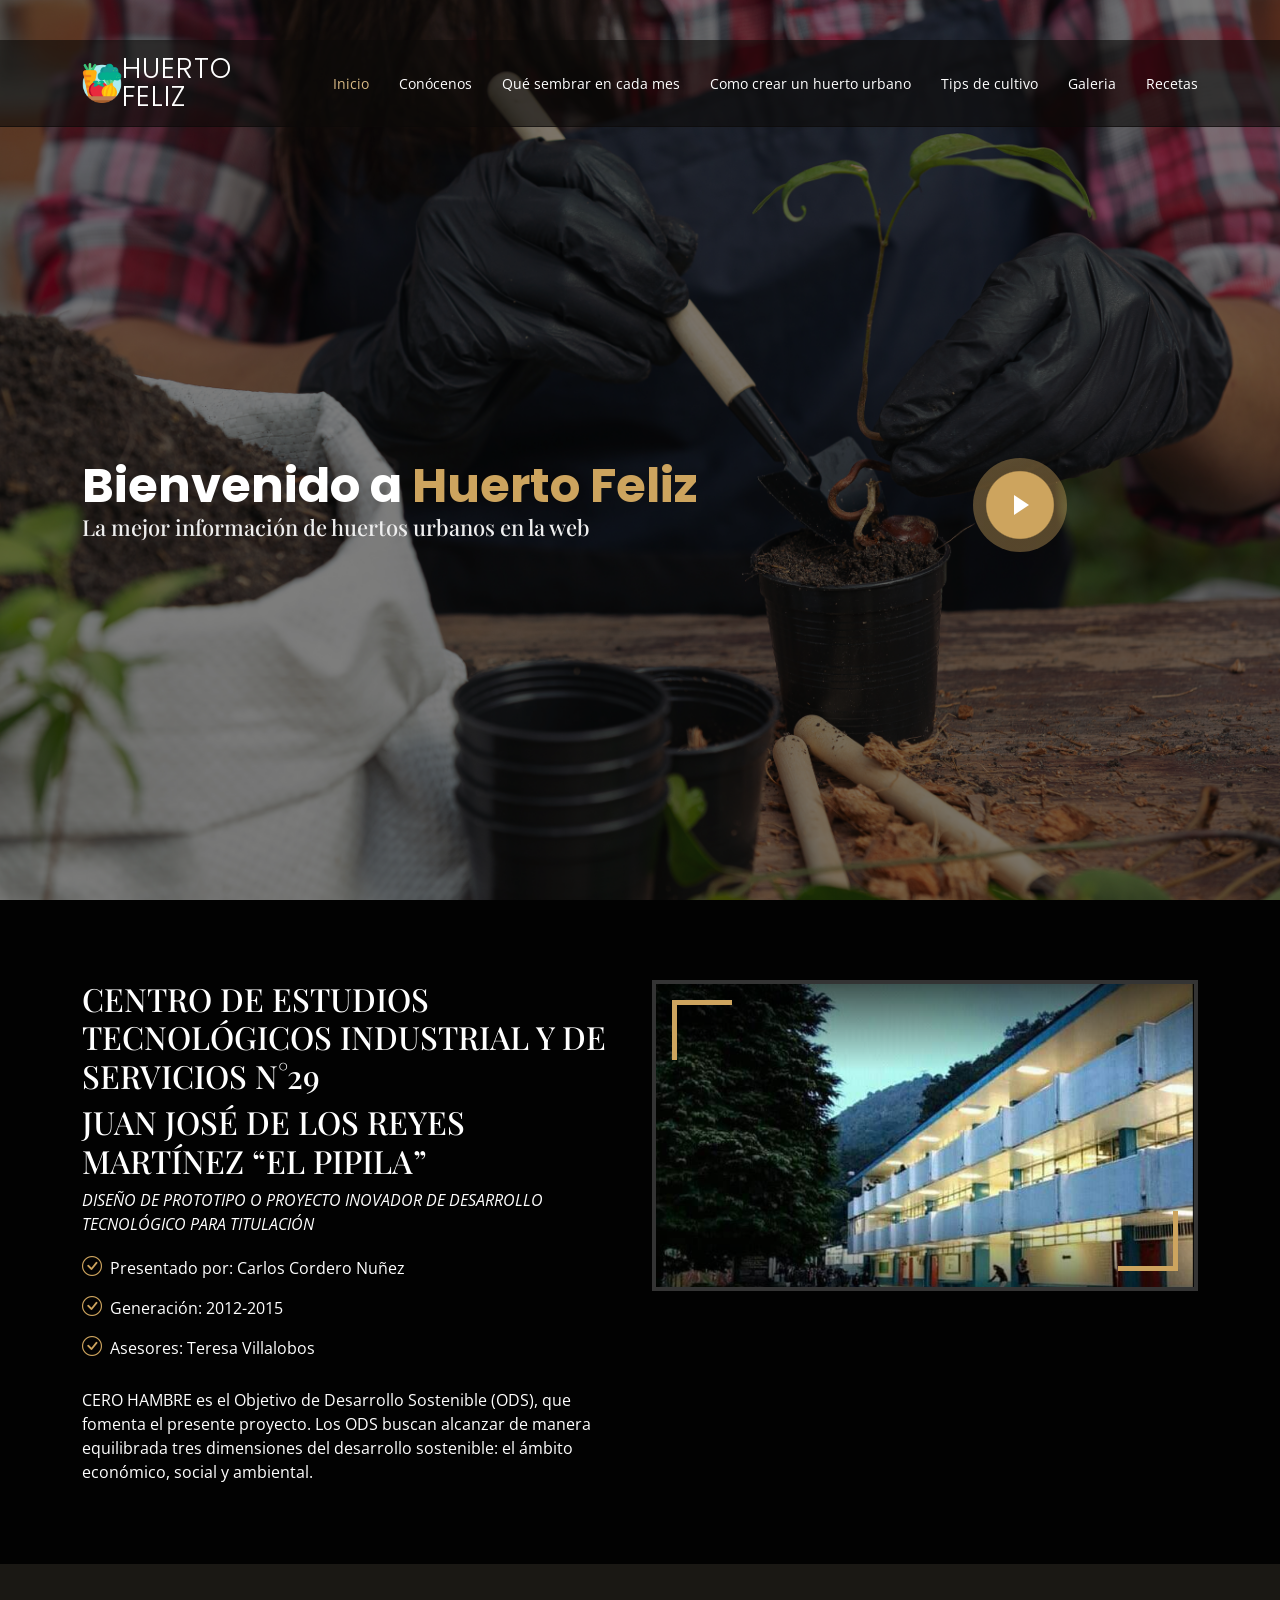
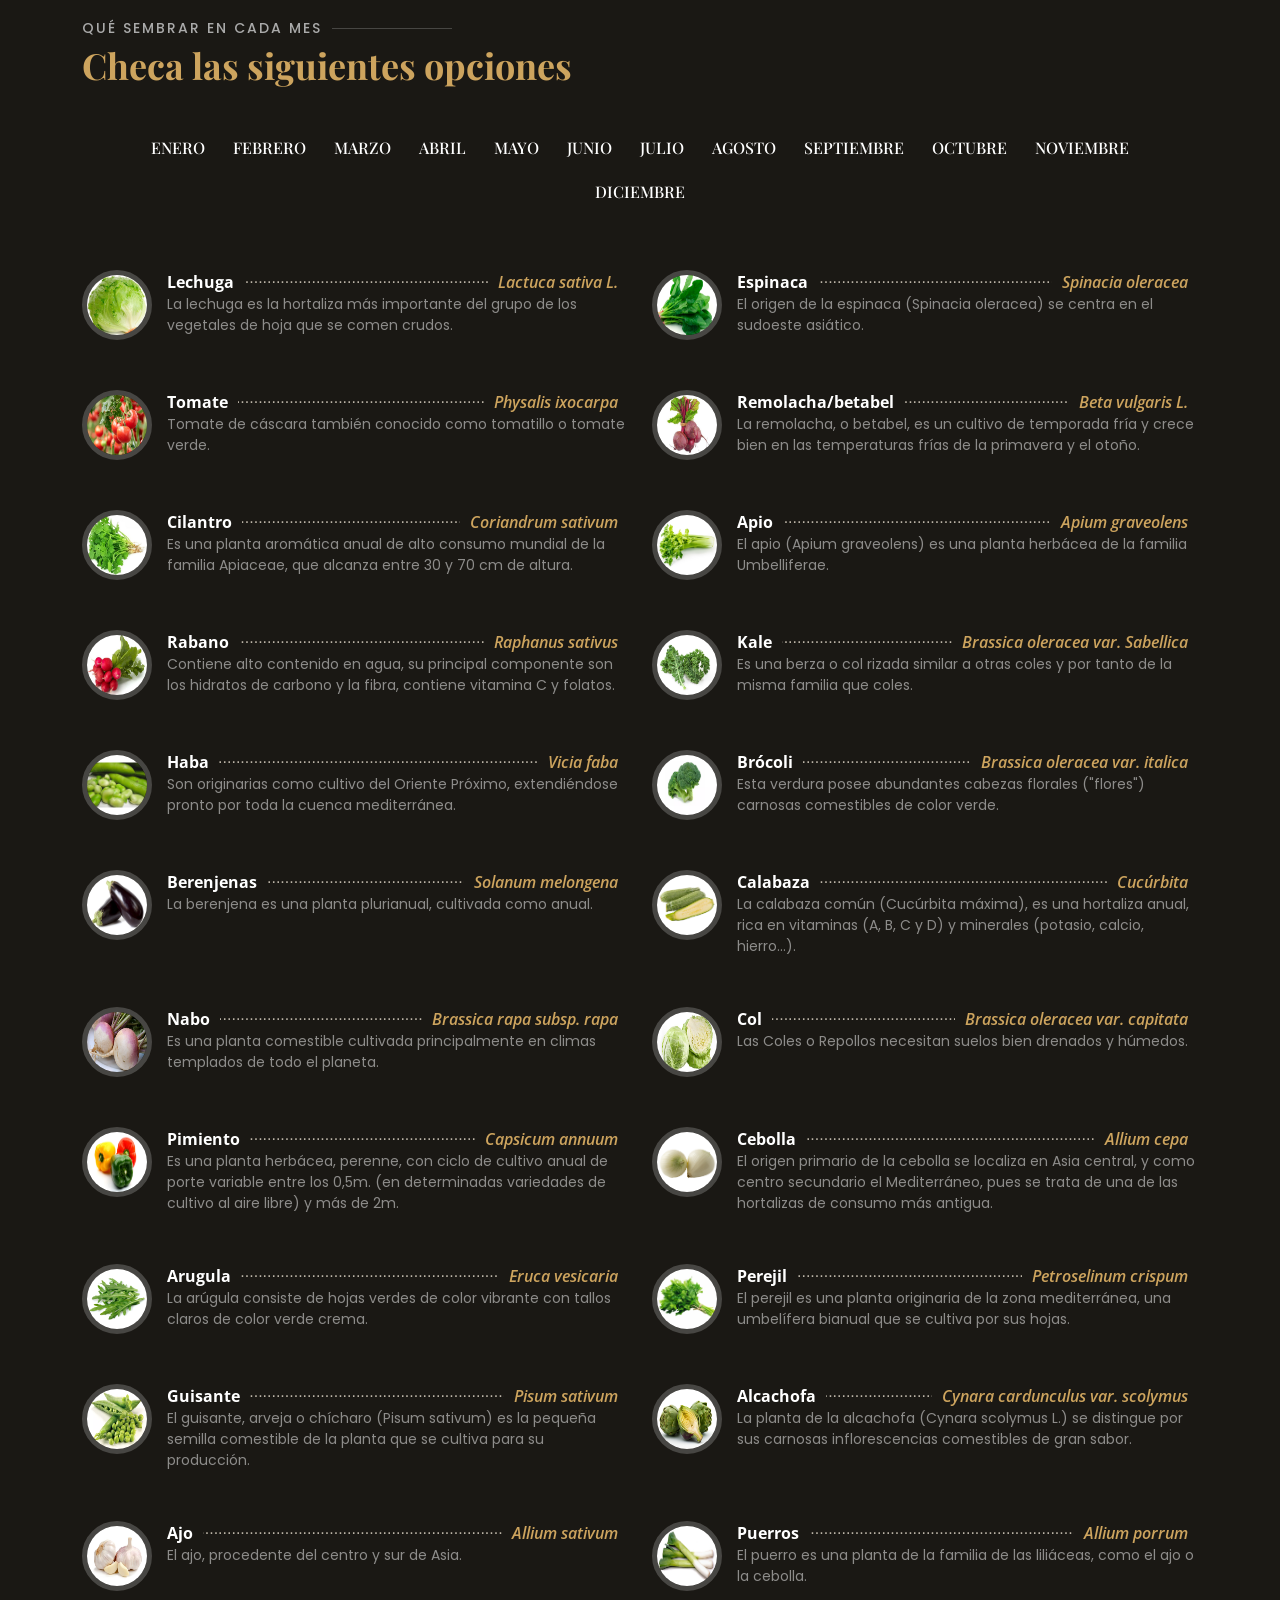
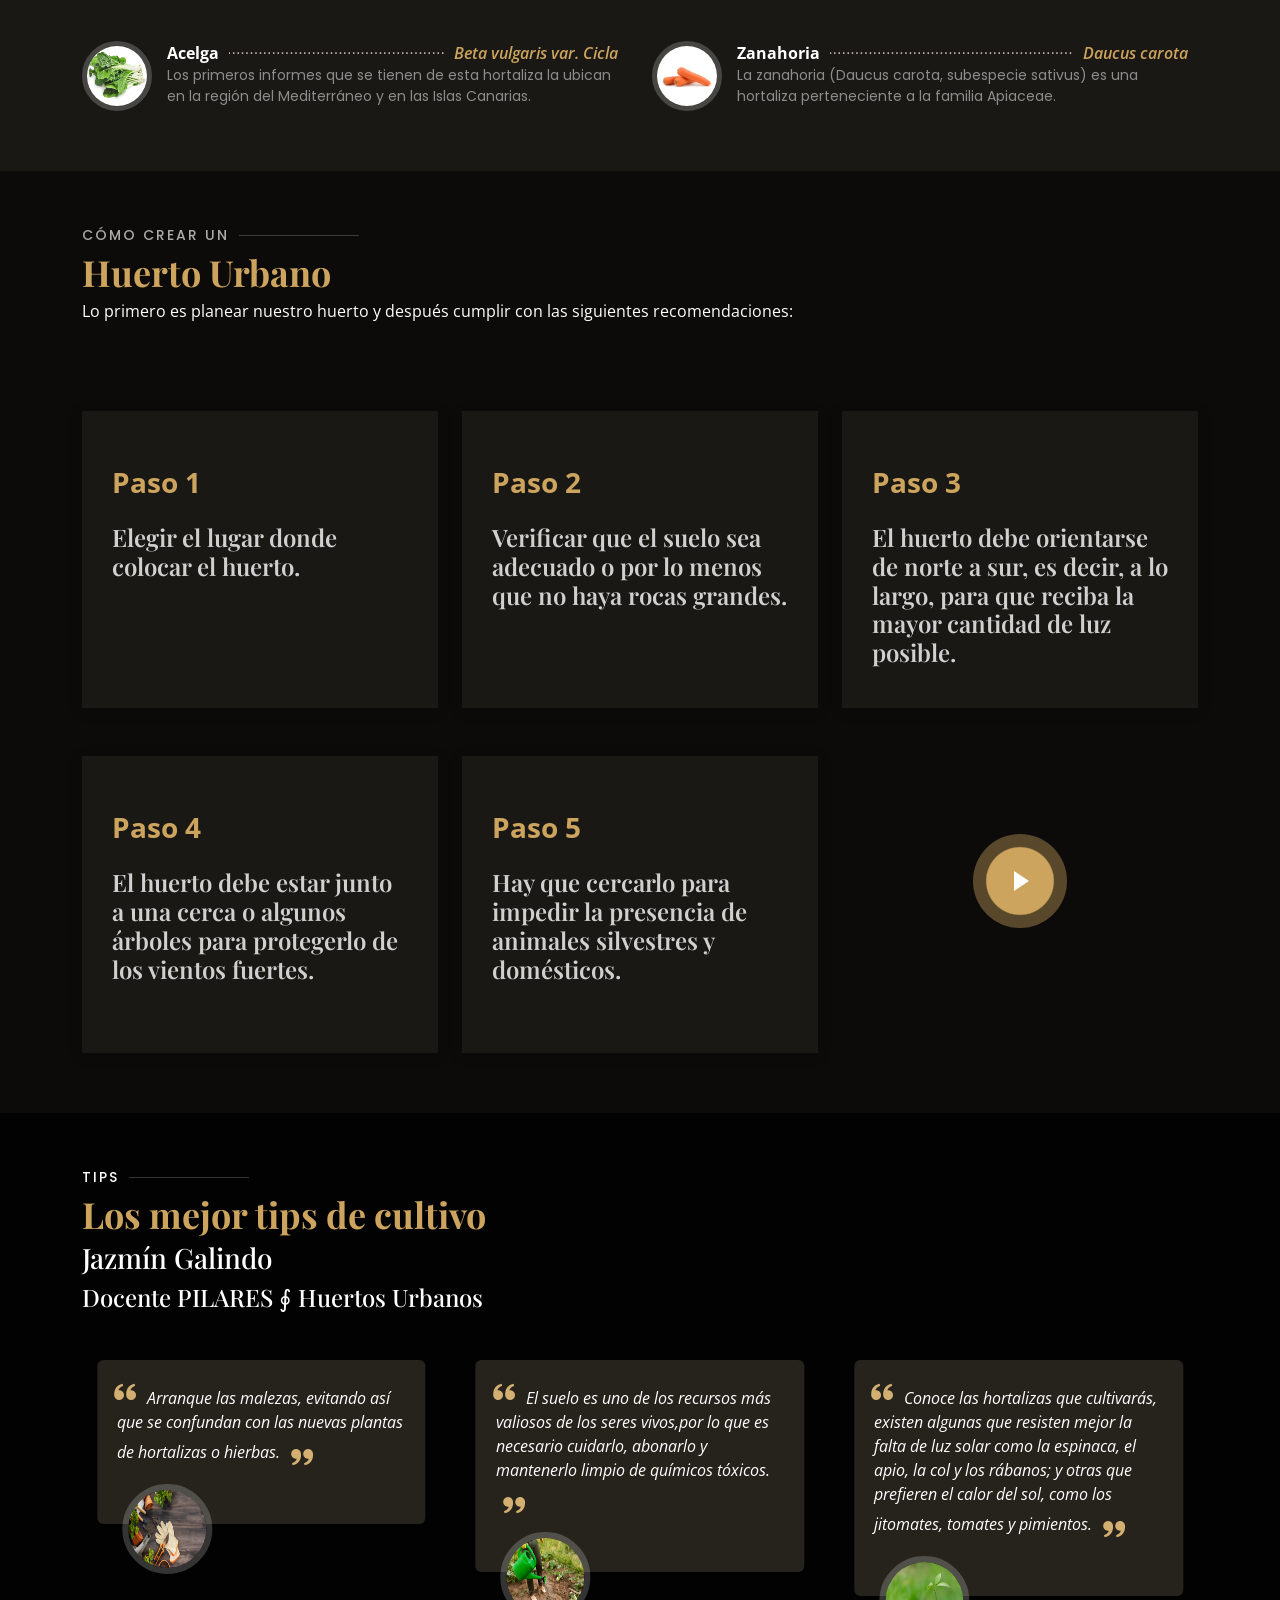
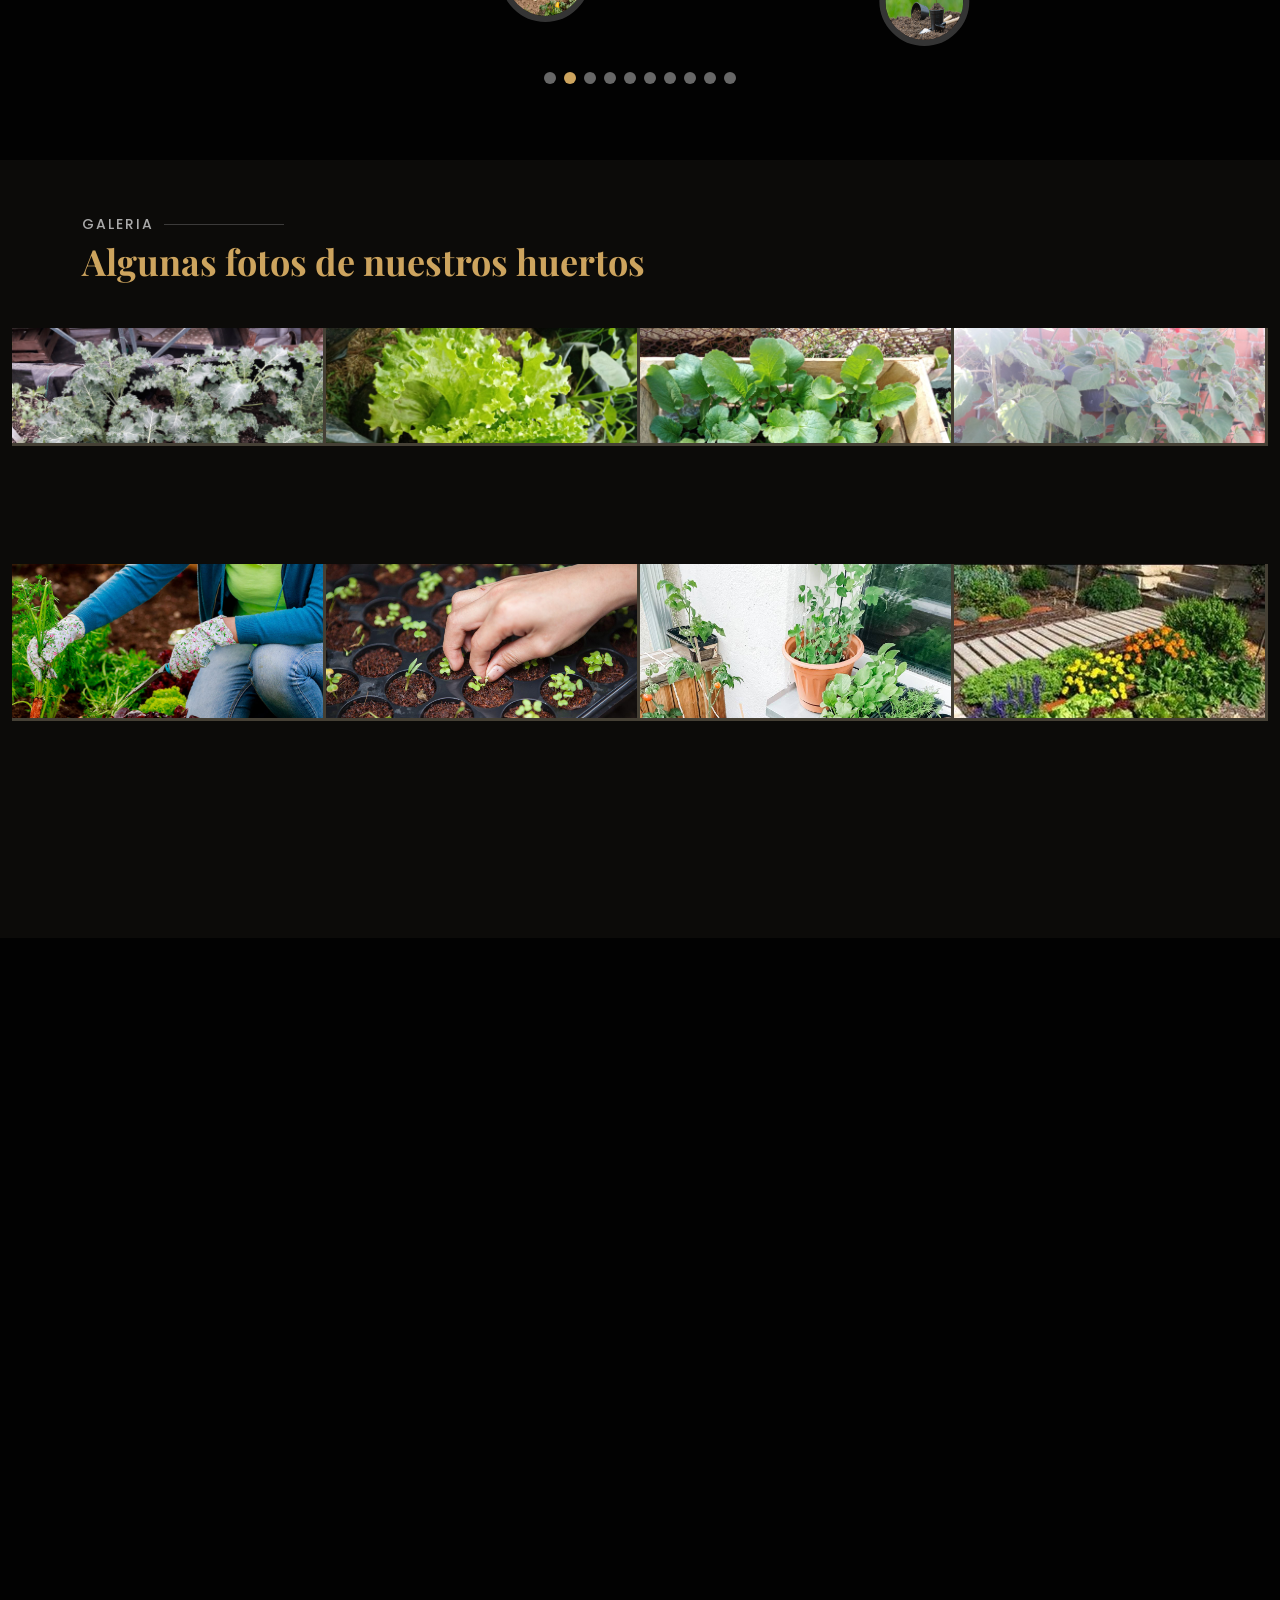
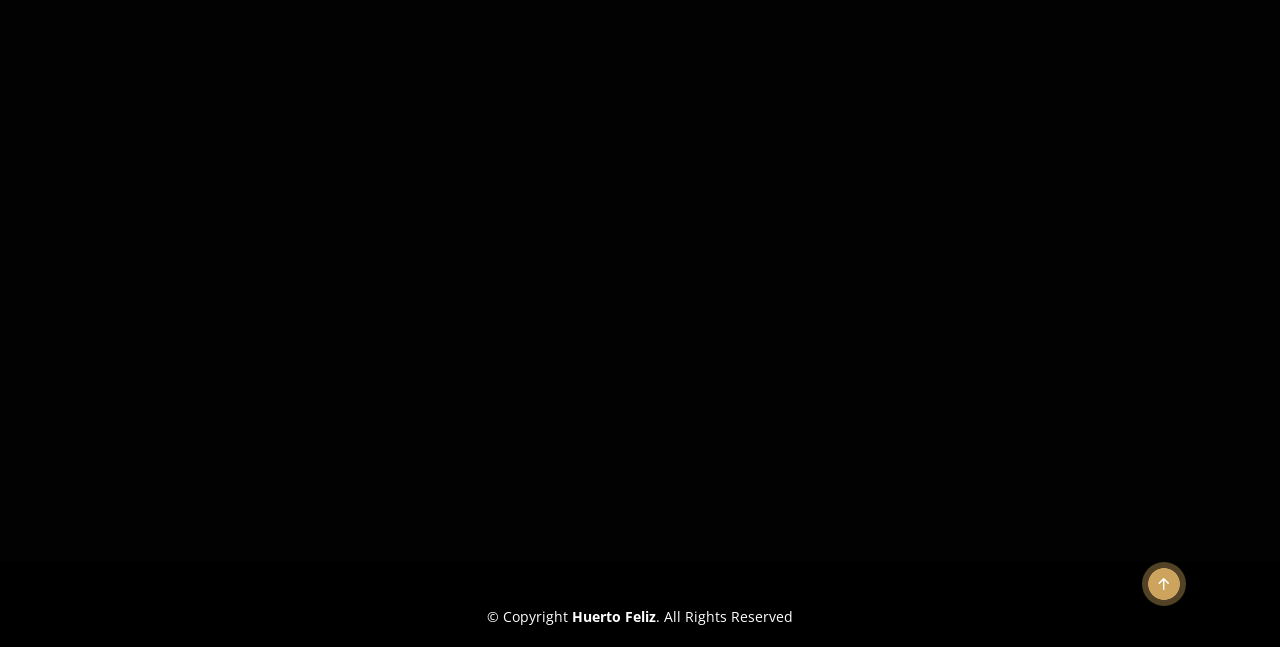
==== commit 192b35f5: "cambio de prueba" ====
--- a/Huerto_Feliz.github.io-main/index.html
+++ b/Huerto_Feliz.github.io-main/index.html
@@ -2807,7 +2807,7 @@
         <div class="section-title">
           <h2>Tips</h2>
           <p>Los mejor tips de cultivo</p>
-          <h3>Jazmín Santiago</h3>
+          <h3>Jazmín Galindo</h3>
           <h4>Docente PILARES  &#8750;  Huertos Urbanos</h4>
         </div>
         <!--Tips ficha-->
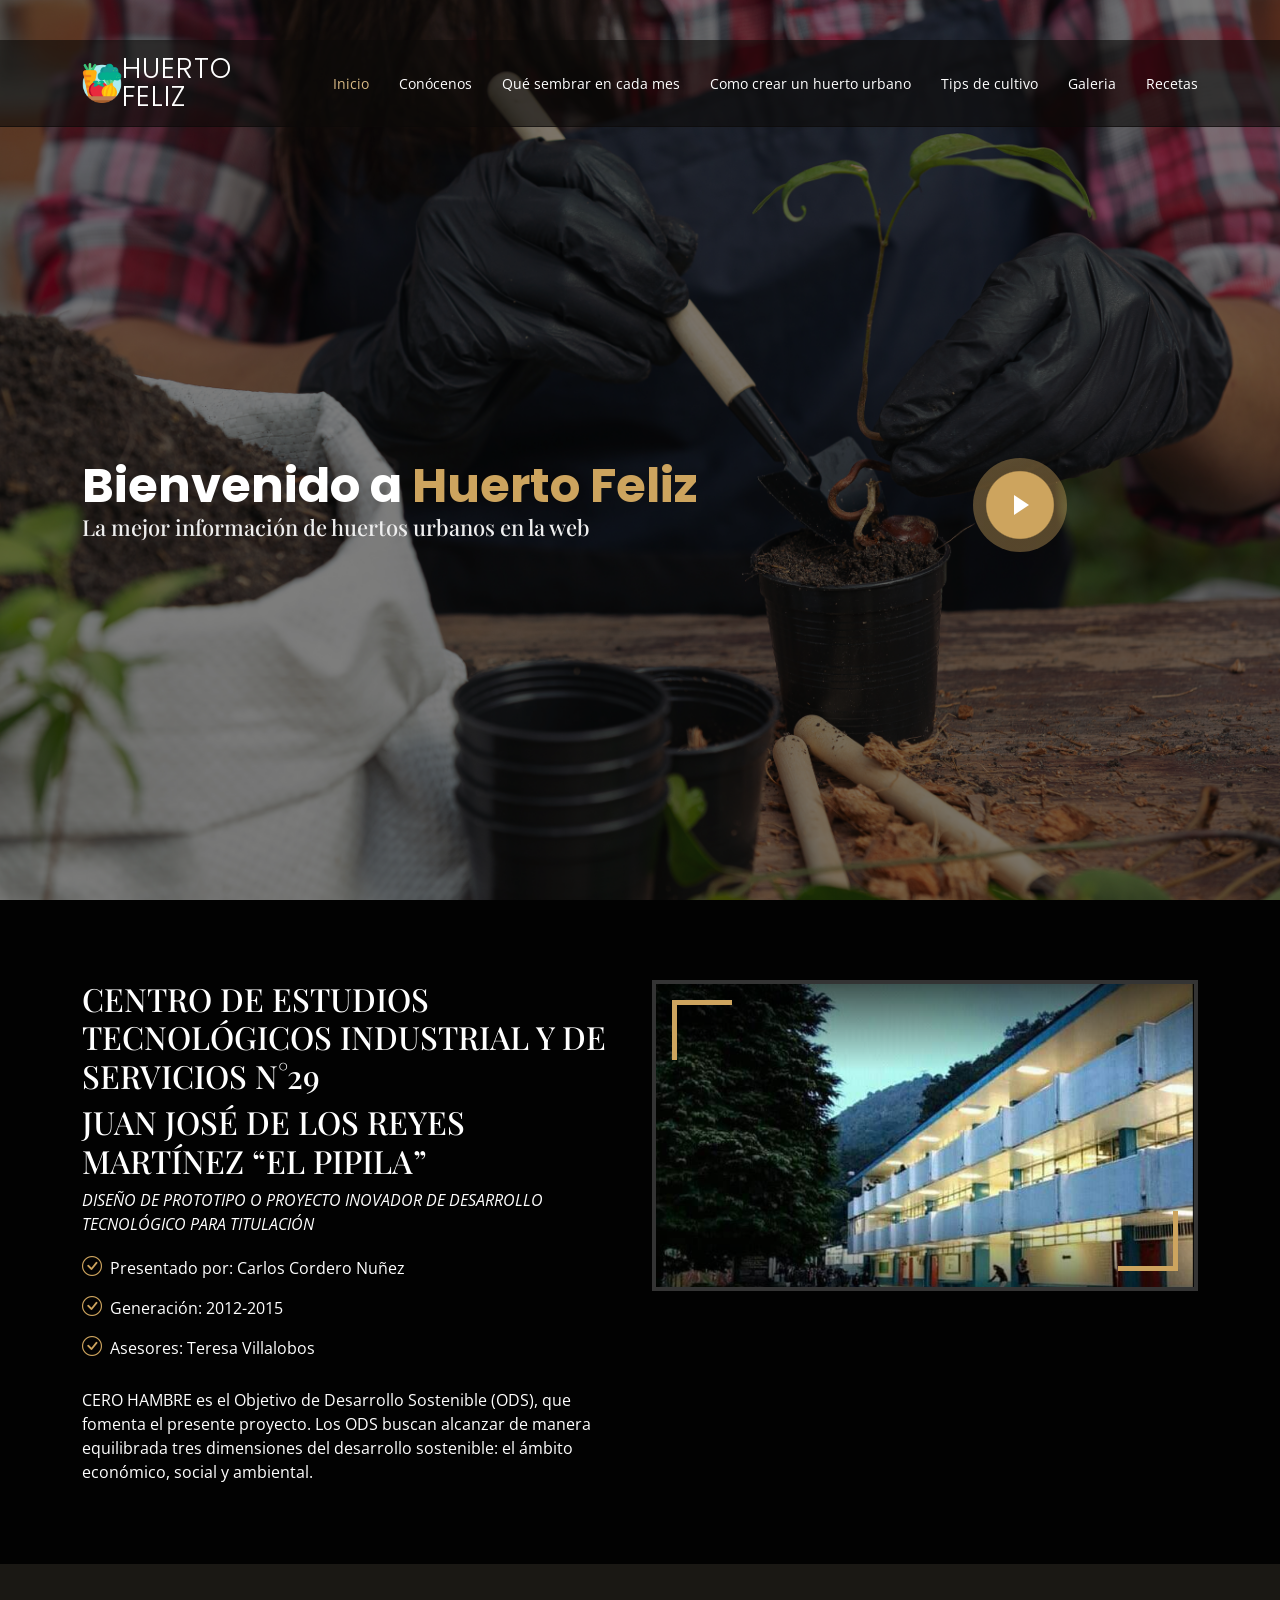
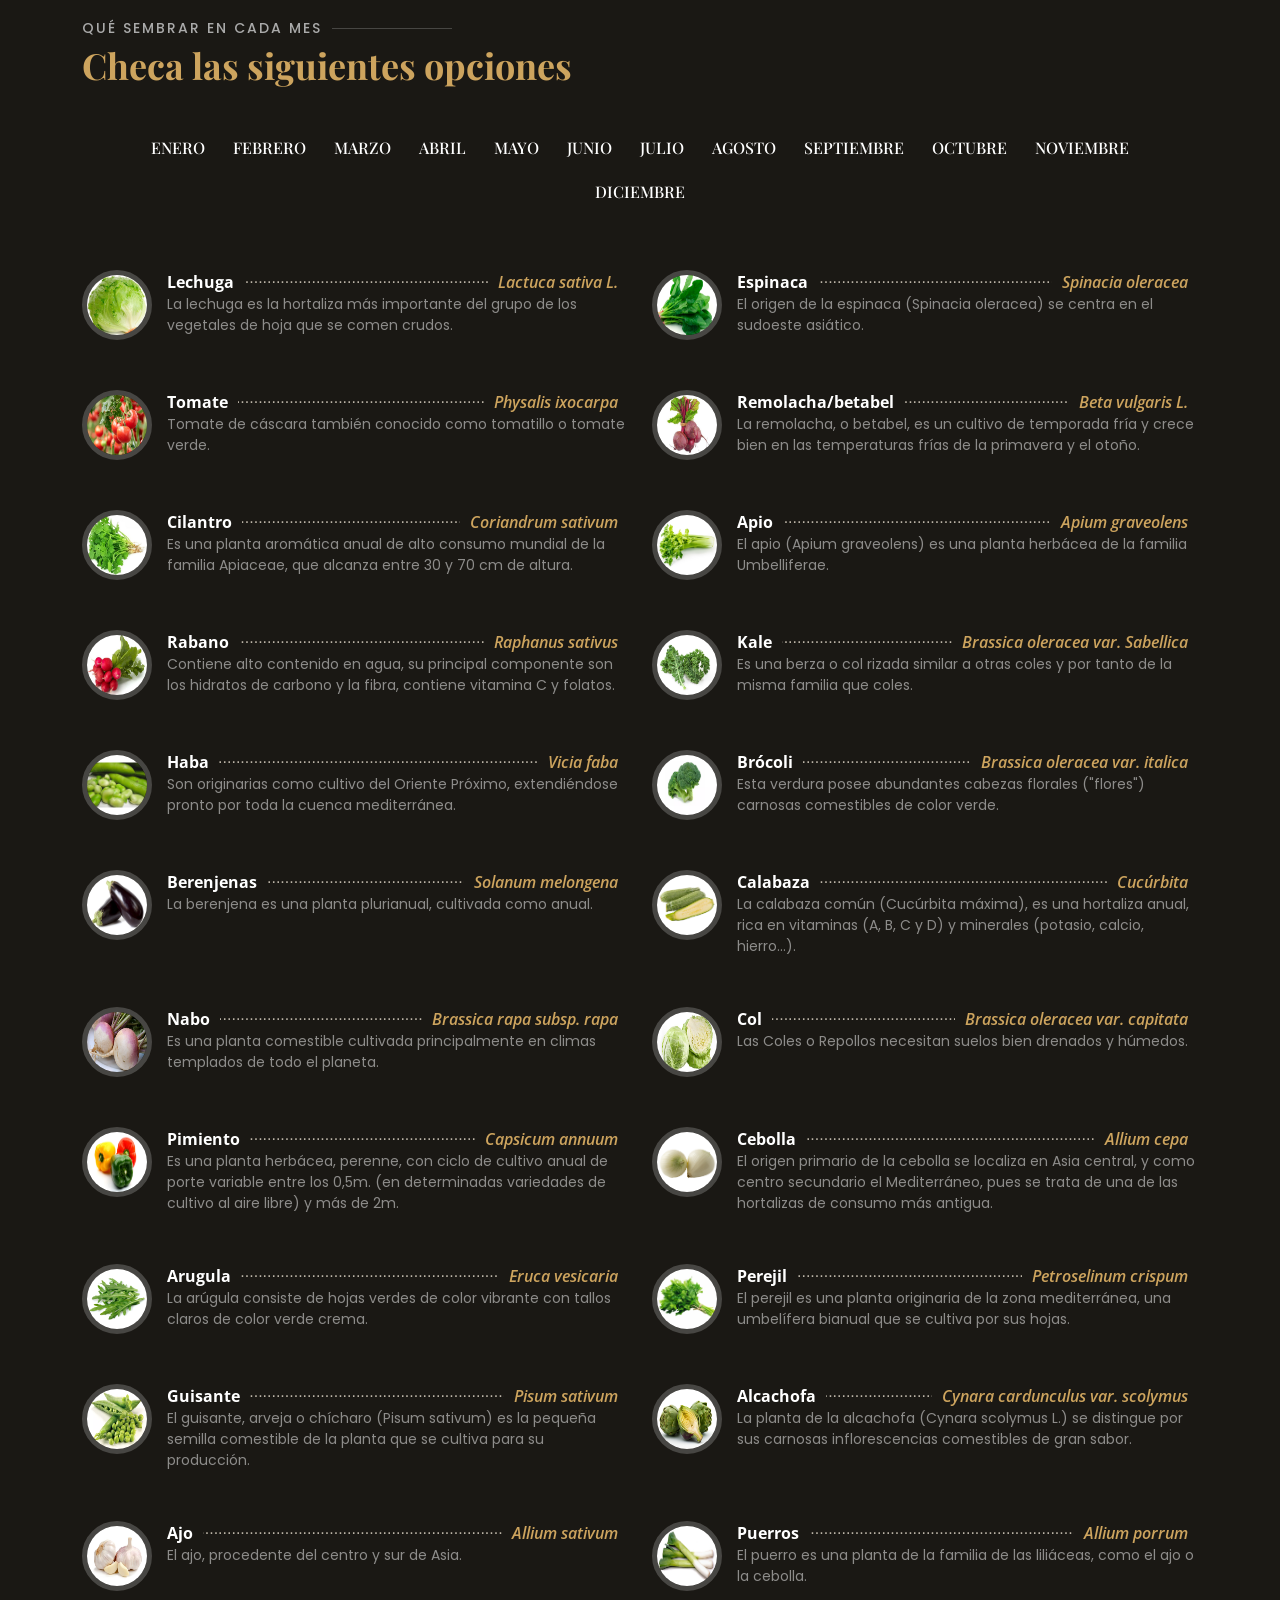
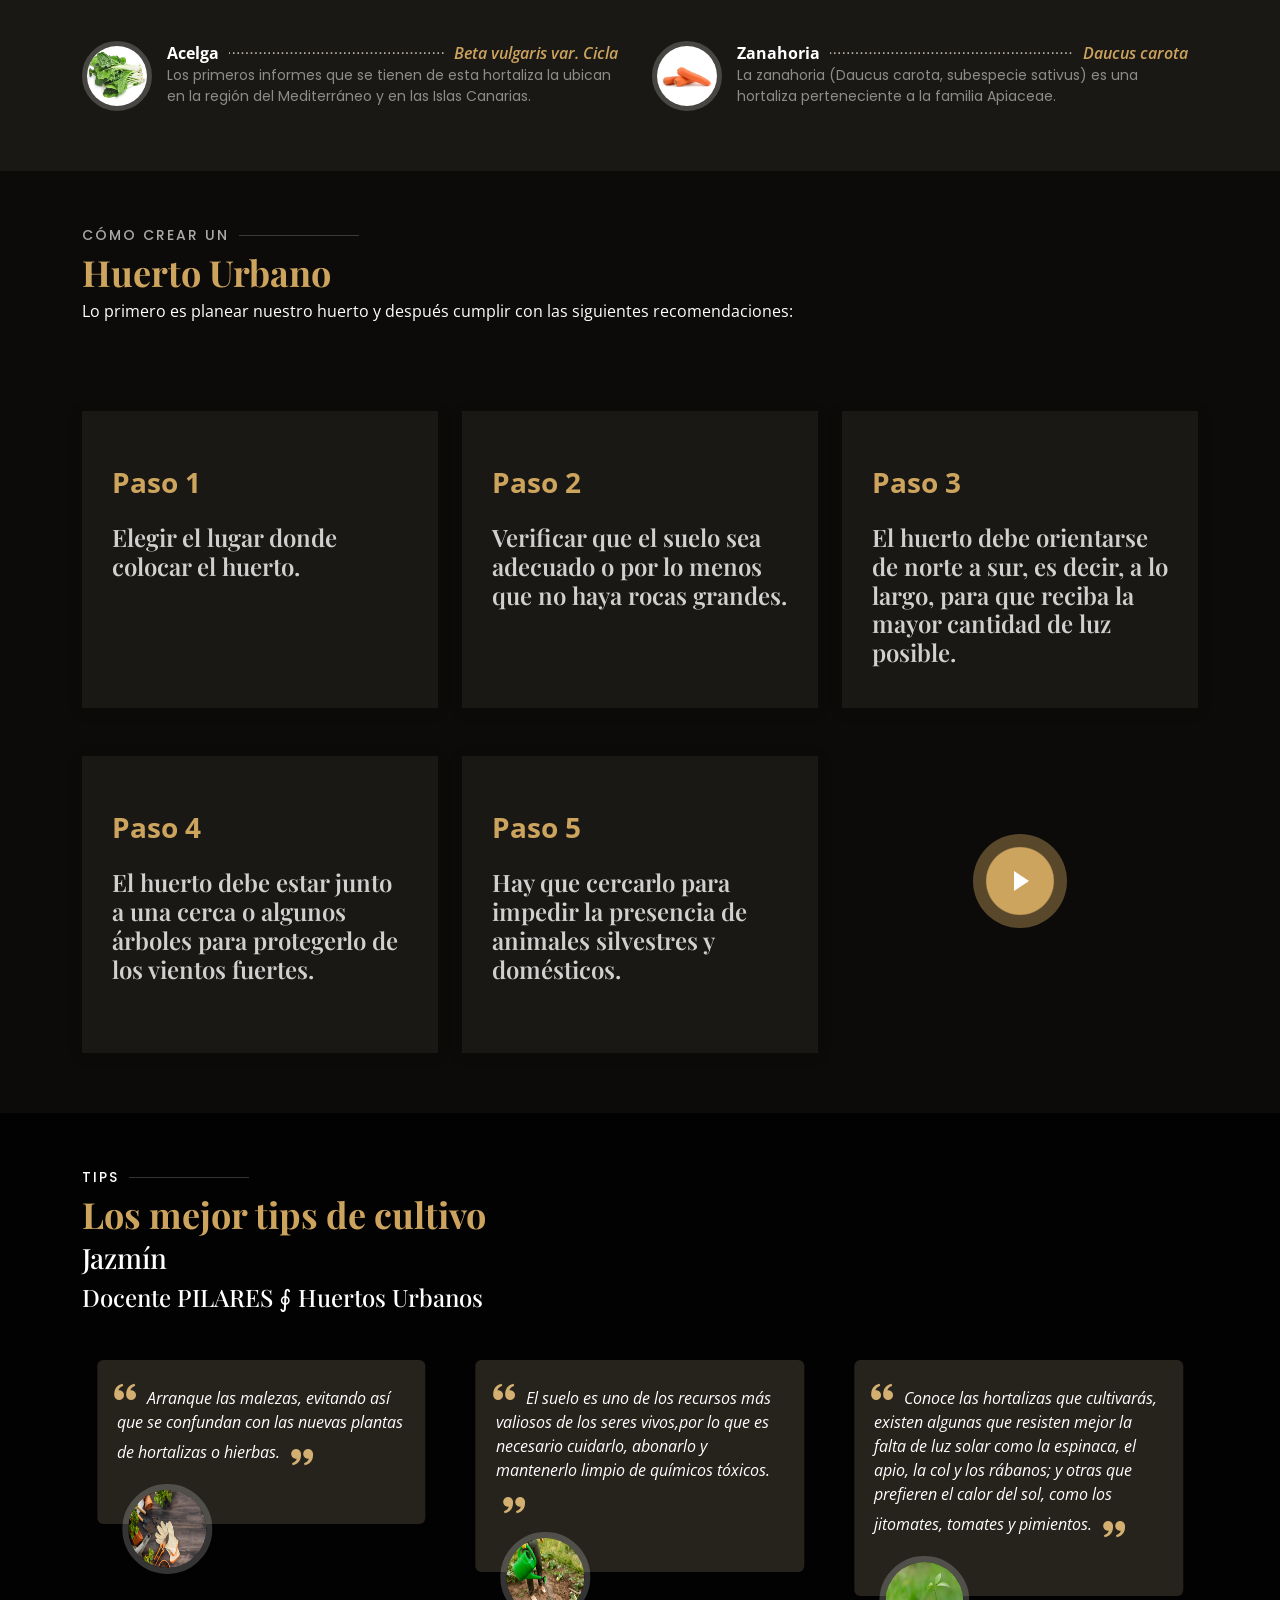
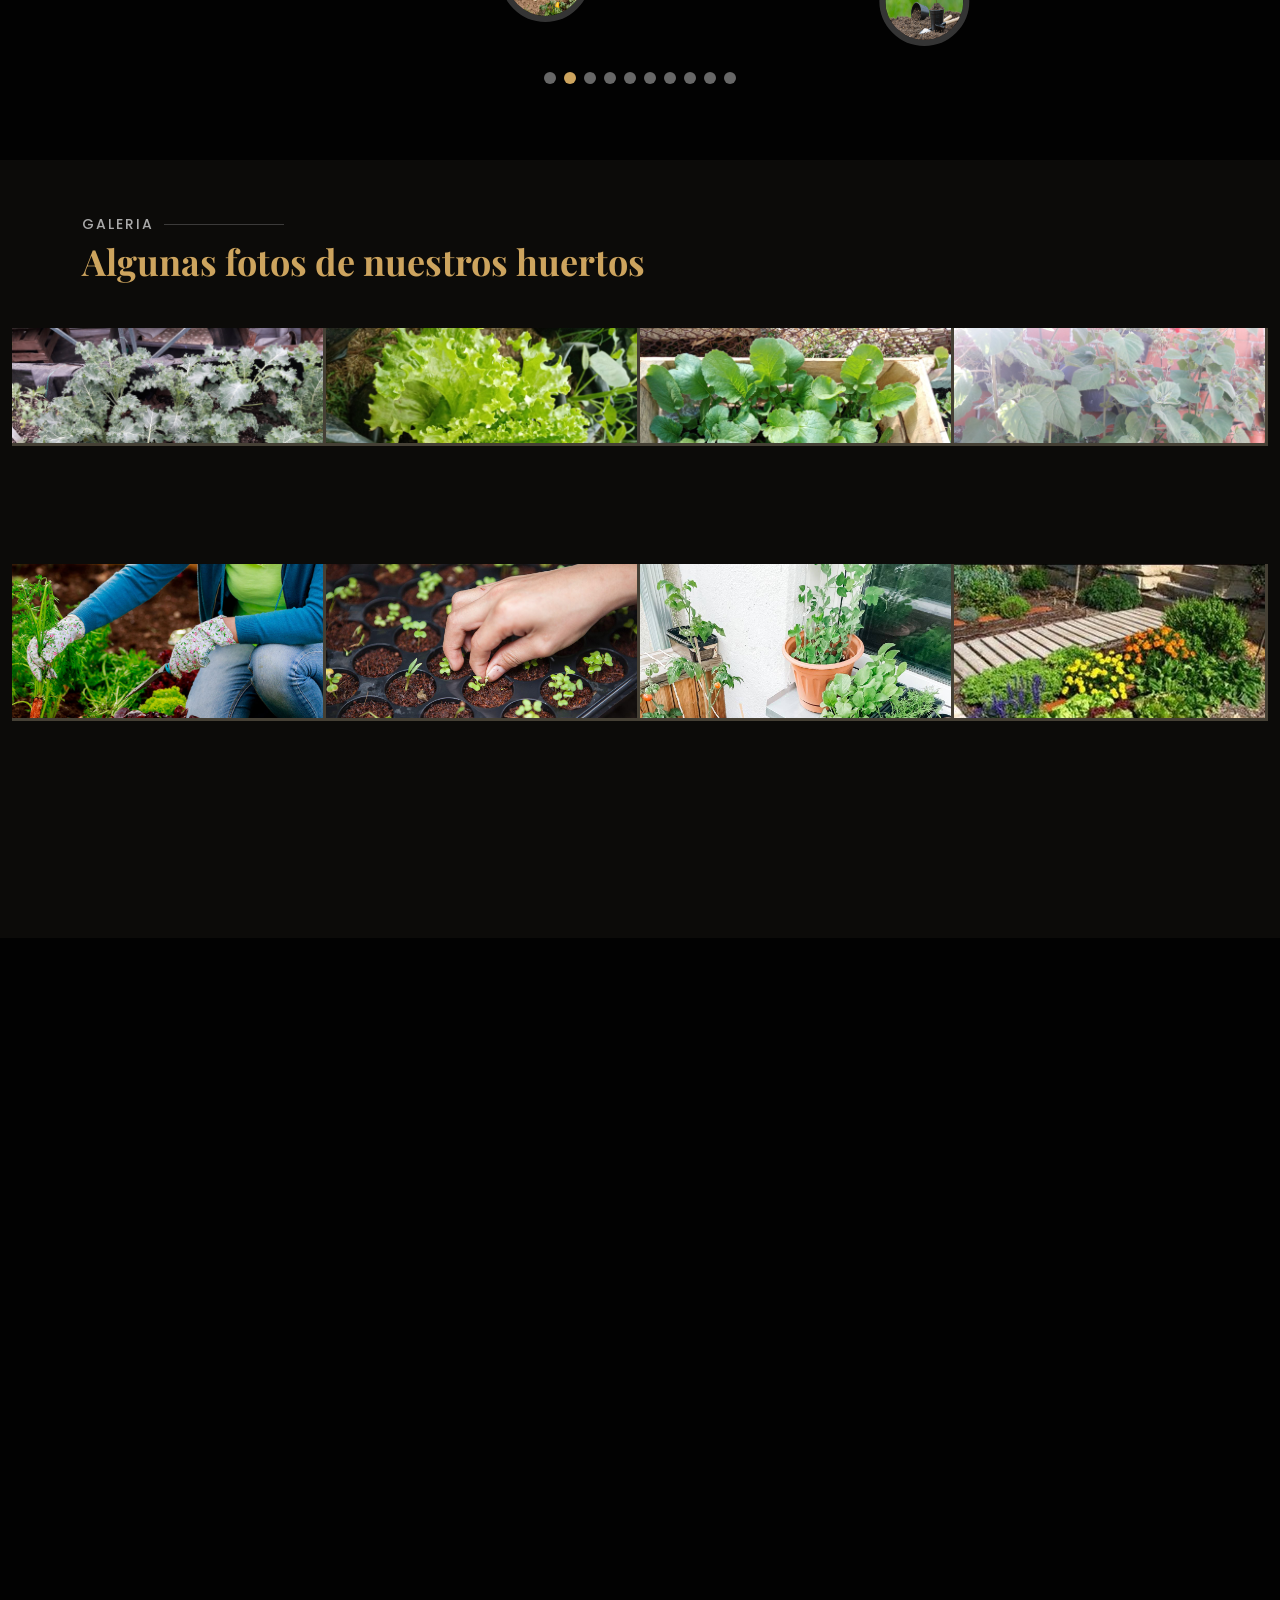
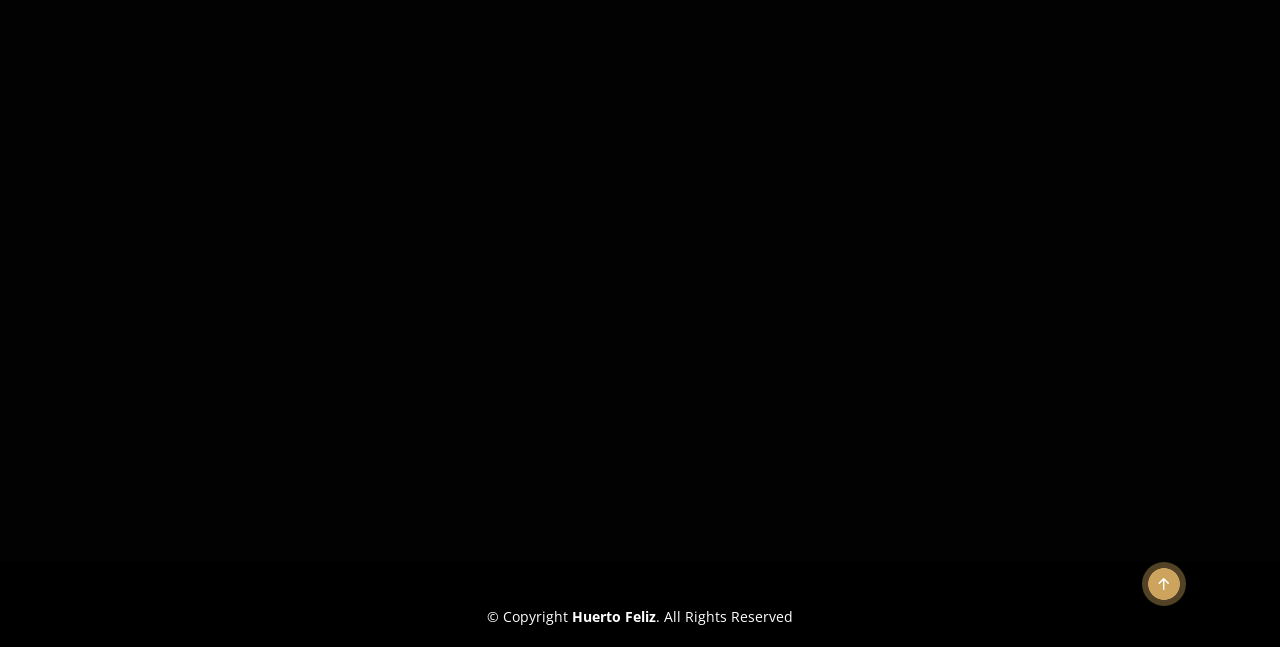
==== commit e9d131f3: "cam" ====
--- a/Huerto_Feliz.github.io-main/index.html
+++ b/Huerto_Feliz.github.io-main/index.html
@@ -2807,7 +2807,7 @@
         <div class="section-title">
           <h2>Tips</h2>
           <p>Los mejor tips de cultivo</p>
-          <h3>Jazmín Galindo</h3>
+          <h3>Jazmín </h3>
           <h4>Docente PILARES  &#8750;  Huertos Urbanos</h4>
         </div>
         <!--Tips ficha-->
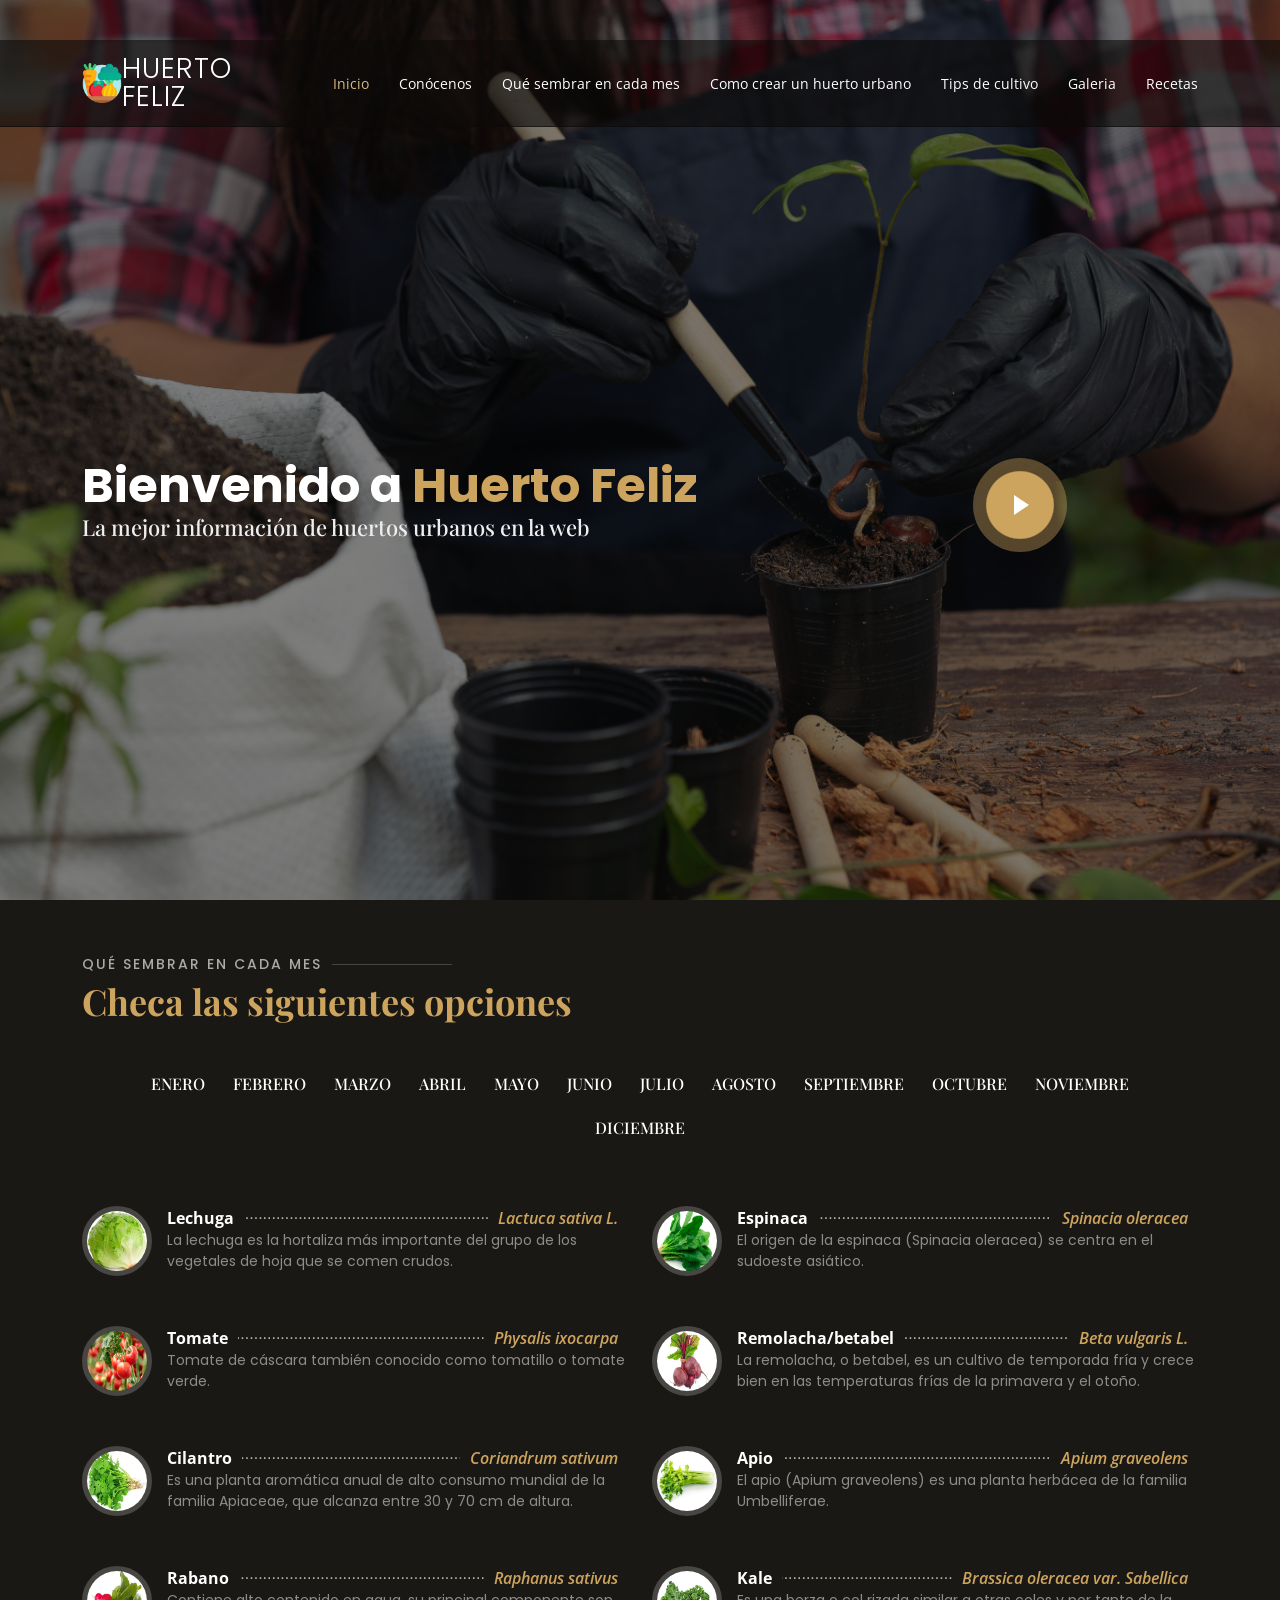
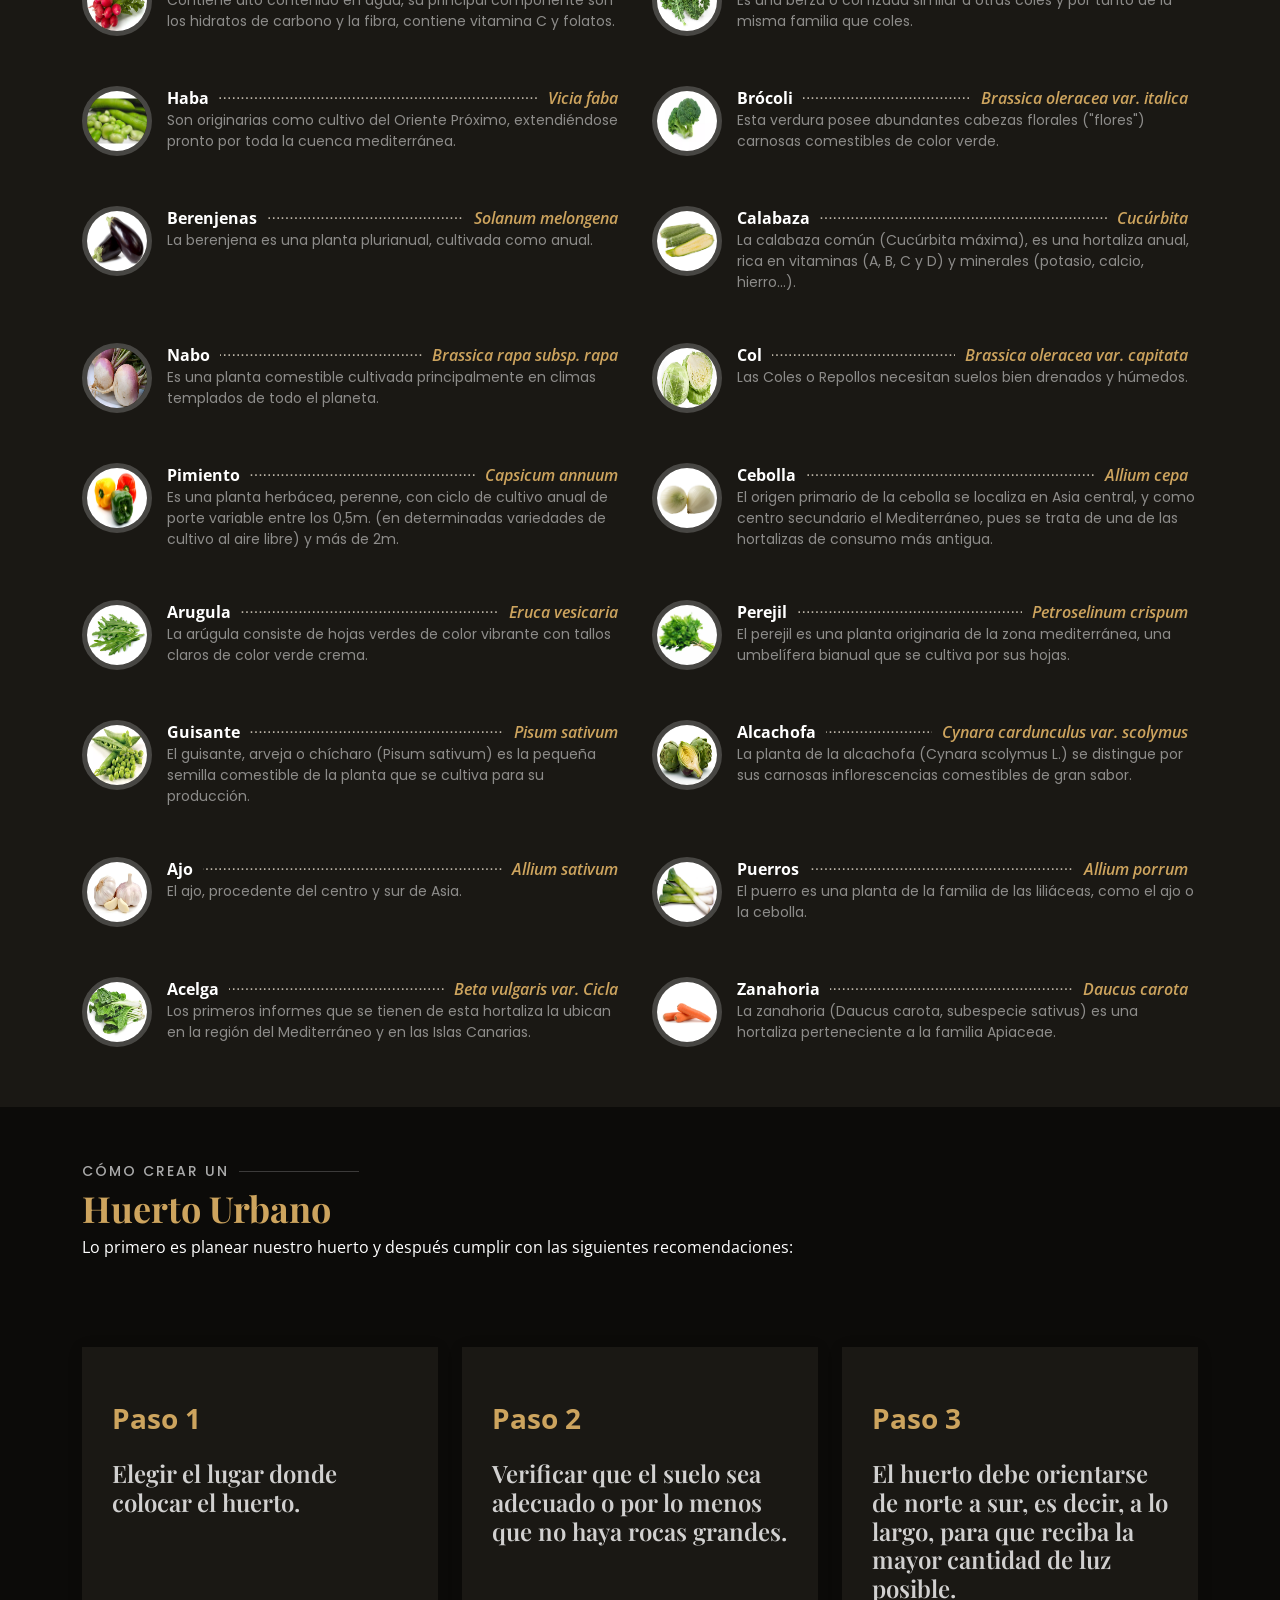
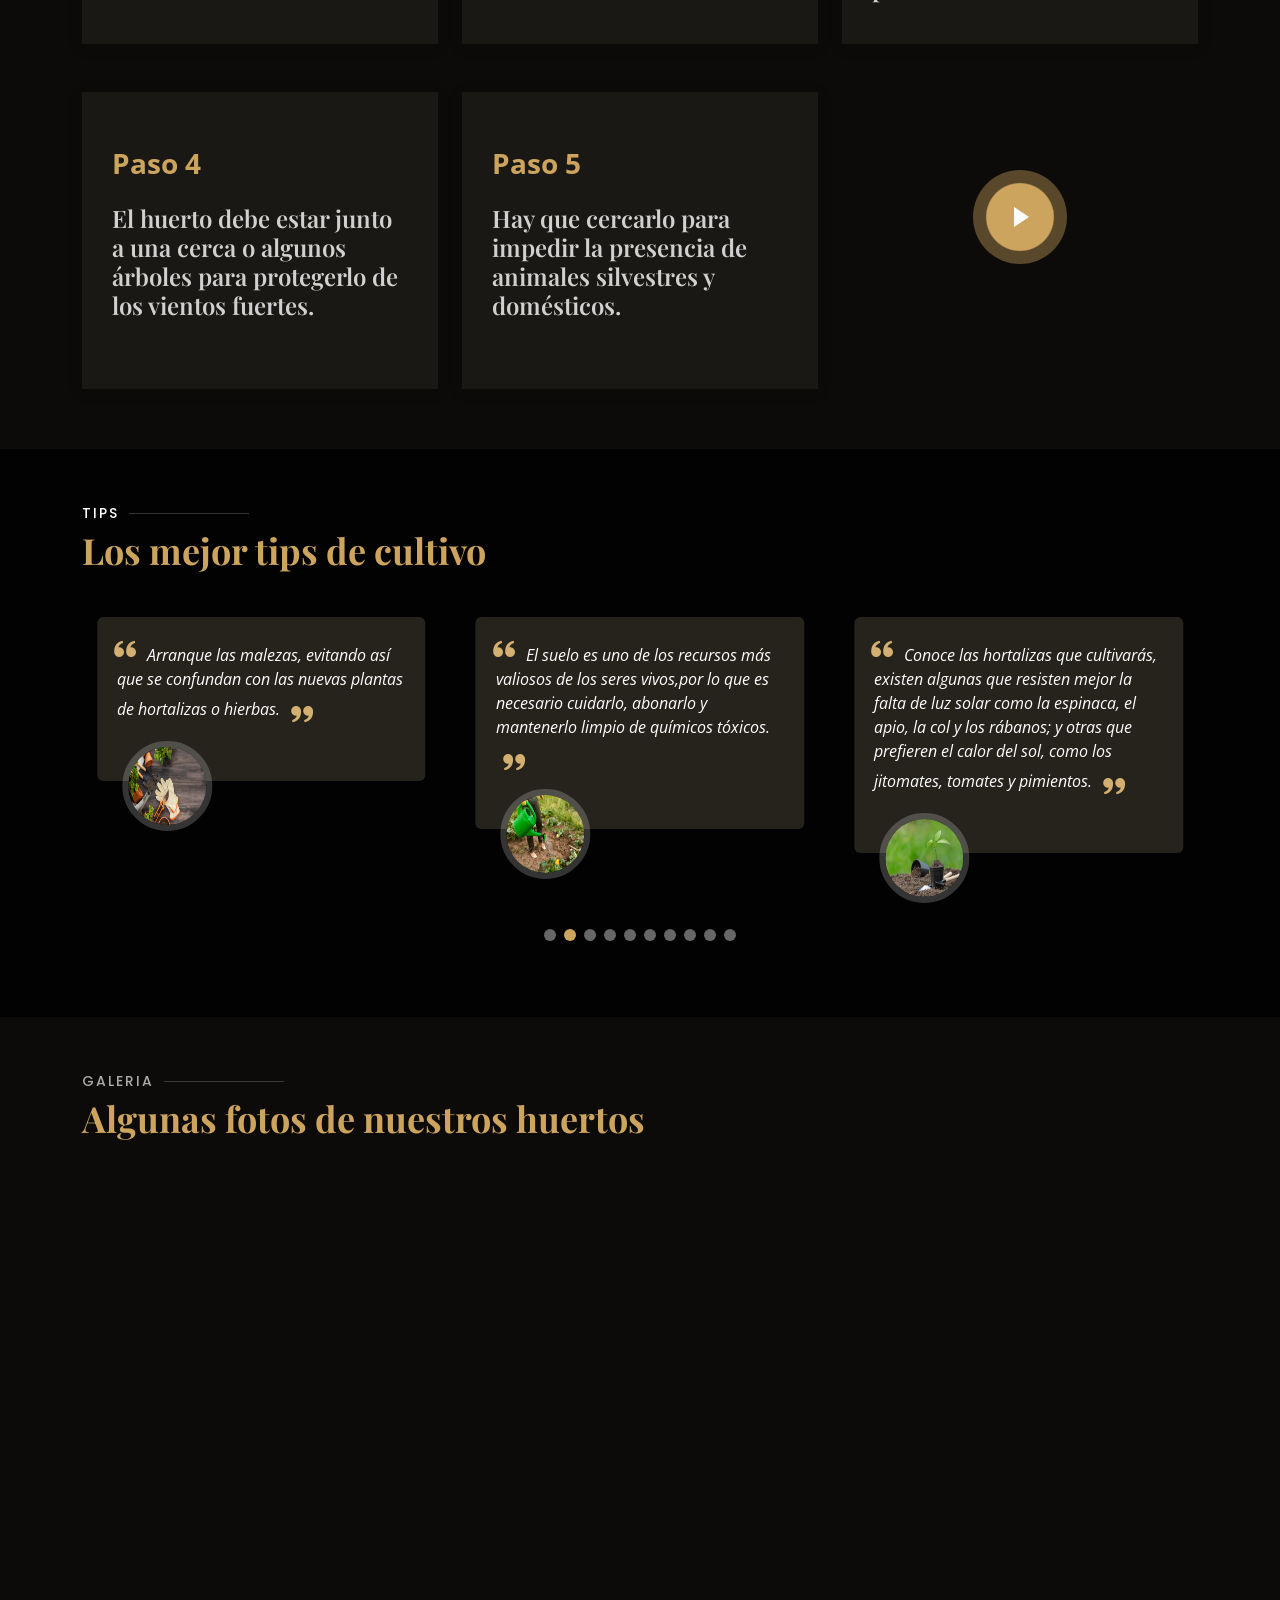
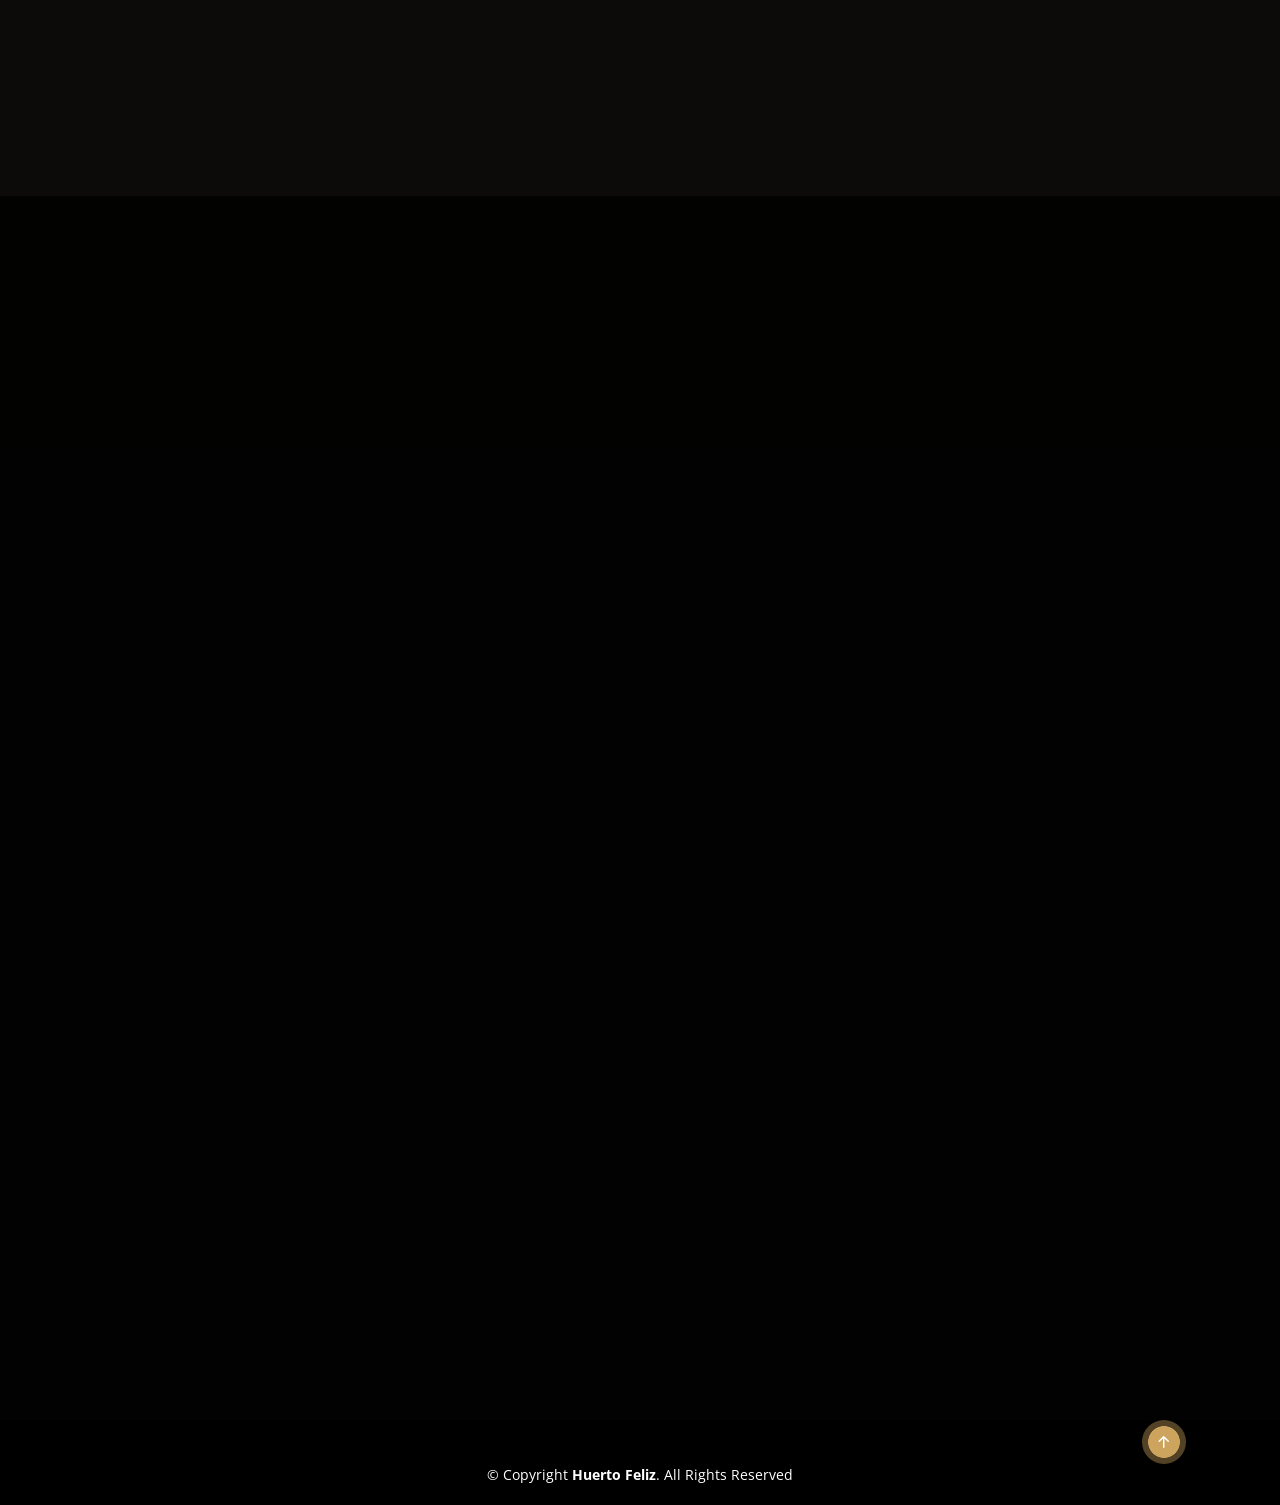
==== commit a78674d5: "Cambios" ====
--- a/Huerto_Feliz.github.io-main/index.html
+++ b/Huerto_Feliz.github.io-main/index.html
@@ -75,38 +75,7 @@
   </section>
   <!-- Fin Hero -->
 
-  <!-- Inicio Contenido de la página-->
-  <main id="main">
-    <!-- ======= Sección Conocénos ======= -->
-    <section id="about" class="about">
-      <div class="container" data-aos="fade-up">
-        <div class="row">
-          <div class="col-lg-6 order-1 order-lg-2" data-aos="zoom-in" data-aos-delay="100">
-            <div class="about-img">
-              <img src="assets/img/about.png" alt="">
-            </div>
-          </div>
-          <div class="col-lg-6 pt-4 pt-lg-0 order-2 order-lg-1 content">
-            <h2>CENTRO DE ESTUDIOS TECNOLÓGICOS INDUSTRIAL Y DE SERVICIOS N°29</h2>
-            <h2>JUAN JOSÉ DE LOS REYES MARTÍNEZ “EL PIPILA”</h2>
-            <p class="fst-italic">
-              DISEÑO DE PROTOTIPO O PROYECTO INOVADOR DE DESARROLLO TECNOLÓGICO PARA TITULACIÓN
-            </p>
-            <ul>
-              <li><i class="bi bi-check-circle"></i> Presentado por: Carlos Cordero Nuñez</li>
-              <li><i class="bi bi-check-circle"></i> Generación: 2012-2015</li>
-              <li><i class="bi bi-check-circle"></i> Asesores: Teresa Villalobos </li>
-            </ul>
-            <p>
-              CERO HAMBRE es el Objetivo de Desarrollo Sostenible (ODS), que fomenta el presente proyecto.
-              Los ODS buscan alcanzar de manera equilibrada tres dimensiones del desarrollo sostenible: el ámbito
-              económico, social y ambiental.
-            </p>
-          </div>
-        </div>
-      </div>
-    </section>
-    <!-- Fin Conocénos -->
+ 
 
     <!-- ======= Sección Qué sembrar en cada mes ======= -->
     <section id="sembrarMes" class="sembrarMes section-bg">
@@ -2807,8 +2776,8 @@
         <div class="section-title">
           <h2>Tips</h2>
           <p>Los mejor tips de cultivo</p>
-          <h3>Jazmín </h3>
-          <h4>Docente PILARES  &#8750;  Huertos Urbanos</h4>
+         
+          
         </div>
         <!--Tips ficha-->
         <div class="tips-slider swiper" data-aos="fade-up" data-aos-delay="100">
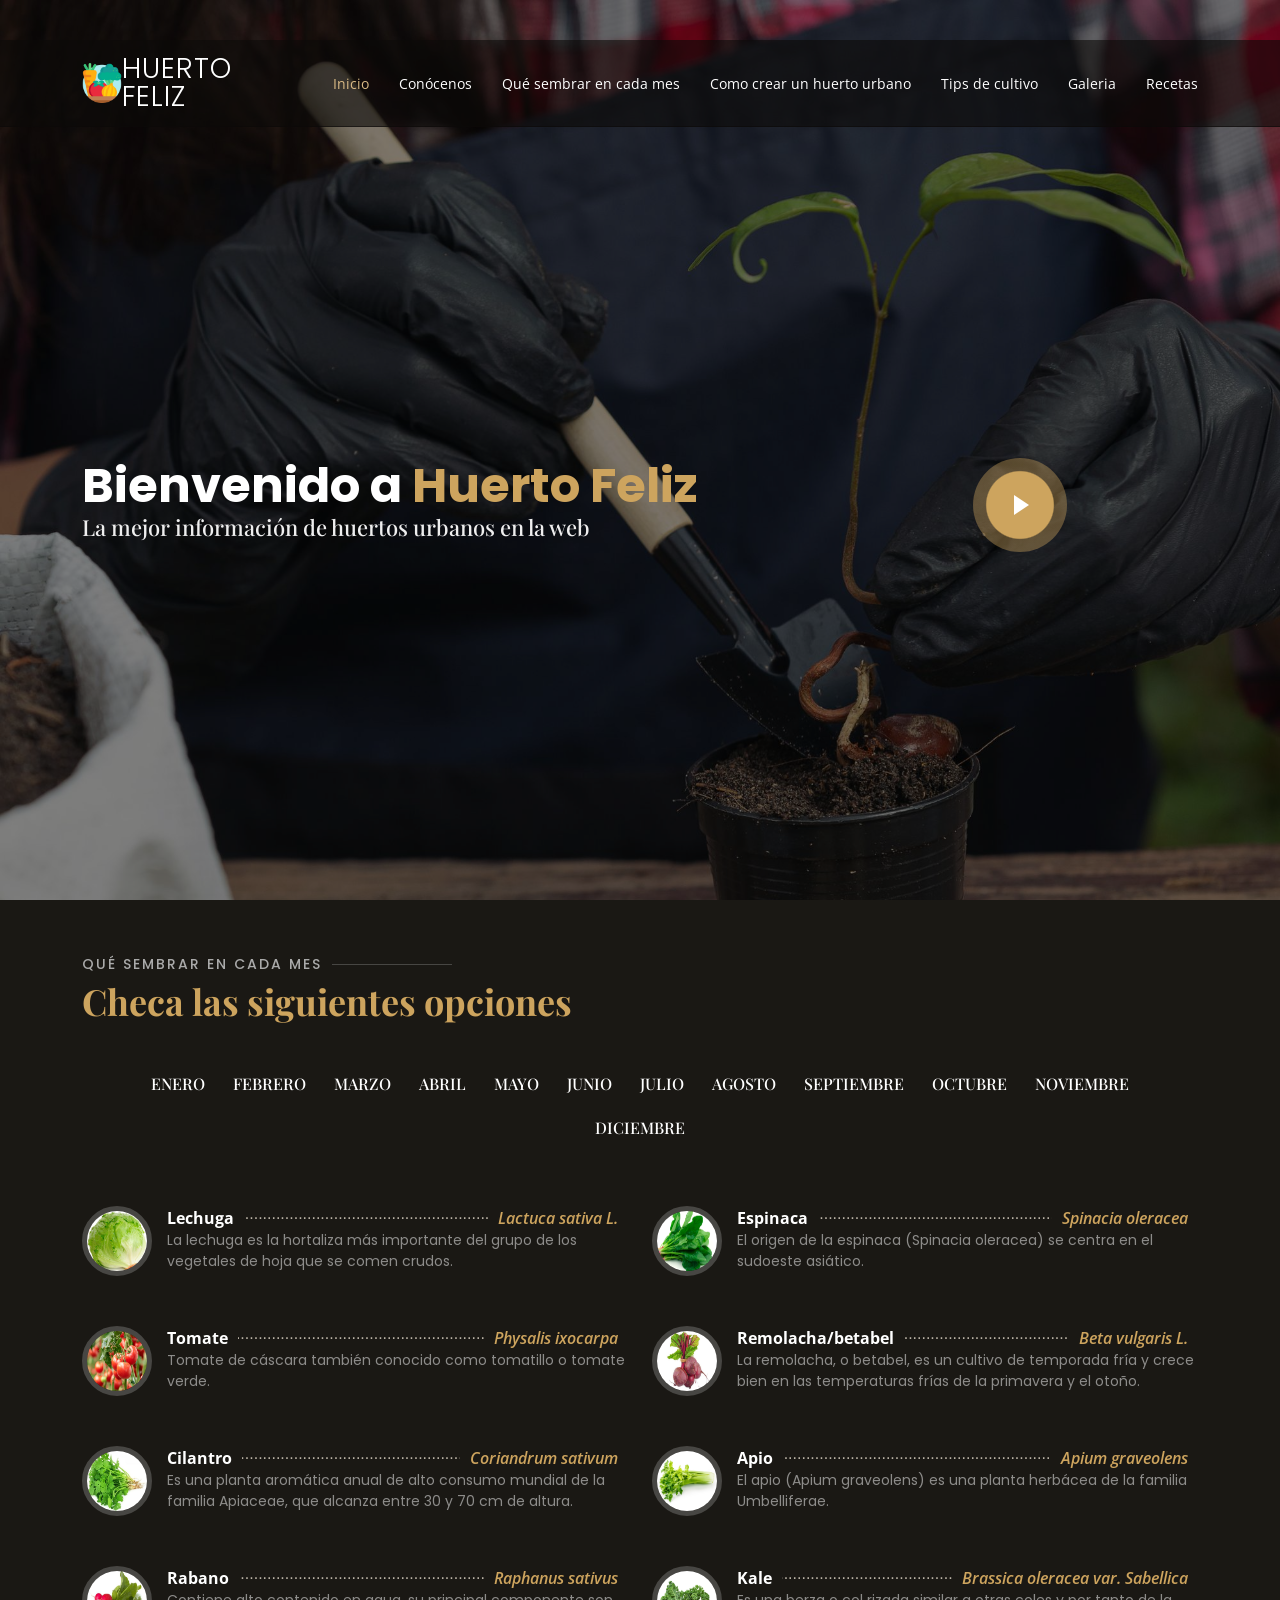
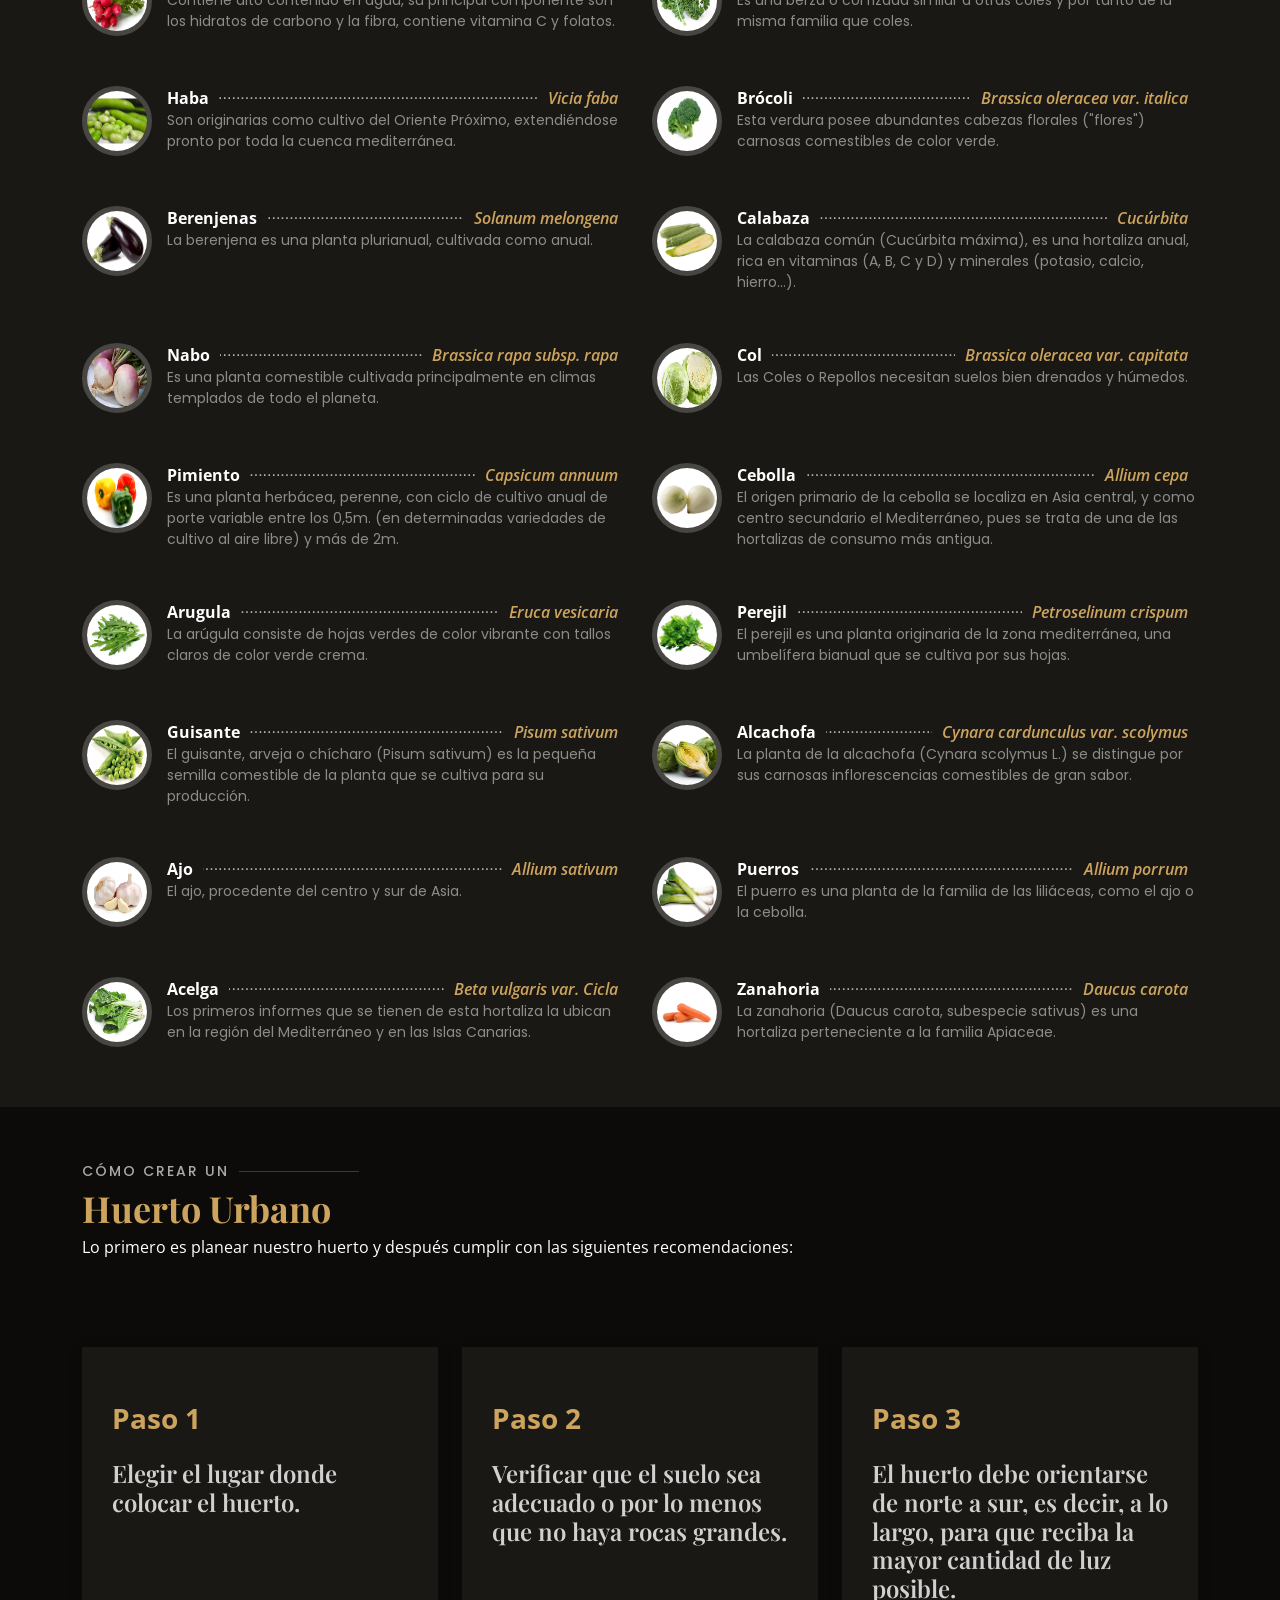
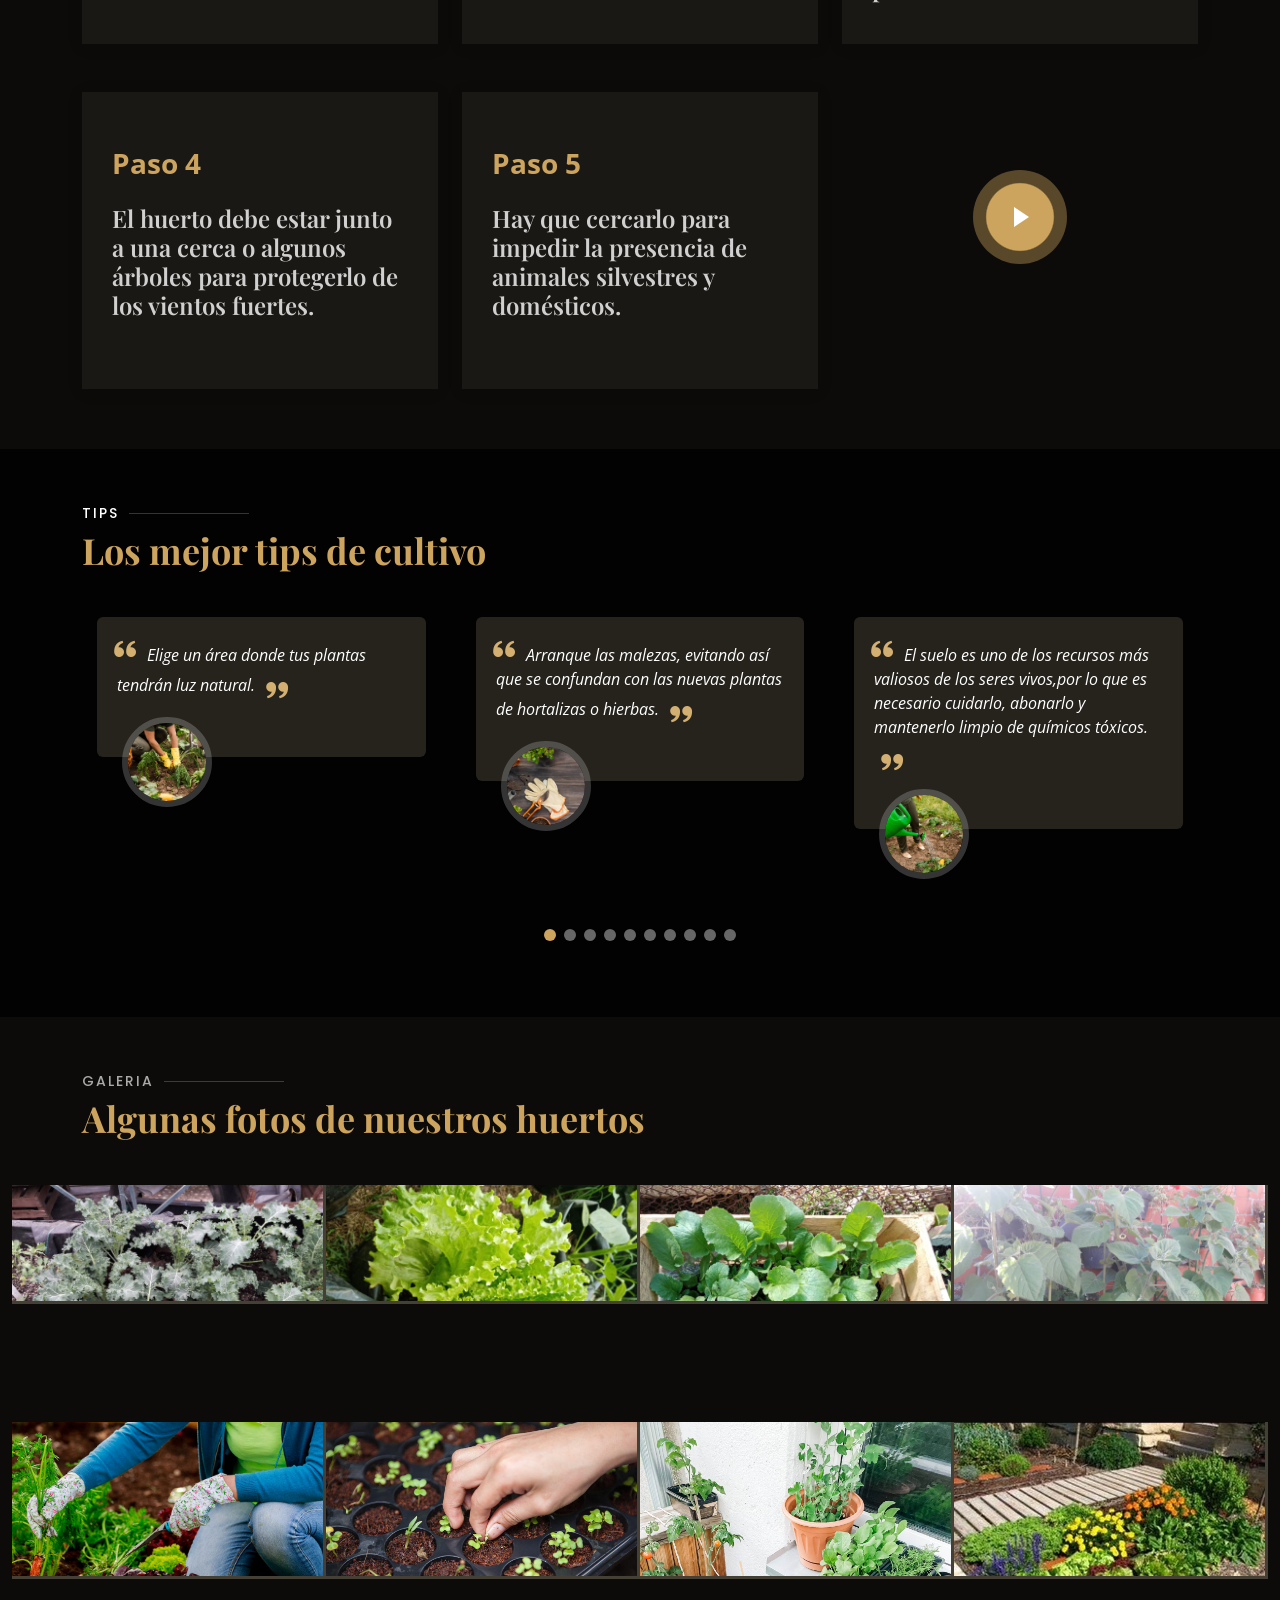
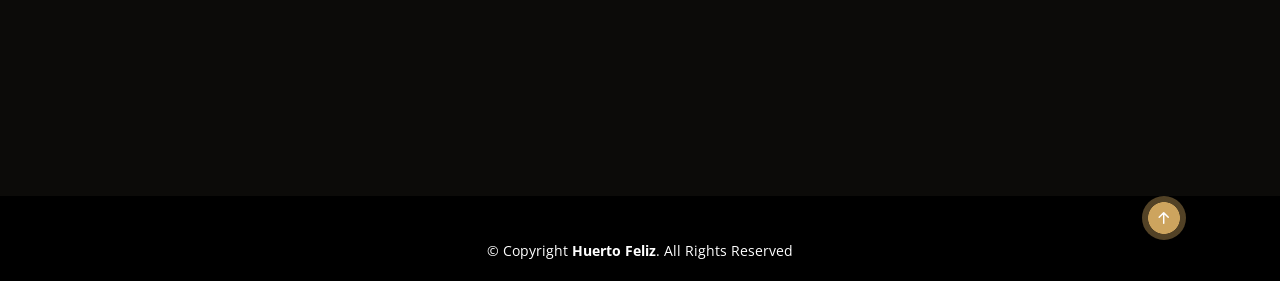
==== commit c9d53c35: "cambios" ====
--- a/Huerto_Feliz.github.io-main/index.html
+++ b/Huerto_Feliz.github.io-main/index.html
@@ -2981,237 +2981,7 @@
     </section>
     <!-- Fin Galeria -->
 
-    <!-- ======= Recetas Section ======= -->
-    <section id="receta" class="recetas">
-      <div class="container" data-aos="fade-up">
-
-        <div class="section-title">
-          <h2>Recetas</h2>
-          <p>Huerto urbano</p>
-        </div>
-
-        <div class="recetas-slider swiper" data-aos="fade-up" data-aos-delay="100">
-          <div class="swiper-wrapper">
-            <!--Receta 1-->
-            <div class="swiper-slide">
-              <div class="row recetas-item">
-                <div class="col-lg-6">
-                  <img src="assets/img/recetas/receta1.jpeg" class="img-fluid imgReceta" alt="receta1">
-                </div>
-                <div class="col-lg-6 pt-4 pt-lg-0 content">
-                  <h3>Ensalada de lechuga con manzana y nuez</h3>
-                  <div class="ingredientesProceso">
-                    <p><span>Ingredientes</span></p>
-                  </div>
-                  <p class="fst-italic">
-                    <ul>
-                      <li>4 cucharadas de jugo de naranja</li>
-                      <li>1 cucharada de mostaza Dijon</li>
-                      <li>1/4 tazas de aceite de oliva</li>
-                      <li>2 manzanas rojas, Red Delicious</li>
-                      <li>3/4 tazas de nuez, en trozo</li>
-                      <li>1/4 tazas de apio, rebanado delgadito</li>
-                      <li>1 lechuga romana</li>
-                    </ul>
-                  </p>
-                  <div class="ingredientesProceso">
-                    <p><span>Preparación</span></p>
-                  </div>
-                  <ol>
-                    <li>Con un batidor de globo mezcla 2 cucharadas de jugo de naranja con mostaza, ponga poco a poco el aceite para emulsionar. Sazona con sal y pimienta.</li>
-                    <li>Rebana las manzanas delgadas sin pelar e intégralas con el resto del jugo de naranja en una ensaladera.</li>
-                    <li>Separa las hojas de lechuga y córtalas si es necesario. Mezcla con el apio, las nueces y coloca en el recipiente con las manzanas.</li>
-                    <li>Vierte la vinagreta, mezcla y sirve inmediatamente.</li>
-                  </ol>
-                </div>
-              </div>
-            </div><!-- Fin receta 1 -->
-
-            <!--Receta 2-->
-            <div class="swiper-slide">
-              <div class="row recetas-item">
-                <div class="col-lg-6">
-                  <img src="assets/img/recetas/zanahoria.jpg" class="img-fluid imgReceta" alt="receta1">
-                </div>
-                <div class="col-lg-6 pt-4 pt-lg-0 content">
-                  <h3>Puré de zanahorias con microondas</h3>
-                  <div class="ingredientesProceso">
-                    <p><span>Ingredientes</span></p>
-                  </div>
-                  <p class="fst-italic">
-                    <ul>
-                      <li>1 kg de zanahorias</li>
-                      <li>2 yogures o 1 vaso de nata o crema de leche</li>
-                      <li>4 cubitos de caldo de pollo</li>
-                      <li>3/4 litro de agua</li>
-                      <li>Sal</li>
-                    </ul>
-                  </p>
-                  <div class="ingredientesProceso">
-                    <p><span>Preparación</span></p>
-                  </div>
-                  <ol>
-                    <li>Lavar las zanahorias, pelarlas y cortarlas en rodajitas finas.</li>
-                    <li>Ponerlas a cocer con el agua y los cuatro cubitos (o con la misma cantidad de caldo de pollo) en un recipiente apto para microondas.</li>
-                    <li>Dejar 8 minutos a la máxima potencia. A mitad de cocción, sacar y remover las zanahorias.</li>
-                    <li>Cuando estén tiernas pasar por la batidora. Añadir los yogures o la nata. Si te gusta más bien espeso agrega tan sólo la mitad de nata o yogur</li>
-                  </ol>
-                </div>
-              </div>
-            </div><!-- Fin receta 2 -->
-
-            <!--Receta 3-->
-            <div class="swiper-slide">
-              <div class="row recetas-item">
-                <div class="col-lg-6">
-                  <img src="assets/img/recetas/tomatitos.webp" class="img-fluid imgReceta" alt="receta1">
-                </div>
-                <div class="col-lg-6 pt-4 pt-lg-0 content">
-                  <h3>Ensalada de tomate y aguacate</h3>
-                  <div class="ingredientesProceso">
-                    <p><span>Ingredientes</span></p>
-                  </div>
-                  <p class="fst-italic">
-                    <ul>
-                      <li>1-2 tomates maduros cortados en rodajas</li>
-                      <li>1 aguacate maduro pelado y cortado en rodajas</li>
-                      <li>¼ cebolla roja o blanca, picada en cubitos o en rodajas finas (las puede enjuagar en agua fría si están fuertes)</li>
-                      <li>Hojas de cilantro cortadas o enteras (también puede usar perejil, albahaca, orégano o las hierbitas que usted guste)</li>
-                      <li>El jugo de un limón</li>
-                      <li>1 a 2 cucharadas de aceite de oliva</li>
-                      <li>Sal al gusto</li>
-                    </ul>
-                  </p>
-                  <div class="ingredientesProceso">
-                    <p><span>Preparación</span></p>
-                  </div>
-                  <ol>
-                    <li>Ponga las rodajas de tomate en un plato o fuente para servir, agregue las cebollas picadas, y luego las rodajas de aguacate.</li>
-                    <li>Rocié con el jugo de limón y el aceite de oliva.</li>
-                    <li>Dejar 8 minutos a la máxima potencia. A mitad de cocción, sacar y remover las zanahorias.</li>
-                    <li>Agregue el cilantro y sal al gusto</li>
-                  </ol>
-                </div>
-              </div>
-            </div><!-- Fin receta 3 -->
-
-            <!--Receta 4-->
-            <div class="swiper-slide">
-              <div class="row recetas-item">
-                <div class="col-lg-6">
-                  <img src="assets/img/recetas/calabacitas.webp" class="img-fluid imgReceta" alt="receta1">
-                </div>
-                <div class="col-lg-6 pt-4 pt-lg-0 content">
-                  <h3>Calabacitas con queso</h3>
-                  <div class="ingredientesProceso">
-                    <p><span>Ingredientes</span></p>
-                  </div>
-                  <p class="fst-italic">
-                    <ul>
-                      <li>300 gramos Tomates de bola o unos 3 tomates roma</li>
-                      <li>1 diente de ajo pequeño pelado</li>
-                      <li>¼ taza de agua</li>
-                      <li>400 gramos Calabacitas Alrededor de 2 Calabacitas medianas</li>
-                      <li>1 cucharada sopera de mantequilla</li>
-                      <li>¼ taza de cebolla blanca picada muy fino</li>
-                      <li>2 ramitas de cilantro opcional pero recomendable</li>
-                      <li>200 gramos Queso panela cortado en cubitos</li>
-                      <li>Sal al gusto</li>
-                    </ul>
-                  </p>
-                  <div class="ingredientesProceso">
-                    <p><span>Preparación</span></p>
-                  </div>
-                  <ol>
-                    <li>Pica los tomates y el ajo, luego colócalos en tu licuadora con ¼ de taza de agua. Licua hasta obtener una salsa uniforme. Reservar la salsa.</li>
-                    <li>En un sartén mediano, calienta el aceite y la mantequilla a fuego medio-alto. Una vez que esté caliente, agrega la cebolla picada y cocina por 2-3 minutos hasta que este transparente.</li>
-                    <li>Mientras se cocina la cebolla, corta las calabacitas en cubitos. Asegúrate de que todas las piezas sean del mismo tamaño para tener una cocción uniforme.</li>
-                    <li>Una vez que la cebolla en la sartén esté transparente, vierta la salsa de tomate que ya tienes licuada, agrega las ramitas de cilantro y cocina por 3 minutos más a fuego medio. Después de esto, añada la calabacita picada y sazona con sal. Cocina por 10-12 minutos más hasta que la calabacita y la salsa de tomate estén cocidas.</li>
-                    <li>Justo antes de servir, agrega el queso panela cortado en cubitos y solo deja que se caliente con la salsa por un minuto para que no se derrita.</li>
-                    <li>Disfrútalo como guarnición o como platillo principal acompañando con unas tortillas de maíz calientes. ¡Provecho!</li>
-                  </ol>
-                </div>
-              </div>
-            </div><!-- Fin receta 3 -->
-
-            <!--Receta 5-->
-            <div class="swiper-slide">
-              <div class="row recetas-item">
-                <div class="col-lg-6">
-                  <img src="assets/img/recetas/berenjena.jpg" class="img-fluid imgReceta" alt="receta1">
-                </div>
-                <div class="col-lg-6 pt-4 pt-lg-0 content">
-                  <h3>Albóndigas de berenjena</h3>
-                  <div class="ingredientesProceso">
-                    <p><span>Ingredientes</span></p>
-                  </div>
-                  <p class="fst-italic">
-                    <ul>
-                      <li>Media berenjena</li>
-                      <li>Un cuarto de cebolla</li>
-                      <li>Un trozo de puerro</li>
-                      <li>Ajo</li>
-                      <li>Cinco cucharadas de lino molido</li>
-                      <li>Cuatro cucharadas avena molida</li>
-                      <li>Una cucharada de tahini</li>
-                      <li>Pimienta</li>
-                      <li>Jengibre en polvo</li>
-                      <li>Sal al gusto</li>
-                    </ul>
-                  </p>
-                  <div class="ingredientesProceso">
-                    <p><span>Preparación</span></p>
-                  </div>
-                  <ol>
-                    <li>Sofreímos la berenjena, el puerro, el ajo y la cebolla.</li>
-                    <li>Lo ponemos en un bol. A continuación vamos agregando el resto de ingredientes hasta que se haga una masa homogénea.</li>
-                    <li>Lo dejamos reposar en la nevera unos 20-30 minutos, damos forma a nuestras albóndigas y horneamos a 180°C hasta que estén doraditas.</li>
-                  </ol>
-                </div>
-              </div>
-            </div><!-- Fin receta 5 -->
-
-            <!--Receta 6-->
-            <div class="swiper-slide">
-              <div class="row recetas-item">
-                <div class="col-lg-6">
-                  <img src="assets/img/recetas/puerros.jpg" class="img-fluid imgReceta" alt="receta1">
-                </div>
-                <div class="col-lg-6 pt-4 pt-lg-0 content">
-                  <h3>CROQUETAS CREMOSAS DE PUERROS</h3>
-                  <div class="ingredientesProceso">
-                    <p><span>Ingredientes</span></p>
-                  </div>
-                  <p class="fst-italic">
-                    <ul>
-                      <li>1 puerro</li>
-                      <li>600 ml de leche entera</li>
-                      <li>2 cucharadas de harina</li>
-                      <li>60 g de mantequilla</li>
-                      <li>1 huevo</li>
-                      <li>Nuez moscada</li>
-                      <li>Pan rallado grueso</li>
-                      <li>Pimienta recién molida</li>
-                      <li>Sal al gusto</li>
-                    </ul>
-                  </p>
-                  <div class="ingredientesProceso">
-                    <p><span>Preparación</span></p>
-                  </div>
-                  <ol>
-                    <li>Limpiar y cortar el puerro en dos mitades a lo largo y picar fino. Poner una sartén al fuego con 20 gramos de mantequilla y el puerro picado. Pochar a fuego medio hasta que quede blando, pero sin que se dore. Retirar a papel absorbente.</li>
-                    <li>Poner una sartén al fuego con 40 g de mantequilla hasta que se derrita. Añadir la harina y remover durante 1 min. Agregar la leche, sal, pimienta y nuez moscada; remover. Cuando empiece a espesar, incorporar el puerro. Mezclar, retirar y enfriar.</li>
-                    <li>Dar forma a la masa. Pasar por huevo batido y por pan rallado grueso. Poner una sartén al fuego con abundante aceite de oliva y freír hasta que se doren. Retirar a papel absorbente.</li>
-                  </ol>
-                </div>
-              </div>
-            </div><!-- Fin receta 6 -->
-
-          </div>
-          <div class="swiper-pagination"></div>
-        </div>
-      </div>
-    </section><!-- End crear Section -->
+    
 
   </main>
   <!-- End #main -->
